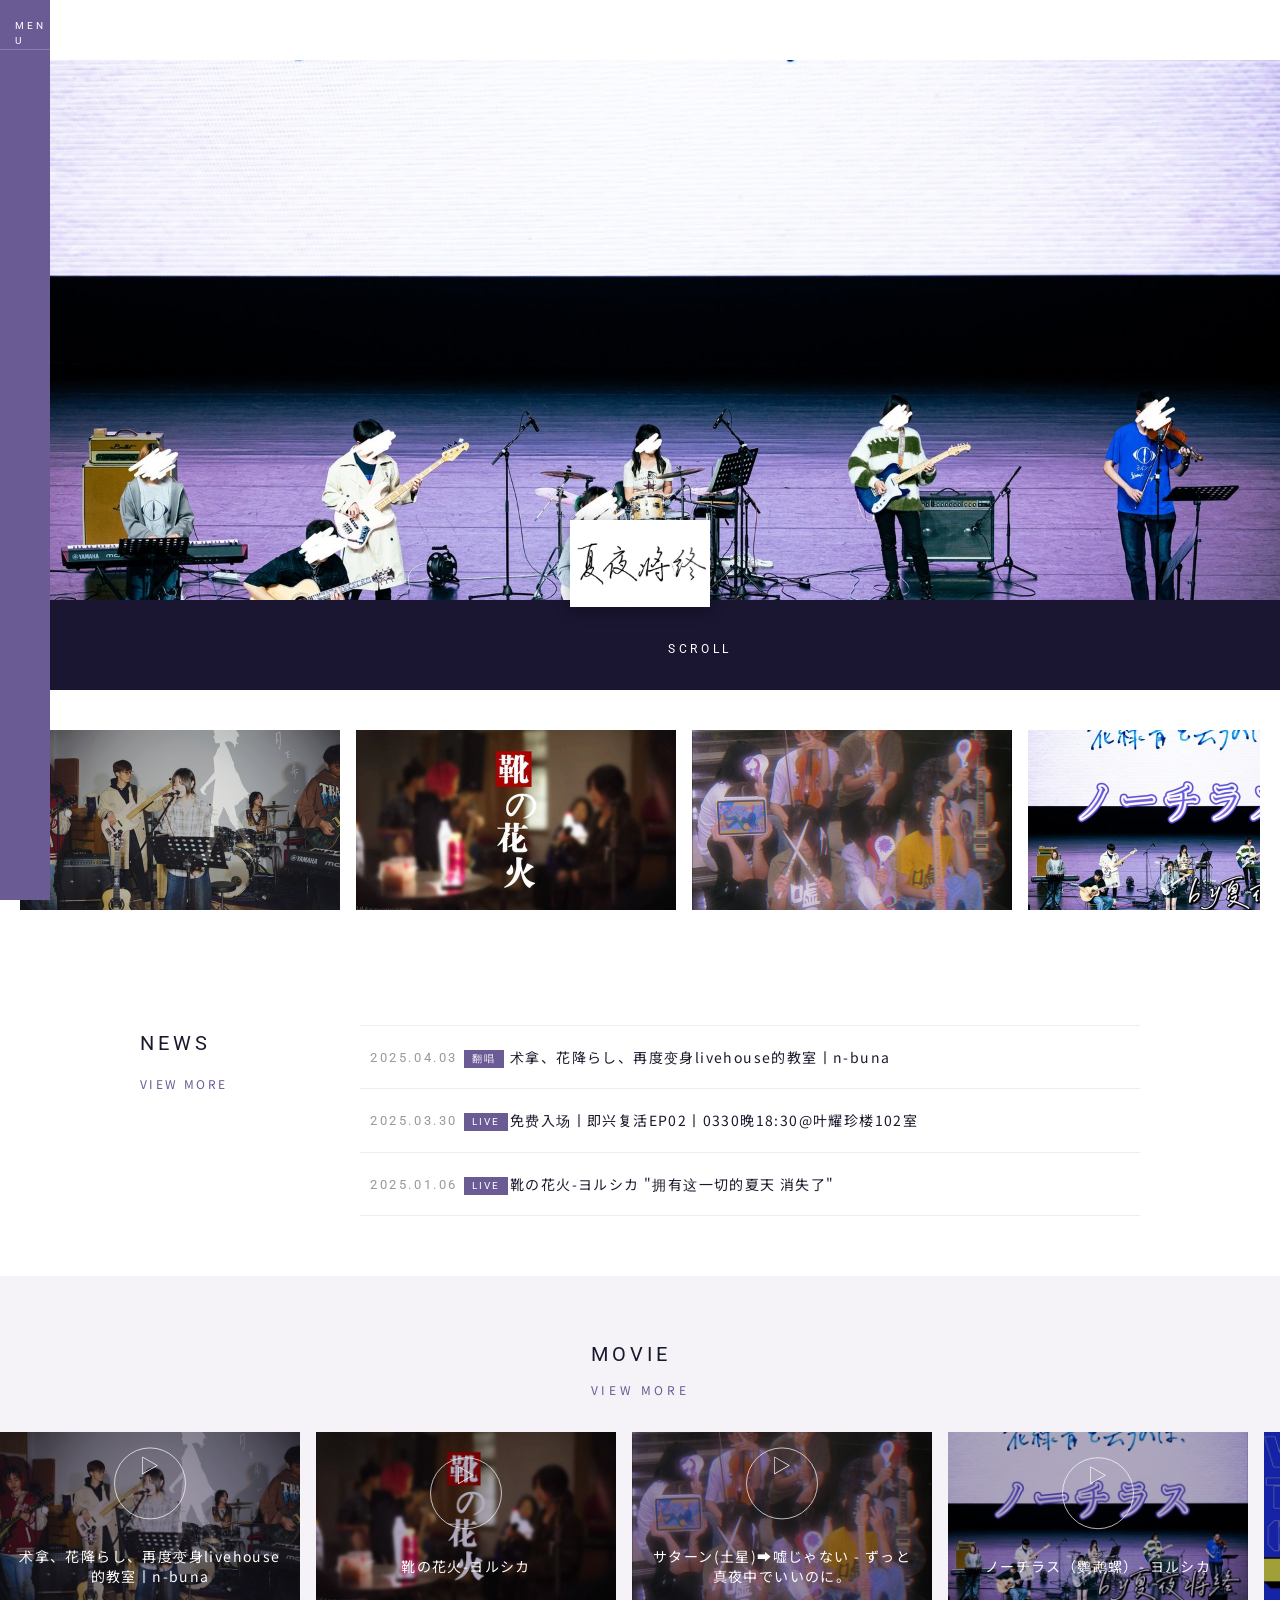
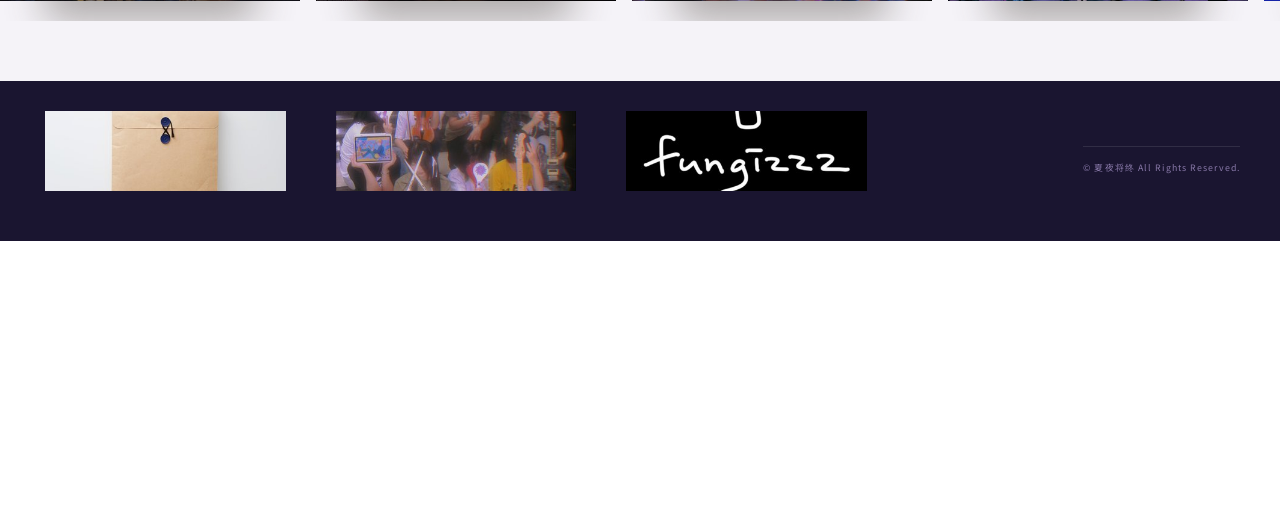
==== index.html @ 0283acf0 "feat: 夏夜将终官网 - 基于Yorushika模板的初版 - 从 yorushika.com 复刻模板结构（CSS/JS/布局） - 改造为夏夜将终乐队官网，深蓝紫色调 - 内容解耦到 conf" ====
﻿<!DOCTYPE html>
<html lang="ja">
<head>
<meta charset="UTF-8">
<meta name="viewport" content="width=device-width, initial-scale=1.0, minimum-scale=1.0, maximum-scale=1.0, shrink-to-fit=no">
<meta name="description" content="在2023夏日将终的某夜因为夜鹿走到一起的乐队。">
<meta name="theme-color" content="#3D2B5F">
<link rel="icon" type="image/x-icon" href="/assets/img/avatar.jpg">
<link rel="stylesheet" href="/assets/css/slick.css">
<link rel="stylesheet" href="/assets/css/slick-theme.css">
<link rel="stylesheet" href="/assets/css/official-service.css">
<link rel="stylesheet" href="/assets/css/resize.css" media="(max-width:960px)">
<link rel="stylesheet" href="/assets/css/custom.css">
<link rel="stylesheet" href="/assets/css/theme.css">
<title>夏夜将終へ OFFICIAL SITE</title>
</head>
<body class="page--home" oncontextmenu="return true">

<header>
<h1 class="logo"><a href="/"></a></h1>
<div class="drawer__btn pc"><div class="inner"><span></span></div></div>
<div class="drawer__btn sp"><span></span></div>
</header>

<div class="drawer" style="overflow-x: scroll;">
<ul class="g-nav"></ul>
</div>
<div class="overlay"></div>

<div class="wrap">
<div class="bg"><span></span></div>

<div class="block--sns pc">
<ul class="list--sns"></ul>
</div>

<div class="container">
<section class="section--keyvisual">
<div class="keyvisual"></div>
<p class="logo-main pc"></p>
<div class="scroll visible">
<p>SCROLL</p>
<div class="icon"><div class="line"><span></span></div></div>
</div>
</section>

<section class="section--bnr">
<div class="inner">
<div class="block--bnr inview">
<ul class="list--bnr"></ul>
</div>
</div>
</section>

<section class="section--news">
<div class="inner">
<div class="block--tit">
<p class="section-tit inview">NEWS</p>
<p class="more inview"><a href="/news.html">VIEW MORE</a></p>
</div>
<ul class="list--news"></ul>
</div>
</section>

<section class="section--movie">
<div class="inner">
<div class="tit-area">
<div class="flex-wrap">
<div class="block--tit">
<p class="section-tit inview">MOVIE</p>
<p class="more inview"><a href="/movie.html">VIEW MORE</a></p>
</div>
<div class="blank"></div>
</div>
</div>
<ul class="list--movie"></ul>
</div>
</section>
</div>

<footer>
<div class="inner">
<div class="block--footer-bnr clearfix inview">
<ul class="list--bnr"></ul>
</div>
<div class="clearfix">
<div class="block--sns sp inview">
<ul class="list--sns"></ul>
</div>
<p class="copyright"></p>
</div>
</div>
</footer>

</div>
<script src="/assets/js/svg-loader.js"></script>
<script src="/assets/js/render.js"></script>
<script src="/assets/js/main.js"></script>
</body>
</html>
---- assets/css/official-service.css ----
﻿/* ==============================================================
*  base
* ============================================================ */
/*! normalize.css v8.0.0 | MIT License | github.com/necolas/normalize.css */
html {
  line-height: 1.15;
  -webkit-text-size-adjust: 100%;
}

body {
  margin: 0;
}

h1 {
  font-size: inherit;
  margin: 0;
}

hr {
  box-sizing: content-box;
  height: 0;
  overflow: visible;
}

pre {
  font-family: monospace, monospace;
  font-size: 1em;
}

a {
  background-color: transparent;
}

abbr[title] {
  border-bottom: none;
  text-decoration: underline;
  -webkit-text-decoration: underline dotted;
          text-decoration: underline dotted;
}

b, strong {
  font-weight: bolder;
}

code, kbd, samp {
  font-family: monospace, monospace;
  font-size: 1em;
}

small {
  font-size: 80%;
}

sub, sup {
  font-size: 75%;
  line-height: 0;
  position: relative;
  vertical-align: baseline;
}

sub {
  bottom: -0.25em;
}

sup {
  top: -0.5em;
}

img {
  border-style: none;
}

button, input, optgroup, select, textarea {
  font-family: inherit;
  font-size: 100%;
  line-height: 1.15;
  margin: 0;
}

button, input {
  overflow: visible;
}

button, select {
  text-transform: none;
}

[type=button], [type=reset], [type=submit], button {
  -webkit-appearance: button;
}

[type=button]::-moz-focus-inner, [type=reset]::-moz-focus-inner, [type=submit]::-moz-focus-inner, button::-moz-focus-inner {
  border-style: none;
  padding: 0;
}

[type=button]:-moz-focusring, [type=reset]:-moz-focusring, [type=submit]:-moz-focusring, button:-moz-focusring {
  outline: 1px dotted ButtonText;
}

fieldset {
  padding: 0.35em 0.75em 0.625em;
}

legend {
  box-sizing: border-box;
  color: inherit;
  display: table;
  max-width: 100%;
  padding: 0;
  white-space: normal;
}

progress {
  vertical-align: baseline;
}

textarea {
  overflow: auto;
}

[type=checkbox], [type=radio] {
  box-sizing: border-box;
  padding: 0;
}

[type=number]::-webkit-inner-spin-button, [type=number]::-webkit-outer-spin-button {
  height: auto;
}

[type=search] {
  -webkit-appearance: textfield;
  outline-offset: -2px;
}

[type=search]::-webkit-search-decoration {
  -webkit-appearance: none;
}

::-webkit-file-upload-button {
  -webkit-appearance: button;
  font: inherit;
}

details {
  display: block;
}

summary {
  display: list-item;
}

template {
  display: none;
}

[hidden] {
  display: none;
}


body {
  word-wrap: break-word;
}

section, main {
  display: block;
}

*, *::before, *::after {
  box-sizing: border-box;
  margin: 0;
  padding: 0;
  outline: none;
}

i, em {
  font-style: normal;
}

table {
  border-collapse: collapse;
}

li {
  list-style: none;
}

img {
  max-width: 100%;
  line-height: 0;
}

* {
  background-repeat: no-repeat;
  background-position: 50% 50%;
  background-size: cover;
}

/* 2.0 component
============================== */
.form--post dt {
  margin: 2.5em 0 0.5em;
}
.form--post dd {
  margin: 0 0 1em;
}
.form--post dd input[type=text],
.form--post dd input[type=number],
.form--post dd input[type=email],
.form--post dd input[type=tel] {
  border: 1px solid #EAEAEA;
}

.form--post dt {
  margin: 2.5em 0 0.5em;
}
.form--post dd {
  margin: 0 0 1em;
}
.form--post dd input[type=text],
.form--post dd input[type=number],
.form--post dd input[type=email],
.form--post dd input[type=tel] {
  border: 1px solid #EAEAEA;
}

/* ==============================================================
*  contents
* ============================================================ */
html, body {
  height: 100%;
}

body {
  background: #fff;
  word-wrap: break-word;
  font-family: 'Noto Sans JP', 'Hiragino Kaku Gothic ProN', 'Hiragino Sans', 'Yu Gothic', 'Meiryo', sans-serif;
  font-weight: 400;
  font-style: normal;
  color: #222;
  font-size: 14px;
  letter-spacing: 0.1em;
  line-height: 1.8;
}

#loading {
  width: 100%;
  height: 100vh;
  position: fixed;
  top: 0;
  left: 0;
  z-index: 50;
  background: #fff;
}
#loading .block--name {
  position: absolute;
  top: 50%;
  left: 50%;
  transform: translateY(-50%) translateX(-50%);
}

.load-finish #loading {
  display: none;
}

.wrap {
  min-height: 100%;
  position: relative;
}

.inview, .inview_b {
  opacity: 0;
  transition: all 0.5s ease;
  transform: translateY(20px);
}

.inview {
  transition-delay: 0.2s;
}

.inview_b {
  transition-delay: 0.5s;
}

.inview.view,
.inview_b.view {
  opacity: 1;
  transform: translateY(0px);
}

a {
  color: inherit;
  text-decoration: none;
}
.clearfix::after {
  content: "";
  display: block;
  clear: both;
}

img {
  max-width: 100%;
  background-repeat: no-repeat;
  background-position: 50% 50%;
  background-size: cover;
  line-height: 0;
}

::-moz-selection {
  color: #fff;
  background: #73c0c3;
}

::selection {
  color: #fff;
  background: #73c0c3;
}

::-moz-selection {
  color: #fff;
  background: #73c0c3;
}

.svg-symbol {
  display: none !important;
}

/* autofill */
input:-webkit-autofill,
textarea:-webkit-autofill,
select:-webkit-autofill {
  -webkit-box-shadow: 0 0 0px 1000px #fff inset;
}

/* input */
input[type=text],
input[type=tel],
input[type=email],
input[type=password],
input[type=number],
button {
  font-family: 'Noto Sans JP', 'Hiragino Kaku Gothic ProN', 'Hiragino Sans', 'Yu Gothic', 'Meiryo', sans-serif;
  font-weight: 400;
  font-style: normal;
  color: #222;
  font-size: 14px;
  letter-spacing: 0.1em;
  line-height: 1.8;
  -webkit-appearance: none;
  display: inline-block;
  width: 100%;
  max-width: 100%;
  background: transparent;
  box-shadow: none;
  border: 1px solid #222;
  border-radius: 0.3em;
  padding: 1em 1.3em;
  border-radius: 0;
}
input[type=text]:focus,
input[type=tel]:focus,
input[type=email]:focus,
input[type=password]:focus,
input[type=number]:focus,
button:focus {
  border-color: inherit;
}
input[type=text].form__error,
input[type=tel].form__error,
input[type=email].form__error,
input[type=password].form__error,
input[type=number].form__error,
button.form__error {
  background: #fff0ea;
  color: #f33;
  border-color: #f33;
}
input[type=text].form__error:focus,
input[type=tel].form__error:focus,
input[type=email].form__error:focus,
input[type=password].form__error:focus,
input[type=number].form__error:focus,
button.form__error:focus {
  background: transparent;
  color: inherit;
  border-color: inherit;
}
input[type=text][disabled],
input[type=tel][disabled],
input[type=email][disabled],
input[type=password][disabled],
input[type=number][disabled],
button[disabled] {
  background: #ddd;
  border: none;
  opacity: 0.5;
}

input[readonly=readonly],
input[readonly=readonly] {
  border: none;
  background: #EAEAEA;
}

img.dummy {
  position: absolute;
  top: 0;
  left: 0;
  width: 100%;
  height: 100%;
  z-index: 10;
}

header {
  position: fixed;
  width: 100%;
  top: 0;
  left: 0;
  z-index: 30;
}
header .logo a {
  display: block;
}
header .logo a svg {
  fill: #000;
}
header .fc-logo {
  position: absolute;
  line-height: 0;
}
header .fc-logo a {
  display: block;
}
header .drawer__btn {
  background: #ACD0D1;
}
header .drawer__btn span {
  font-family: 'aktiv-grotesk', 'Roboto', 'Helvetica Neue', Arial, sans-serif;
  font-weight: 400;
  font-style: normal;
  color: #222;
  font-size: 12px;
  letter-spacing: 0.6em;
  position: relative;
  line-height: 1.5;
}
header .drawer__btn span:before {
  content: "MENU";
}

footer {
  width: 100%;
  position: absolute;
  right: 0;
  bottom: 0;
}
footer .copyright {
  color: #fff;
  letter-spacing: 0.2em;
  font-size: 10px;
}
footer .block--footer-bnr {
  display: none;
}

.drawer {
  position: fixed;
  top: 0;
  height: 100vh;
  background: #ACD0D1;
  transition: all 0.3s 0s ease;
}
.drawer .g-nav li a {
  font-family: 'aktiv-grotesk', 'Roboto', 'Helvetica Neue', Arial, sans-serif;
  font-weight: 400;
  font-style: normal;
  color: #222;
  font-size: 14px;
  letter-spacing: 0.3em;
  letter-spacing: 1em;
  display: block;
}
.drawer .g-nav li a span {
  transition: all 0.3s 0s ease;
  transform: translateY(20px);
  display: inline-block;
}
.drawer .g-nav li.fc a span {
  transform: translateY(50px);
}
.drawer .g-nav li:last-child {
  margin-bottom: 0;
}

.menu-open .drawer .g-nav li a span {
  transform: translateY(0px);
  transition-delay: 0.3s;
}
.menu-open .drawer .g-nav li a:hover span {
  transition-delay: 0s;
}

.bg {
  overflow: hidden;
  width: 100%;
  height: 100vh;
  position: fixed;
  top: 0;
  left: 0;
  z-index: -1;
}
.bg span {
  display: block;
  width: 100%;
  height: 100%;
  background-size: cover;
  background-position: center;
  background-repeat: no-repeat;
  filter: blur(7px);
  transform: scale(1.03);
}

.video {
  position: relative;
  width: 100%;
  padding-top: 56.25%;
}
.video iframe {
  position: absolute;
  top: 0;
  right: 0;
  width: 100% !important;
  height: 100% !important;
}

.list--store {
  margin-top: 10px;
}
.list--store li {
  display: inline-block;
  margin-bottom: 10px;
}
.list--store li a {
  background: #ACD0D1;
  text-decoration: none;
  color: #fff;
  font-size: 12px;
  color: #fff;
  text-decoration: none;
}
.list--store li:last-child {
  margin-right: 0;
}

.detail__btn a {
  display: inline-block;
  font-family: 'aktiv-grotesk', 'Roboto', 'Helvetica Neue', Arial, sans-serif;
  font-weight: 400;
  font-style: normal;
  color: #222;
  font-size: 14px;
  letter-spacing: 1em;
  position: relative;
}
.detail__btn a svg {
  width: 50px;
  height: 30px;
  top: 16px;
  position: relative;
  margin-right: 20px;
}

.more a {
  letter-spacing: 0.3em;
}

.block--pager {
  font-family: 'aktiv-grotesk', 'Roboto', 'Helvetica Neue', Arial, sans-serif;
  font-weight: 400;
  font-style: normal;
  color: #222;
  font-size: 14px;
  letter-spacing: 0.3em;
  text-align: center;
  position: relative;
}
.block--pager li {
  display: inline-block;
  position: relative;
  vertical-align: middle;
}
.block--pager li.pager__item--newer, .block--pager li.pager__item--older {
  position: absolute;
  top: 50%;
  margin-top: -15px;
}
.block--pager li.pager__item--newer a, .block--pager li.pager__item--newer span, .block--pager li.pager__item--older a, .block--pager li.pager__item--older span {
  display: block;
}
.block--pager li.pager__item--newer a svg, .block--pager li.pager__item--newer span svg, .block--pager li.pager__item--older a svg, .block--pager li.pager__item--older span svg {
  width: 50px;
  height: 30px;
}
.block--pager li.pager__item--newer a svg, .block--pager li.pager__item--older a svg {
  fill: #222;
}
.block--pager li.pager__item--newer span svg, .block--pager li.pager__item--older span svg {
  fill: #EAEAEA;
}
.block--pager li.pager__item--newer {
  left: 0;
}
.block--pager li.pager__item--older {
  right: 0;
}
.block--pager li.pager__item--other, .block--pager li.pager__item--current {
  border-radius: 50%;
}
.block--pager li.pager__item--other a, .block--pager li.pager__item--other span, .block--pager li.pager__item--current a, .block--pager li.pager__item--current span {
  display: flex;
  flex-wrap: wrap;
  justify-content: center;
  align-items: center;
  letter-spacing: 0.01em;
  height: 100%;
  position: relative;
  top: -1px;
}
.block--pager li.pager__item--current {
  border: 1px solid #222;
}

.slick-dots {
  text-align: left;
}

.slick-dots li button {
  padding: 0;
}
.slick-dots li button:before {
  content: "";
  background: #F0F0F0;
  opacity: 1;
  transition: all 0.3s 0s ease;
}
.slick-dots li.slick-active button:before {
  background: #ACD0D1;
  opacity: 1;
}

.list--movie li a {
  display: block;
}
.list--movie li .thumb {
  position: relative;
  height: 100%;
}
.list--movie li .thumb .block--text {
  position: absolute;
  width: 90%;
  top: 50%;
  left: 50%;
  transform: translateY(-50%) translateX(-50%);
  z-index: 20;
}
.list--movie li .thumb .block--text .tit {
  color: #fff;
  text-align: center;
  line-height: 1.8;
}
.list--movie li .thumb .icon-play {
  text-align: center;
}
.list--movie li .thumb .icon-play span {
  display: inline-block;
  border: 1px solid #fff;
  border-radius: 50%;
}
.list--movie li .thumb .icon-play svg {
  fill: #fff;
}
.list--movie li .thumb:before {
  content: "";
  display: block;
  width: 100%;
  height: 100%;
  position: absolute;
  background-color: #ACD0D1;
  top: 0;
  left: 0;
  opacity: 0.8;
  mix-blend-mode: multiply;
  z-index: 10;
}
.list--movie li .block--movie, .list--movie li .niconico, .list--movie li .niconico_url {
  display: none;
}

.list--sns li {
  margin-right: 12px;
  display: inline-block;
}
.list--sns li a {
  display: block;
  font-size: 20px;
  color: #222;
  line-height: 1;
  letter-spacing: 0.3em;
}
.list--sns li:last-child {
  margin-right: 0;
}

.list--bnr li a {
  display: block;
}

.scroll {
  text-align: center;
  opacity: 1;
  transition: all 1.5s ease 2.3s;
  -webkit-transition: all 1.5s ease 2.3s;
  width: 8%;
  position: absolute;
  bottom: 0;
  left: 0;
  z-index: 10;
  background: #ffffff;
  padding: 110px 0 0;
}
.scroll p {
  transform: rotate(90deg);
  -webkit-transform: rotate(90deg);
  display: inline-block;
  position: absolute;
  top: 45px;
  right: -34px;
  width: 100px;
  font-family: 'aktiv-grotesk', 'Roboto', 'Helvetica Neue', Arial, sans-serif;
  font-weight: 400;
  font-style: normal;
  color: #222;
  font-size: 12px;
  letter-spacing: 0.3em;
}
.scroll .icon {
  position: relative;
  width: 24px;
  padding: 8vh 0 0;
  margin: 0 auto;
}
.scroll .line {
  position: absolute;
  top: 0;
  left: 0;
  right: 0;
  margin: auto;
  width: 1px;
  height: 100%;
  overflow: hidden;
}
.scroll .line > span {
  display: block;
  width: 2px;
  margin: auto;
  height: 50px;
  background: #222;
  animation: SCROLL 1.5s cubic-bezier(0.22, 0.61, 0.36, 1) infinite;
}

.loaded .keyvisual .scroll, .loaded .keyvisual .page-top {
  opacity: 1;
  bottom: 0;
}

@keyframes SCROLL {
  0% {
    opacity: 0.4;
    transform: translateY(-60px);
  }
  50% {
    opacity: 1;
  }
  100% {
    opacity: 0;
    transform: translateY(60px);
  }
}
.keyvisual .scroll.hide, .loaded .scroll.hide {
  bottom: -200px;
  transition: all 1.5s ease 0s;
  -webkit-transition: all 1.5s ease 0s;
}

.scroll.visible {
  transition: all 1.5s ease 0s;
  -webkit-transition: all 1.5s ease 0s;
}

.page--home header .logo a svg {
  fill: #222;
}
.page--home footer .copyright {
  color: #222;
}
.page--home footer .block--footer-bnr {
  display: block;
}
.page--home footer .block--footer-bnr .list--bnr {
  overflow: hidden;
}
.page--home footer .block--footer-bnr .list--bnr li {
  float: left;
}
.page--home footer .block--footer-bnr .list--bnr li a {
  line-height: 0;
  display: block;
}
.page--home footer .block--footer-bnr .list--bnr li a img {
  width: 100%;
}
.page--home footer .block--footer-bnr .list--bnr li:last-child {
  margin-right: 0;
}
.page--home .container .section--keyvisual, .page--home .container .section--news {
  background: #fff;
}
.page--home .container .section--keyvisual {
  height: 100vh;
  position: relative;
}
.page--home .container .section--keyvisual .keyvisual {
  width: 100%;
  height: 100vh;
  background-size: cover;
  background-position: center;
  background-repeat: no-repeat;
}
.page--home .container .section--keyvisual .logo-main {
  position: absolute;
  top: 70px;
  left: 5%;
}
.page--home .container .section--keyvisual .logo-main svg {
  height: 210px;
  width: 80%;
}
.page--home .container .section--keyvisual .block--bnr {
  position: absolute;
  bottom: -30px;
  background: #fff;
  transition: all 0.5s ease;
  transform: scaleX(0);
  transform-origin: left;
}
.page--home .container .section--keyvisual .block--bnr .list--bnr {
  transition: all 0.3s 0s ease;
  opacity: 0;
  transform: translateY(20px);
}
.page--home .container .section--keyvisual .block--bnr .list--bnr li {
  line-height: 0;
}
.page--home .container .section--bnr {
  background: #fff;
}
.page--home .container .section--bnr .inner .block--bnr {
  background: #fff;
}
.page--home .container .section--bnr .inner .block--bnr .list--bnr {
  transition: all 0.3s 0s ease;
  margin-bottom: 0;
}
.page--home .container .section--bnr .inner .block--bnr .list--bnr li {
  line-height: 0;
}
.page--home .container .section--movie .inner .block--tit .section-tit {
  color: #fff;
}
.page--home .container .section--movie .inner .block--tit .more a {
  color: #fff;
}
.page--home .container .section--movie .inner:after {
  content: "";
  background-color: #fff;
  display: block;
  width: 100%;
  height: 220px;
  position: absolute;
  bottom: 0;
  left: 0;
}
.page--home .container .section--movie .inner .list--movie {
  z-index: 1;
}
.page--home .container .section--movie .inner .list--movie .thumb:after {
  content: "";
  filter: blur(20px);
  display: block;
  width: 100%;
  height: 100%;
  position: absolute;
  background-color: #433C33;
  left: 50%;
  opacity: 0.4;
  width: 70%;
  margin-left: -35%;
  z-index: -1;
}
.page--home.loaded .container .section--keyvisual .block--bnr, .page--home.load-finish .container .section--keyvisual .block--bnr {
  transform: scaleX(1);
  transition-delay: 0.3s;
}
.page--home.loaded .container .section--keyvisual .block--bnr .list--bnr, .page--home.load-finish .container .section--keyvisual .block--bnr .list--bnr {
  opacity: 1;
  transform: translateY(0px);
  transition-delay: 0.8s;
}

.page--list .section--list, .page--list .section--detail, .page--detail .section--list, .page--detail .section--detail {
  background-color: #fff;
  height: 100%;
}

.page--detail .section--detail .inner > .text .ph {
  position: relative;
}
.page--detail .section--detail .inner .text a {
  color: #73c0c3;
  text-decoration: underline;
}
.page--detail .section--detail .inner .block--share li {
  display: inline-block;
  margin-right: 1.5em;
}
.page--detail .section--detail .inner .block--share li:last-child {
  margin-right: 0;
}
.page--detail .section--detail .inner .block--share li:first-child {
  font-family: 'aktiv-grotesk', 'Roboto', 'Helvetica Neue', Arial, sans-serif;
  font-weight: 400;
  font-style: normal;
  color: #222;
  font-size: 14px;
  letter-spacing: 0.3em;
}

.page--information .section--detail .inner > .date .category {
  font-family: 'aktiv-grotesk', 'Roboto', 'Helvetica Neue', Arial, sans-serif;
  font-weight: 400;
  font-style: normal;
  color: #fff;
  font-size: 10px;
  letter-spacing: 0.3em;
  background: #ACD0D1;
  padding: 3px 6px 3px 8px;
  margin-left: 10px;
  line-height: 1;
}
.page--information .section--detail .inner > .text a {
  color: #73c0c3;
  text-decoration: underline;
}
.page--information .section--detail .inner > .text a * {
  color: #73c0c3 !important;
}

.page--movie .section--detail .inner .block--text {
  position: relative;
  z-index: 10;
}
.page--movie .section--detail .inner .niconico {
  text-align: center;
  line-height: 0;
}
.page--movie .section--detail .inner .niconico .icon-movie {
  display: inline-block;
}
.page--movie .section--detail .inner .niconico a {
  display: block;
  width: 100%;
  height: 100%;
  background-image: url("/static/yorushika/official/common/ico_niconico.svg");
  background-size: contain;
  background-repeat: no-repeat;
  background-position: center;
}

.page--discography .section--detail .inner .block--jacket .jacket {
  width: 100%;
  line-height: 0;
  position: relative;
}
.page--discography .section--detail .inner .block--jacket .jacket img {
  width: 100%;
}
.page--discography .section--detail .inner .block--jacket .list--jacket > li {
  width: 100%;
  margin: 0 auto;
}
.page--discography .section--detail .inner .block--detail .category {
  font-family: 'aktiv-grotesk', 'Roboto', 'Helvetica Neue', Arial, sans-serif;
  font-weight: 400;
  font-style: normal;
  color: #fff;
  font-size: 10px;
  letter-spacing: 0.3em;
  background: #ACD0D1;
  padding: 3px 6px 3px 8px;
  margin-left: 10px;
  line-height: 1;
}
.page--discography .section--detail .inner .block--detail .category {
  display: inline-block;
}
.page--discography .section--detail .inner .block--detail .date {
  font-family: 'aktiv-grotesk', 'Roboto', 'Helvetica Neue', Arial, sans-serif;
  font-weight: 400;
  font-style: normal;
  color: #222;
  font-size: 14px;
  letter-spacing: 0.3em;
  margin: 0 0 1em;
  letter-spacing: 0.2em;
}
.page--discography .section--detail .inner .block--detail .text .list--store li a {
  color: #fff;
  text-decoration: none;
}
.page--discography .section--detail .inner .block--detail .block--track .title {
  font-family: 'aktiv-grotesk', 'Roboto', 'Helvetica Neue', Arial, sans-serif;
  font-weight: 400;
  font-style: normal;
  color: #222;
  font-size: 14px;
  letter-spacing: 0.3em;
  font-weight: bold;
  margin: 0 0 10px;
}
.page--discography .section--detail .inner .block--detail .block--track .list--track .num {
  font-family: 'aktiv-grotesk', 'Roboto', 'Helvetica Neue', Arial, sans-serif;
  font-weight: 400;
  font-style: normal;
  color: #222;
  font-size: 14px;
  letter-spacing: 0.3em;
}
.page--discography .section--detail .inner .block--detail .block--track .list--track .tie-up {
  opacity: 0.5;
  font-size: 12px;
  text-indent: 2em;
}
.page--discography .section--detail .inner .block--detail .block--track .list--track li {
  font-size: 12px;
  margin: 0 0 5px;
}
.page--discography .section--detail .inner .block--detail .block--track > li {
  margin: 0 0 20px;
}
.page--discography .section--detail .inner .block--detail .block--track > li:last-child {
  margin-bottom: 0;
}

.page--lyrics .detail--wrap {
  margin-bottom: 20px;
  overflow: hidden;
  position: relative;
}
.page--lyrics .detail--wrap h2 {
  font-size: 25px;
  line-height: 1;
  text-align: center;
  margin-bottom: 30px;
}
.page--lyrics .detail--wrap .credit {
  text-align: center;
  margin-bottom: 40px;
}
.page--lyrics .detail--wrap .credit--list {
  margin-bottom: 20px;
}
.page--lyrics .detail--wrap .musicians {
  max-width: 500px;
  font-size: 12px;
  border-top: #dbd8d3 solid 1px;
  border-bottom: #dbd8d3 solid 1px;
  margin: 30px auto;
  padding: 30px 0;
}
.page--lyrics .detail--wrap .musicians::before {
  content: "Credit";
  display: block;
  font-weight: bold;
}
.page--lyrics .detail--wrap .lyrics--body {
  font-size: 14px;
  max-width: 500px;
  margin: 0 auto;
  pointer-events: none;
  -webkit-user-select: none;
  position: relative;
}
.page--lyrics .detail--wrap .lyrics--body::before {
  content: "";
  display: block;
  width: 100%;
  height: 100%;
  position: absolute;
  left: 0;
  top: 0;
  z-index: 2;
}
.page--lyrics .record .track--list {
  border-top: #dbd8d3 solid 1px;
}
.page--lyrics .record .track--list li {
  border-bottom: #dbd8d3 solid 1px;
}
.page--lyrics .record .track--list li a {
  display: flex;
  width: 100%;
  padding: 20px 0 20px 20px;
  position: relative;
}
.page--lyrics .record .track--list li a .track_num {
  margin-right: 20px;
}
.page--lyrics .record .track--list li a svg {
  width: 50px;
  height: 20px;
  position: absolute;
  right: 20px;
  transform: scale(-1, 1);
  transition: all 0.3s;
}
.page--lyrics .record .track--list li a:hover {
  color: #ACD0D1;
}
.page--lyrics .record .track--list li a:hover svg {
  right: 10px;
}

.wovn-languages {
  color: #fff;
  font-size: 10px;
  position: absolute;
  top: 45px;
  right: 310px;
  z-index: 2;
  width: 190px;
  height: 35px;
  border-bottom: 1px solid;
  cursor: pointer;
}
.page--home .wovn-languages {
  top: 26px;
  right: 20px;
}
@media screen and (min-width: 1px) and (max-width: 960px) {
  .wovn-languages {
    color: #000;
    border-bottom: none;
    width: 100px;
    right: inherit;
    left: 148px;
    top: 0;
    height: 60px;
  }
  .page--home .wovn-languages {
    left: 148px;
    top: 0;
  }
}
.menuOpen .wovn-languages {
  opacity: 0;
  pointer-events: none;
}
.wovn-languages::after {
  content: "language";
  position: absolute;
  top: -12px;
  left: 10px;
}
@media screen and (min-width: 1px) and (max-width: 960px) {
  .wovn-languages::after {
    top: 2px;
    opacity: 0.3;
  }
}
.wovn-languages::before {
  content: "";
  width: 9px;
  height: 9px;
  top: 50%;
  right: 10px;
  margin-top: -4px;
  border: 0px;
  border-bottom: solid 1px;
  border-right: solid 1px;
  transform: rotate(45deg) translateY(-50%);
  z-index: 10;
  position: absolute;
  opacity: 0.4;
}
.wovn-languages .langIcon {
  /*content: "";
  position: absolute;
  width: 16px;
  height: 16px;
  left: 10px;
  top: 50%;
  margin: auto;
  line-height: 1;
  transform: translateY(-50%);
  svg{fill: #000;}*/
  display: none;
}
.wovn-languages .nav-dropdown {
  position: absolute;
  top: 50%;
  left: 10px;
  line-height: 1.4;
  text-align: left;
  z-index: 2;
  transform: translateY(-50%);
}
.wovn-languages .nav-dropdown .list--language {
  display: flex;
  flex-wrap: wrap;
  flex-direction: row;
}
.wovn-languages .nav-dropdown .list--language li {
  width: 100%;
  display: none;
  cursor: pointer;
  padding-bottom: 0;
  text-align: left;
  padding: 0;
}
.wovn-languages .nav-dropdown .list--language li::after {
  content: none;
}
.wovn-languages .nav-dropdown .list--language li.selected {
  display: block;
  order: -1;
}
.wovn-languages.visible::before {
  content: none;
}
.wovn-languages.visible .nav-dropdown {
  opacity: 1;
  pointer-events: visible;
  z-index: 1;
  border: none;
  color: #000;
  top: 0;
  transform: translateY(0);
  background: #fff;
  padding: 10px 10px 0;
}
@media screen and (min-width: 756px) and (max-width: 961px) {
  .wovn-languages.visible .nav-dropdown {
    left: 21px;
  }
}
.wovn-languages.visible .nav-dropdown .list--language li {
  display: block;
  transition: opacity 0.4s;
  margin-bottom: 10px;
  color: #000;
}
.wovn-languages.visible .nav-dropdown .list--language li.selected {
  pointer-events: none;
  background: transparent;
  padding: 0;
  opacity: 0.5;
  transition: none;
}
@media screen and (min-width: 756px) and (max-width: 961px) {
  .wovn-languages.visible .nav-dropdown .list--language li.selected {
    margin-bottom: 14px;
  }
}

.popup--language {
  position: fixed;
  width: 100%;
  height: 100%;
  z-index: 110;
  opacity: 0;
  transition: 0.5s;
  background-color: rgba(0, 0, 0, 0);
  pointer-events: none;
}
.popup--language.visible {
  pointer-events: auto;
  opacity: 1;
  transition-delay: 1s;
  background-color: rgba(0, 0, 0, 0.5);
}
.popup--language .popup--language__box {
  position: absolute;
  top: 50%;
  left: 50%;
  transform: translate(-50%, -50%);
  background: #fff;
}
.popup--language .popup--language__area {
  padding: 2em 2.2em;
}
.popup--language .popup--language__approval {
  padding: 1.3em 2.2em;
  background: #fff;
}
.popup--language .popup--language__approval .approval--btn {
  display: inline-block;
  background-color: #3f3f3f;
  color: #fff;
  cursor: pointer;
}
.popup--language .popup--language__tit {
  font-size: 1.8rem;
  font-weight: bold;
  margin-bottom: 0.7em;
}

.page--biography .section--detail .inner .block--artist {
  position: relative;
}
.page--biography .section--detail .inner .block--text .list--history dt {
  color: #73c0c3;
}

.body--app .wrap {
  padding: 0;
}
.body--app .bg {
  display: none;
}
.body--app.page--discography.page--detail .wrap {
  padding-top: 220px;
}
.body--app.page--biography.page--detail .wrap {
  padding-top: 220px;
}

@media screen and (min-width: 961px) {
  .sp {
    display: none !important;
  }
}
@media screen and (min-width: 1px) and (max-width: 960px) {
  .pc {
    display: none !important;
  }
}
@media screen and (min-width: 961px) {
  .wrap {
    padding: 0 0 100px;
  }
  a {
    transition: all 0.3s 0s ease;
    cursor: pointer;
  }
  header {
    position: relative;
    padding: 42px 30px;
  }
  header .logo {
    width: 140px;
    margin: 0 0 0 auto;
  }
  header .logo a svg {
    width: 140px;
    height: 30px;
    fill: #fff;
    transition: all 0.3s 0s ease;
  }
  header .logo a:hover svg {
    opacity: 0.5;
  }
  header .fc-logo {
    width: 80px;
    top: 35px;
    right: 195px;
  }
  header .fc-logo a:hover {
    opacity: 0.5;
  }
  header .drawer__btn {
    position: fixed;
    top: 0;
    left: 0;
    width: 60px;
    height: 100vh;
    cursor: pointer;
  }
  header .drawer__btn .inner {
    position: absolute;
    top: 0;
    right: 0;
    width: 60px;
    height: 60px;
    display: flex;
    flex-wrap: wrap;
    justify-content: center;
    align-items: center;
  }
  header .drawer__btn span {
    display: block;
    height: 100%;
    width: 100%;
    background: #ACD0D1;
    padding: 11px 0px 8px 17px;
    color: #fff;
    border-bottom: 1px solid #fff;
    transition: all 0.3s 0s ease;
  }
  header .drawer__btn:hover span {
    background: #6cadb0;
  }
  footer .inner {
    padding: 30px;
  }
  footer .copyright {
    text-align: right;
  }
  #loading .block--name svg {
    width: 20vw;
    height: 180px;
  }
  .drawer {
    left: 60px;
    padding: 12vh 100px;
    border-left: 1px solid #fff;
    transform: scaleX(0);
    transform-origin: left;
    z-index: 30;
  }
  .drawer .g-nav li {
    margin: 0 0 25px;
    width: -moz-fit-content;
    width: fit-content;
  }
  .drawer .g-nav li a {
    position: relative;
  }
  .drawer .g-nav li a:before, .drawer .g-nav li a:after {
    content: "";
    width: 87%;
    height: 1px;
    position: absolute;
    bottom: 0;
    left: 0;
  }
  .drawer .g-nav li a:before {
    background: #ACD0D1;
  }
  .drawer .g-nav li a:after {
    background: #fff;
    transform: scale(0, 1);
    transform-origin: right top;
    transition: transform 0.3s;
  }
  .drawer .g-nav li a:hover:after {
    transform-origin: left top;
    transform: scale(1, 1);
  }
  .drawer .g-nav li a:hover span {
    color: #fff;
  }
  .drawer .g-nav li a:after {
    width: calc(100% - 12px);
  }
  .drawer .g-nav li.fc a:before, .drawer .g-nav li.fc a:after {
    content: none;
  }
  .drawer .g-nav li.fc a span {
    width: 70px;
    line-height: 0;
    transition: all 0.5s ease;
  }
  .drawer .g-nav li.fc a span svg {
    width: 70px;
    height: 39px;
    fill: #222;
    transition: all 0.3s 0s ease;
  }
  .drawer .g-nav li.fc a:hover svg {
    fill: #fff;
  }
  .overlay {
    content: "";
    display: block;
    width: 100%;
    height: 100vh;
    position: fixed;
    top: 0;
    left: 0;
    background: #222;
    opacity: 0.5;
    transform: scaleX(0);
    transform-origin: left;
    z-index: 12;
  }
  .menu-open .overlay {
    transform: scaleX(1);
  }
  .menu-open .drawer__btn span:before {
    content: "CLSE";
  }
  .menu-open .drawer {
    transform: scaleX(1);
  }
  /* input */
  .input--half {
    width: 50% !important;
  }
  .input--quarter {
    width: 25% !important;
  }
  /* textarea */
  textarea {
    font-family: 'Noto Sans JP', 'Hiragino Kaku Gothic ProN', 'Hiragino Sans', 'Yu Gothic', 'Meiryo', sans-serif;
    font-weight: 400;
    font-style: normal;
    color: #222;
    font-size: 14px;
    letter-spacing: 0.1em;
    line-height: 1.8;
    -webkit-appearance: none;
    display: inline-block;
    width: 100%;
    max-width: 100%;
    background: transparent;
    box-shadow: none;
    border: 1px solid #222;
    border-radius: 0.3em;
    padding: 1em 1.3em;
    border-radius: 0;
    height: 10em;
    padding: 0.5em;
  }
  textarea:focus {
    border-color: inherit;
  }
  textarea.form__error {
    background: #fff0ea;
    color: #f33;
    border-color: #f33;
  }
  textarea.form__error:focus {
    background: transparent;
    color: inherit;
    border-color: inherit;
  }
  textarea[disabled] {
    background: #ddd;
    border: none;
    opacity: 0.5;
  }
  /* placeholder */
  ::-webkit-input-placeholder {
    color: #ddd;
    font-size: 13px;
  }
  ::-moz-placeholder {
    color: #ddd;
    font-size: 13px;
    opacity: 1;
  }
  :-ms-input-placeholder {
    color: #ddd;
    font-size: 13px;
  }
  :-moz-placeholder {
    color: #ddd;
    font-size: 13px;
  }
  /* select */
  .form__select {
    display: inline-block;
    position: relative;
  }
  .form__select select {
    font-family: 'Noto Sans JP', 'Hiragino Kaku Gothic ProN', 'Hiragino Sans', 'Yu Gothic', 'Meiryo', sans-serif;
    font-weight: 400;
    font-style: normal;
    color: #222;
    font-size: 14px;
    letter-spacing: 0.1em;
    line-height: 1.8;
    -webkit-appearance: none;
    display: inline-block;
    width: 100%;
    max-width: 100%;
    background: transparent;
    box-shadow: none;
    border: 1px solid #222;
    border-radius: 0.3em;
    padding: 1em 1.3em;
    padding-right: 1.5em;
    border-radius: 0;
    font-size: 14px;
  }
  .form__select select:focus {
    border-color: inherit;
  }
  .form__select select.form__error {
    background: #fff0ea;
    color: #f33;
    border-color: #f33;
  }
  .form__select select.form__error:focus {
    background: transparent;
    color: inherit;
    border-color: inherit;
  }
  .form__select select[disabled] {
    background: #ddd;
    border: none;
    opacity: 0.5;
  }
  .form__select::after {
    content: "";
    display: inline-block;
    width: 0.7em;
    height: 0.7em;
    border: 2px solid;
    border-top: none;
    border-right: none;
    margin: -0.4em 0 0;
    position: absolute;
    right: 0.75em;
    top: 50%;
    transform: rotate(-45deg);
  }
  /* checkbox */
  .form__checkbox label p {
    font-family: 'Noto Sans JP', 'Hiragino Kaku Gothic ProN', 'Hiragino Sans', 'Yu Gothic', 'Meiryo', sans-serif;
    font-weight: 400;
    font-style: normal;
    color: #222;
    font-size: 14px;
    letter-spacing: 0.1em;
    line-height: 1.8;
    display: block;
    padding: 0.5em;
    position: relative;
    cursor: pointer;
  }
  .form__checkbox input[type=checkbox],
  .form__checkbox input[type=radio] {
    -webkit-appearance: none;
    width: 0;
    height: 0;
    opacity: 0;
    position: absolute;
  }
  .form__checkbox.form__error {
    color: #f33;
  }
  .form__checkbox label p {
    padding-left: 1.6em;
  }
  .form__checkbox label p::before {
    content: "";
    display: inline-block;
    width: 1.2em;
    height: 1.2em;
    border: 1px solid #EAEAEA;
    margin: -0.6em 0 0;
    position: absolute;
    top: 50%;
    left: 0;
  }
  .form__checkbox label p::after {
    content: "";
    display: inline-block;
    width: 0.8em;
    height: 0.4em;
    border: 2px solid #fff;
    border-top: none;
    border-right: none;
    margin: -0.25em 0 0;
    position: absolute;
    top: 70%;
    left: 0.2em;
    transform: rotate(-45deg);
    opacity: 0;
  }
  .form__checkbox :checked ~ p::before {
    background: #222;
    border-color: #222;
  }
  .form__checkbox :checked ~ p::after {
    top: 50%;
    opacity: 1;
  }
  /* radio */
  .form__radio label p {
    font-family: 'Noto Sans JP', 'Hiragino Kaku Gothic ProN', 'Hiragino Sans', 'Yu Gothic', 'Meiryo', sans-serif;
    font-weight: 400;
    font-style: normal;
    color: #222;
    font-size: 14px;
    letter-spacing: 0.1em;
    line-height: 1.8;
    display: block;
    padding: 0.5em;
    position: relative;
    cursor: pointer;
  }
  .form__radio input[type=checkbox],
  .form__radio input[type=radio] {
    -webkit-appearance: none;
    width: 0;
    height: 0;
    opacity: 0;
    position: absolute;
  }
  .form__radio.form__error {
    color: #f33;
  }
  .form__radio label p {
    padding-left: 1.6em;
  }
  .form__radio label p::before {
    content: "";
    display: inline-block;
    width: 1.2em;
    height: 1.2em;
    border-radius: 50%;
    border: 1px solid #EAEAEA;
    margin: -0.6em 0 0;
    position: absolute;
    top: 50%;
    left: 0;
  }
  .form__radio :checked ~ p::before {
    border-color: #EAEAEA;
    border-width: 0.3em;
  }
  /* toggle button */
  .form__toggle label p {
    font-family: 'Noto Sans JP', 'Hiragino Kaku Gothic ProN', 'Hiragino Sans', 'Yu Gothic', 'Meiryo', sans-serif;
    font-weight: 400;
    font-style: normal;
    color: #222;
    font-size: 14px;
    letter-spacing: 0.1em;
    line-height: 1.8;
    display: block;
    padding: 0.5em;
    position: relative;
    cursor: pointer;
  }
  .form__toggle input[type=checkbox],
  .form__toggle input[type=radio] {
    -webkit-appearance: none;
    width: 0;
    height: 0;
    opacity: 0;
    position: absolute;
  }
  .form__toggle.form__error {
    color: #f33;
  }
  .form__toggle label p {
    padding-left: 0;
    position: relative;
  }
  .form__toggle label p::before,
  .form__toggle label p::after {
    content: "";
    display: block;
    height: 30px;
    margin: -15px 0 0;
    position: absolute;
    border: 1px solid #ddd;
  }
  .form__toggle label p::before {
    width: 50px;
    border-radius: 15px;
    top: 50%;
    right: 0;
  }
  .form__toggle label p::after {
    width: 30px;
    background: #fff;
    box-shadow: 0 2px 3px rgba(0, 0, 0, 0.1);
    border-radius: 50%;
    top: 50%;
    right: 20px;
  }
  .form__toggle :checked ~ p::before {
    background: #ACD0D1;
    border-color: #ACD0D1;
  }
  .form__toggle :checked ~ p::after {
    right: 0;
  }
  .list--store li {
    margin-right: 7px;
  }
  .list--store li a {
    padding: 5px 12px;
    border-radius: 20px;
  }
  .list--store li a i {
    margin-right: 5px;
  }
  .list--store li a:hover {
    opacity: 0.5;
  }
  .detail__btn {
    padding-top: 50px;
  }
  .detail__btn a:hover {
    transform: translateX(-8px);
  }
  .more a {
    font-size: 12px;
  }
  .more a:hover {
    opacity: 0.5;
  }
  .block--pager {
    max-width: 1000px;
    margin: 0 auto;
    margin-top: 90px;
  }
  .block--pager li.pager__item--newer a:hover {
    transform: translateX(-8px);
  }
  .block--pager li.pager__item--older a:hover {
    transform: translateX(8px);
  }
  .block--pager li.pager__item--other, .block--pager li.pager__item--current {
    width: 30px;
    height: 30px;
  }
  .block--pager li.pager__item--other a:hover, .block--pager li.pager__item--current a:hover {
    color: #ACD0D1;
  }
  .slick-dots {
    bottom: -24px;
  }
  .slick-dots li {
    width: 24px;
    height: 4px;
    margin: 0 14px 0 0;
  }
  .slick-dots li button {
    width: 24px;
    height: 4px;
  }
  .slick-dots li button:before {
    width: 24px;
    height: 4px;
    line-height: 4px;
  }
  .slick-dots li:hover button:before {
    background: #ACD0D1;
    opacity: 1;
  }
  .list--movie li a {
    height: 250px;
  }
  .list--movie li a .thumb .block--text .icon-play {
    margin: 0 0 20px;
  }
  .list--movie li a .thumb .block--text .icon-play span {
    padding: 23px 23px;
    width: 72px;
    height: 72px;
    transition: all 0.3s 0s ease;
  }
  .list--movie li a .thumb .block--text .icon-play svg {
    width: 30px;
    height: 25px;
  }
  .list--movie li a .thumb:before {
    transition: all 0.3s 0s ease;
  }
  .list--movie li a:hover .thumb:before {
    opacity: 0;
  }
  .list--movie li a:hover .thumb .block--text .icon-play span {
    background: #ACD0D1;
    border-color: #ACD0D1;
  }
  .list--sns li {
    margin-right: 12px;
  }
  .list--sns li a {
    font-size: 20px;
  }
  .list--sns li a:hover {
    color: #ACD0D1;
  }
  .list--bnr li a {
    position: relative;
  }
  .list--bnr li a:before {
    content: "";
    display: block;
    width: 100%;
    height: 100%;
    position: absolute;
    background-color: #ACD0D1;
    top: 0;
    left: 0;
    opacity: 0;
    mix-blend-mode: color;
    z-index: 10;
    transition: all 0.3s 0s ease;
  }
  .list--bnr li a:hover:before {
    opacity: 0.8;
  }
  .scroll {
    left: 60px;
    width: 40px;
  }
  .scroll .icon {
    padding: 5vw 0 0;
  }
  .scroll p {
    right: -32px;
  }
  .page--home header {
    position: fixed;
  }
  .page--home header .logo, .page--home header .fc-logo {
    display: none;
  }
  .page--home .wrap {
    padding: 0 0 290px;
  }
  .page--home footer .inner {
    padding: 100px 30px 100px 100px;
    display: flex;
    flex-wrap: wrap;
    justify-content: space-between;
    align-items: center;
  }
  .page--home footer .copyright {
    color: #fff;
  }
  .page--home footer .block--footer-bnr .list--bnr li {
    width: 220px;
    margin-right: 20px;
  }
  .page--home .block--sns {
    position: fixed;
    bottom: 0;
    right: 0;
    z-index: 10;
    background: #fff;
    padding: 30px;
    transition: all 0.5s ease;
    transform: scaleX(0);
    transform-origin: left;
  }
  .page--home .block--sns .list--sns {
    transition: all 0.3s 0s ease;
    opacity: 0;
    transform: translateY(20px);
  }
  .page--home .container .section--keyvisual {
    padding-left: 17%;
  }
  .page--home .container .section--keyvisual .keyvisual {
    background-position: right;
  }
  .page--home .container .section--keyvisual .logo-main {
    background-color: #fff;
    position: absolute;
    top: 70px;
    left: 7%;
    transition: all 0.3s 0s ease;
    top: 0;
    left: 60px;
    padding: 28px;
    transform: scaleX(0);
    transform-origin: left;
  }
  .page--home .container .section--keyvisual .logo-main svg {
    width: 9vw;
    height: 8vw;
    max-width: 100px;
    max-height: 90px;
    opacity: 0;
    transform: translateY(20px);
    transition: all 0.3s 0s ease;
  }
  .page--home .container .section--keyvisual .block--bnr {
    left: 60px;
    width: 400px;
    padding: 10px 10px 0;
  }
  .page--home .container [class^=section--] .block--tit {
    padding-top: 40px;
    width: 20%;
  }
  .page--home .container [class^=section--] .block--tit .section-tit {
    font-family: 'aktiv-grotesk', 'Roboto', 'Helvetica Neue', Arial, sans-serif;
    font-weight: 400;
    font-style: normal;
    color: #222;
    font-size: 22px;
    letter-spacing: 0.3em;
    margin: 0 0 20px;
  }
  .page--home .container .section--bnr {
    background: #fff;
    padding: 40px 0 0 100px;
  }
  .page--home .container .section--bnr .inner .block--bnr .list--bnr li { /*width: 400px;*/
    margin-right: 24px;
  }
  .page--home .container .section--bnr + .section--news {
    padding-top: 80px;
  }
  .page--home .container .section--news {
    padding: 130px 100px;
  }
  .page--home .container .section--news .inner {
    max-width: 1000px;
    margin: 0 auto;
    display: flex;
    flex-wrap: wrap;
    justify-content: space-around;
    align-items: stretch;
  }
  .page--home .container .section--news .inner .list--news {
    width: 80%;
  }
  .page--home .container .section--news .inner .list--news > li {
    border-bottom: 1px solid #EAEAEA;
  }
  .page--home .container .section--news .inner .list--news > li a {
    display: block;
    padding: 40px 30px;
  }
  .page--home .container .section--news .inner .list--news > li a .date {
    float: left;
    font-family: 'aktiv-grotesk', 'Roboto', 'Helvetica Neue', Arial, sans-serif;
    font-weight: 400;
    font-style: normal;
    color: #222;
    font-size: 13px;
    letter-spacing: 0.3em;
    letter-spacing: 0.2em;
  }
  .page--home .container .section--news .inner .list--news > li a .tit {
    padding-left: 220px;
    line-height: 2;
  }
  .page--home .container .section--news .inner .list--news > li a .category {
    font-family: 'aktiv-grotesk', 'Roboto', 'Helvetica Neue', Arial, sans-serif;
    font-weight: 400;
    font-style: normal;
    color: #fff;
    font-size: 10px;
    letter-spacing: 0.3em;
    background: #ACD0D1;
    padding: 3px 6px 3px 8px;
    margin-left: 10px;
    line-height: 1;
  }
  .page--home .container .section--news .inner .list--news > li:first-child {
    border-top: 1px solid #EAEAEA;
  }
  .page--home .container .section--news .inner .list--news > li.no-data {
    border: none;
    text-align: center;
  }
  .page--home .container .section--news .inner .list--news > li.not-data {
    border: none;
    text-align: center;
  }
  .page--home .container .section--news .inner .list--news li a:hover {
    opacity: 0.5;
  }
  .page--home .container .section--news .inner .no-data {
    width: 80%;
  }
  .page--home .container .section--movie .inner {
    position: relative;
    padding: 60px 0 57px;
  }
  .page--home .container .section--movie .inner .tit-area {
    padding: 0 100px;
  }
  .page--home .container .section--movie .inner .flex-wrap {
    max-width: 1000px;
    margin: 0 auto 77px;
    display: flex;
    flex-wrap: wrap;
    justify-content: space-around;
    align-items: stretch;
  }
  .page--home .container .section--movie .inner .flex-wrap .blank {
    width: 80%;
  }
  .page--home .container .section--movie .inner:before {
    content: "";
    display: block;
    background: #fff;
    width: 40%;
    height: 100%;
    position: absolute;
    top: 0;
    right: 0;
  }
  .page--home .container .section--movie .inner .list--movie {
    position: relative;
  }
  .page--home .container .section--movie .inner .list--movie li {
    margin: 0 20px;
    padding: 0 0 60px;
  }
  .page--home .container .section--movie .inner .list--movie li a {
    height: 350px;
  }
  .page--home .container .section--movie .inner .list--movie li .thumb:after {
    top: 20px;
  }
  .page--home .container .section--movie .inner .slick-arrow {
    position: absolute;
    top: -163px;
    right: 80px;
    padding: 10px 0;
    cursor: pointer;
    font-family: 'aktiv-grotesk', 'Roboto', 'Helvetica Neue', Arial, sans-serif;
    font-weight: 400;
    font-style: normal;
    color: #222;
    font-size: 14px;
    letter-spacing: 0.3em;
    transition: all 0.3s 0s ease;
  }
  .page--home .container .section--movie .inner .slick-arrow svg {
    width: 60px;
    height: 12px;
    transition: all 0.3s 0s ease;
  }
  .page--home .container .section--movie .inner .slick-arrow:after {
    position: absolute;
  }
  .page--home .container .section--movie .inner .slick-arrow:hover svg {
    fill: #ACD0D1;
  }
  .page--home .container .section--movie .inner .slick-arrow.arrow-prev {
    padding-left: 80px;
    border-left: 1px solid #222;
  }
  .page--home .container .section--movie .inner .slick-arrow.arrow-prev:after {
    content: "PREV";
    left: 20px;
  }
  .page--home .container .section--movie .inner .slick-arrow.arrow-prev:hover svg {
    transform: translate(8px);
  }
  .page--home .container .section--movie .inner .slick-arrow.arrow-next {
    right: 220px;
    padding-right: 90px;
  }
  .page--home .container .section--movie .inner .slick-arrow.arrow-next:after {
    content: "NEXT";
    right: 20px;
  }
  .page--home .container .section--movie .inner .slick-arrow.arrow-next:hover svg {
    transform: translate(-8px);
  }
  .page--home.loaded .block--sns {
    transform: scaleX(1);
    transition-delay: 0.3s;
  }
  .page--home.loaded .block--sns .list--sns {
    opacity: 1;
    transform: translateY(0px);
    transition-delay: 0.8s;
  }
  .page--home.loaded .container .section--keyvisual .logo-main {
    transform: scaleX(1);
    transition-delay: 0.3s;
  }
  .page--home.loaded .container .section--keyvisual .logo-main svg {
    opacity: 1;
    transform: translateY(0px);
    transition-delay: 0.8s;
  }
  .page--home.load-finish .block--sns {
    transform: scaleX(1);
    transition-delay: 0.3s;
  }
  .page--home.load-finish .block--sns .list--sns {
    opacity: 1;
    transform: translateY(0px);
    transition-delay: 0.8s;
  }
  .page--home.load-finish .container .section--keyvisual .logo-main {
    transform: scaleX(1);
    transition-delay: 0.3s;
  }
  .page--home.load-finish .container .section--keyvisual .logo-main svg {
    opacity: 1;
    transform: translateY(0px);
    transition-delay: 0.8s;
  }
  .page--list .section--list, .page--list .section--detail, .page--detail .section--list, .page--detail .section--detail {
    padding: 90px 30px 100px 70px;
  }
  .page--list .section--list .section-tit {
    font-family: 'aktiv-grotesk', 'Roboto', 'Helvetica Neue', Arial, sans-serif;
    font-weight: 400;
    font-style: normal;
    color: #222;
    font-size: 22px;
    letter-spacing: 0.3em;
  }
  .page--list .section--list .inner {
    max-width: 1000px;
    margin: 0 auto;
  }
  .page--list .section--list .inner .not-data {
    display: flex;
    align-items: center;
  }
  .page--detail .section--detail .inner {
    max-width: 800px;
    margin: 0 auto;
  }
  .page--detail .section--detail .inner > .tit {
    font-family: 'Noto Sans JP', 'Hiragino Kaku Gothic ProN', 'Hiragino Sans', 'Yu Gothic', 'Meiryo', sans-serif;
    font-weight: 400;
    font-style: normal;
    color: #222;
    font-size: 24px;
    letter-spacing: 0.15em;
    line-height: 1.8;
    margin: 0 0 1em;
  }
  .page--detail .section--detail .inner > .date {
    font-family: 'aktiv-grotesk', 'Roboto', 'Helvetica Neue', Arial, sans-serif;
    font-weight: 400;
    font-style: normal;
    color: #222;
    font-size: 13px;
    letter-spacing: 0.3em;
    margin: 0 0 2.5em;
  }
  .page--detail .section--detail .inner .block--share {
    padding: 30px 0;
  }
  .page--detail .section--detail .inner .block--share li a {
    font-size: 20px;
  }
  .page--detail .section--detail .inner .block--share li a svg {
    width: 18px;
    height: 18px;
    position: relative;
    top: 3px;
    transition: all 0.3s 0s ease;
  }
  .page--detail .section--detail .inner .block--share li a:hover {
    color: #ACD0D1;
  }
  .page--detail .section--detail .inner .block--share li a:hover svg {
    fill: #ACD0D1;
  }
  .page--information .section--list .inner, .page--discography .section--list .inner, .page--movie .section--list .inner {
    display: flex;
    flex-wrap: wrap;
    justify-content: space-around;
    align-items: stretch;
  }
  .page--information .section--list .inner .no-data, .page--discography .section--list .inner .no-data, .page--movie .section--list .inner .no-data {
    width: 80%;
  }
  .page--information .section--list .inner .block--tit, .page--discography .section--list .inner .block--tit, .page--movie .section--list .inner .block--tit {
    width: 20%;
    padding-top: 40px;
  }
  .page--information .section--list .inner .block--tit .section-tit, .page--discography .section--list .inner .block--tit .section-tit, .page--movie .section--list .inner .block--tit .section-tit {
    margin: 0 0 30px;
  }
  .page--information .section--list .inner .list--news, .page--information .section--list .inner .list--movie, .page--discography .section--list .inner .list--news, .page--discography .section--list .inner .list--movie, .page--movie .section--list .inner .list--news, .page--movie .section--list .inner .list--movie {
    width: 80%;
  }
  .page--information .section--list .inner .list--discography, .page--discography .section--list .inner .list--discography, .page--movie .section--list .inner .list--discography {
    width: 70%;
  }
  .list--category li {
    margin: 0 0 10px;
  }
  .list--category li a {
    font-family: 'aktiv-grotesk', 'Roboto', 'Helvetica Neue', Arial, sans-serif;
    font-weight: 400;
    font-style: normal;
    color: #222;
    font-size: 14px;
    letter-spacing: 0.3em;
    position: relative;
  }
  .list--category li a.current {
    color: #73c0c3;
  }
  .list--category li a.current:before {
    content: "";
    width: 100%;
    height: 1px;
    background: #73c0c3;
    position: absolute;
    bottom: -4px;
    left: 0;
  }
  .list--category li a:hover {
    opacity: 0.5;
  }
  .list--category li:last-child {
    margin-bottom: 0;
  }
  .page--information .section--list .list--news > li {
    border-bottom: 1px solid #EAEAEA;
  }
  .page--information .section--list .list--news > li a {
    display: block;
    padding: 40px 30px;
  }
  .page--information .section--list .list--news > li a .date {
    float: left;
    font-family: 'aktiv-grotesk', 'Roboto', 'Helvetica Neue', Arial, sans-serif;
    font-weight: 400;
    font-style: normal;
    color: #222;
    font-size: 13px;
    letter-spacing: 0.3em;
    letter-spacing: 0.2em;
  }
  .page--information .section--list .list--news > li a .tit {
    padding-left: 220px;
    line-height: 2;
  }
  .page--information .section--list .list--news > li a .category {
    font-family: 'aktiv-grotesk', 'Roboto', 'Helvetica Neue', Arial, sans-serif;
    font-weight: 400;
    font-style: normal;
    color: #fff;
    font-size: 10px;
    letter-spacing: 0.3em;
    background: #ACD0D1;
    padding: 3px 6px 3px 8px;
    margin-left: 10px;
    line-height: 1;
  }
  .page--information .section--list .list--news > li:first-child {
    border-top: 1px solid #EAEAEA;
  }
  .page--information .section--list .list--news > li.no-data {
    border: none;
    text-align: center;
  }
  .page--information .section--list .list--news > li.not-data {
    border: none;
    text-align: center;
  }
  .page--information .section--list .list--news li a:hover {
    opacity: 0.5;
  }
  .page--information .section--detail .inner > .text a:hover {
    text-decoration: none;
  }
  .page--live .section--list .list--news li a .date {
    float: none;
    font-size: 18px;
    margin: 0 0 12px;
  }
  .page--live .section--list .list--news li a .date .week {
    font-size: 10px;
    padding-left: 8px;
    position: relative;
    bottom: 2px;
  }
  .page--live .section--list .list--news li a .date .end-time {
    padding-left: 35px;
    position: relative;
  }
  .page--live .section--list .list--news li a .date .end-time:before {
    content: "";
    background: #222;
    width: 15px;
    height: 1px;
    position: absolute;
    top: 56%;
    left: 8px;
  }
  .page--live .section--list .list--news li a .tit {
    padding-left: 0;
  }
  .page--live .section--detail .inner > .date {
    font-size: 18px;
    margin: 0 0 12px;
  }
  .page--live .section--detail .inner > .date .week {
    font-size: 10px;
    padding-left: 8px;
    position: relative;
    bottom: 2px;
  }
  .page--live .section--detail .inner > .date .end-time {
    padding-left: 35px;
    position: relative;
  }
  .page--live .section--detail .inner > .date .end-time:before {
    content: "";
    background: #222;
    width: 15px;
    height: 1px;
    position: absolute;
    top: 56%;
    left: 8px;
  }
  .page--live .section--detail .inner > .tit {
    margin: 0 0 1.5em;
  }
  .page--movie .section--list .inner .list--movie {
    display: flex;
    flex-wrap: wrap;
    justify-content: flex-start;
    align-items: stretch;
  }
  .page--movie .section--list .inner .list--movie > li {
    width: 50%;
    padding: 0 10px 0 0;
    margin: 0 0 10px;
  }
  .page--movie .section--list .inner .list--movie > li a {
    display: block;
    height: 250px;
  }
  .page--movie .section--list .inner .list--movie > li a .thumb {
    line-height: 0;
    height: 100%;
  }
  .page--movie .section--list .inner .list--movie > li a .thumb img {
    width: 100%;
    height: 100%;
    background-repeat: no-repeat;
    background-position: center;
    background-size: cover;
  }
  .page--movie .section--list .inner .list--movie > li:nth-child(2n) {
    padding-right: 0;
  }
  .page--movie .section--detail .inner .niconico {
    padding: 28px 0 10px;
    float: right;
  }
  .page--movie .section--detail .inner .niconico .icon-movie {
    width: 40px;
    height: 40px;
  }
  .page--movie .section--detail .inner .niconico .icon-movie a:hover {
    opacity: 0.5;
  }
  .page--movie .section--detail .inner .block--share {
    padding-right: 50px;
  }
  .page--discography .section--list .inner .block--tit {
    width: 30%;
  }
  .page--discography .section--list .inner .list--discography {
    display: flex;
    flex-wrap: wrap;
    justify-content: flex-start;
    align-items: stretch;
  }
  .page--discography .section--list .inner .list--discography > li {
    width: 50%;
    padding: 0 10px 0 0;
    margin: 0 0 10px;
  }
  .page--discography .section--list .inner .list--discography > li a {
    display: block;
    height: 100%;
  }
  .page--discography .section--list .inner .list--discography > li a .thumb {
    line-height: 0;
    height: 100%;
  }
  .page--discography .section--list .inner .list--discography > li a .thumb img {
    width: 100%;
    height: 100%;
    background-repeat: no-repeat;
    background-position: center;
    background-size: cover;
  }
  .page--discography .section--list .inner .list--discography > li a .block--text .date {
    font-family: 'aktiv-grotesk', 'Roboto', 'Helvetica Neue', Arial, sans-serif;
    font-weight: 400;
    font-style: normal;
    color: #222;
    font-size: 13px;
    letter-spacing: 0.3em;
  }
  .page--discography .section--list .inner .list--discography > li a .block--text .category {
    font-family: 'aktiv-grotesk', 'Roboto', 'Helvetica Neue', Arial, sans-serif;
    font-weight: 400;
    font-style: normal;
    color: #fff;
    font-size: 10px;
    letter-spacing: 0.3em;
    background: #ACD0D1;
    padding: 3px 8px;
    margin-left: 10px;
    line-height: 1;
  }
  .page--discography .section--list .inner .list--discography > li a .block--text .category {
    margin-left: 0;
  }
  .page--discography .section--list .inner .list--discography > li:nth-child(2n) {
    padding-right: 0;
  }
  .page--discography .section--list .inner .list--discography li a {
    position: relative;
  }
  .page--discography .section--list .inner .list--discography li a .thumb:before {
    content: "";
    display: block;
    width: 100%;
    height: 100%;
    position: absolute;
    background-color: #ACD0D1;
    top: 0;
    left: 0;
    opacity: 0;
    mix-blend-mode: color;
    z-index: 10;
    transition: all 0.3s 0s ease;
  }
  .page--discography .section--list .inner .list--discography li a .block--text li {
    position: absolute;
    line-height: 0.5;
    z-index: 11;
  }
  .page--discography .section--list .inner .list--discography li a .block--text li p {
    background: #fff;
    line-height: 1;
    display: inline-block;
    padding: 0px 10px;
    transition: all 0.3s 0s ease;
    transform: scaleX(0);
    transform-origin: left;
  }
  .page--discography .section--list .inner .list--discography li a .block--text li p span {
    display: inline-block;
    overflow: hidden;
  }
  .page--discography .section--list .inner .list--discography li a .block--text li p > span {
    line-height: 1;
  }
  .page--discography .section--list .inner .list--discography li a .block--text li p span span {
    transform: translateY(20px);
  }
  .page--discography .section--list .inner .list--discography li a .block--text li.title {
    top: 0;
    left: 0;
  }
  .page--discography .section--list .inner .list--discography li a .block--text li.date {
    bottom: 0;
    right: 0;
  }
  .page--discography .section--list .inner .list--discography li a .block--text li .tit span span, .page--discography .section--list .inner .list--discography li a .block--text li.date p span span {
    line-height: 1.8;
  }
  .page--discography .section--list .inner .list--discography li a .block--text li.date p span span {
    position: relative;
    top: 3px;
  }
  .page--discography .section--list .inner .list--discography li a:hover .thumb:before {
    opacity: 0.8;
  }
  .page--discography .section--list .inner .list--discography li a:hover .block--text li p {
    transform: scaleX(1);
  }
  .page--discography .section--list .inner .list--discography li a:hover .block--text li p span span {
    transition: all 0.3s 0s ease;
    transform: translateY(0px);
    transition-delay: 0.3s;
  }
  .page--discography .section--list .inner .no-data {
    width: 70%;
  }
  .page--discography.page--detail .wrap {
    padding-top: 230px;
  }
  .page--discography.page--detail .section--detail .inner .block--jacket {
    margin: 0 0 50px;
    margin-top: -330px;
  }
  .page--discography.page--detail .section--detail .inner .block--jacket .list--jacket {
    max-width: 600px;
    margin: 0 auto;
  }
  .page--discography.page--detail .section--detail .inner .block--jacket .list--jacket li .disc-tit {
    padding-right: 40%;
    margin-top: 5px;
  }
  .page--discography.page--detail .section--detail .inner .block--jacket .list--jacket .slick-dots {
    text-align: right;
    padding-left: 60%;
    bottom: 5px;
    margin-right: 0;
    margin-left: 14px;
  }
  .page--discography.page--detail .section--detail .inner .block--detail .tit {
    font-family: 'Noto Sans JP', 'Hiragino Kaku Gothic ProN', 'Hiragino Sans', 'Yu Gothic', 'Meiryo', sans-serif;
    font-weight: 400;
    font-style: normal;
    color: #222;
    font-size: 24px;
    letter-spacing: 0.15em;
    line-height: 1.8;
    margin: 0 0 1.5em;
  }
  .page--discography.page--detail .section--detail .inner .block--detail .review {
    margin: 0 0 30px;
  }
  .page--biography .wrap {
    padding-top: 230px;
  }
  .page--biography .section--detail .inner .block--artist {
    margin: 0 0 50px;
    margin-top: -330px;
  }
  .page--biography .section--detail .inner .block--text .text {
    margin: 0 0 50px;
  }
  .page--biography .section--detail .inner .block--text .list--history dt {
    margin: 0 0 5px;
  }
  .page--biography .section--detail .inner .block--text .list--history dd {
    margin: 0 0 20px;
  }
}
@media screen and (min-width: 1px) and (max-width: 960px) {
  .wrap {
    padding: 60px 0;
  }
  #loading .block--name svg {
    width: 35vw;
    height: 180px;
  }
  #loading .block--name {
    top: 45%;
  }
  .load-finish #loading {
    display: none;
  }
  header {
    background: #fff;
    padding: 17px 5% 15px;
    height: 60px;
  }
  header .fc-logo {
    width: 50px;
    top: 18px;
    right: 70px;
  }
  header svg {
    width: 110px;
    height: 27px;
  }
  header .drawer__btn {
    position: absolute;
    top: 0;
    right: 0;
    width: 60px;
    height: 60px;
    display: flex;
    flex-wrap: wrap;
    justify-content: center;
    align-items: center;
  }
  header .drawer__btn span {
    display: block;
    height: 100%;
    width: 100%;
    padding: 11px 0px 8px 18px;
    color: #fff;
  }
  footer {
    padding: 10px 5% 20px;
  }
  footer .block--sns {
    display: none;
  }
  .drawer {
    left: 0;
    padding: 100px 10%;
    width: 100%;
    z-index: 25;
    border-left: 1px solid #fff;
    transform: scaleX(0);
    transform-origin: left;
  }
  .drawer .g-nav li {
    margin: 0 0 18px;
  }
  .menu-open .drawer__btn {
    border-bottom: 1px solid #fff;
  }
  .menu-open .drawer__btn span:before {
    content: "CLSE";
  }
  .menu-open .drawer {
    transform: scaleX(1);
  }
  /* input */
  .input--half {
    width: 50% !important;
  }
  .input--quarter {
    width: 25% !important;
  }
  /* textarea */
  textarea {
    font-family: 'Noto Sans JP', 'Hiragino Kaku Gothic ProN', 'Hiragino Sans', 'Yu Gothic', 'Meiryo', sans-serif;
    font-weight: 400;
    font-style: normal;
    color: #222;
    font-size: 14px;
    letter-spacing: 0.1em;
    line-height: 1.8;
    -webkit-appearance: none;
    display: inline-block;
    width: 100%;
    max-width: 100%;
    background: transparent;
    box-shadow: none;
    border: 1px solid #222;
    border-radius: 0.3em;
    padding: 1em 1.3em;
    border-radius: 0;
    height: 10em;
    padding: 0.5em;
  }
  textarea:focus {
    border-color: inherit;
  }
  textarea.form__error {
    background: #fff0ea;
    color: #f33;
    border-color: #f33;
  }
  textarea.form__error:focus {
    background: transparent;
    color: inherit;
    border-color: inherit;
  }
  textarea[disabled] {
    background: #ddd;
    border: none;
    opacity: 0.5;
  }
  /* placeholder */
  ::-webkit-input-placeholder {
    color: #ddd;
    font-size: 13px;
  }
  ::-moz-placeholder {
    color: #ddd;
    font-size: 13px;
    opacity: 1;
  }
  :-ms-input-placeholder {
    color: #ddd;
    font-size: 13px;
  }
  :-moz-placeholder {
    color: #ddd;
    font-size: 13px;
  }
  /* select */
  .form__select {
    display: block;
    position: relative;
    margin: 0 5% 30px;
  }
  .form__select select {
    font-family: 'Noto Sans JP', 'Hiragino Kaku Gothic ProN', 'Hiragino Sans', 'Yu Gothic', 'Meiryo', sans-serif;
    font-weight: 400;
    font-style: normal;
    color: #222;
    font-size: 14px;
    letter-spacing: 0.1em;
    line-height: 1.8;
    -webkit-appearance: none;
    display: inline-block;
    width: 100%;
    max-width: 100%;
    background: transparent;
    box-shadow: none;
    border: 1px solid #222;
    border-radius: 0.3em;
    padding: 1em 1.3em;
    padding-right: 1.5em;
    border-radius: 0;
  }
  .form__select select:focus {
    border-color: inherit;
  }
  .form__select select.form__error {
    background: #fff0ea;
    color: #f33;
    border-color: #f33;
  }
  .form__select select.form__error:focus {
    background: transparent;
    color: inherit;
    border-color: inherit;
  }
  .form__select select[disabled] {
    background: #ddd;
    border: none;
    opacity: 0.5;
  }
  .form__select::after {
    content: "";
    display: inline-block;
    width: 0.7em;
    height: 0.7em;
    border: 2px solid;
    border-top: none;
    border-right: none;
    margin: -0.4em 0 0;
    position: absolute;
    right: 1.3em;
    top: 50%;
    transform: rotate(-45deg);
  }
  /* checkbox */
  .form__checkbox label p {
    font-family: 'Noto Sans JP', 'Hiragino Kaku Gothic ProN', 'Hiragino Sans', 'Yu Gothic', 'Meiryo', sans-serif;
    font-weight: 400;
    font-style: normal;
    color: #222;
    font-size: 14px;
    letter-spacing: 0.1em;
    line-height: 1.8;
    display: block;
    padding: 0.5em;
    position: relative;
    cursor: pointer;
  }
  .form__checkbox input[type=checkbox],
  .form__checkbox input[type=radio] {
    -webkit-appearance: none;
    width: 0;
    height: 0;
    opacity: 0;
    position: absolute;
  }
  .form__checkbox.form__error {
    color: #f33;
  }
  .form__checkbox label p {
    padding-left: 1.6em;
  }
  .form__checkbox label p::before {
    content: "";
    display: inline-block;
    width: 1.2em;
    height: 1.2em;
    border: 1px solid #EAEAEA;
    margin: -0.6em 0 0;
    position: absolute;
    top: 50%;
    left: 0;
  }
  .form__checkbox label p::after {
    content: "";
    display: inline-block;
    width: 0.8em;
    height: 0.4em;
    border: 2px solid #fff;
    border-top: none;
    border-right: none;
    margin: -0.25em 0 0;
    position: absolute;
    top: 70%;
    left: 0.2em;
    transform: rotate(-45deg);
    opacity: 0;
  }
  .form__checkbox :checked ~ p::before {
    background: #222;
    border-color: #222;
  }
  .form__checkbox :checked ~ p::after {
    top: 50%;
    opacity: 1;
  }
  /* radio */
  .form__radio label p {
    font-family: 'Noto Sans JP', 'Hiragino Kaku Gothic ProN', 'Hiragino Sans', 'Yu Gothic', 'Meiryo', sans-serif;
    font-weight: 400;
    font-style: normal;
    color: #222;
    font-size: 14px;
    letter-spacing: 0.1em;
    line-height: 1.8;
    display: block;
    padding: 0.5em;
    position: relative;
    cursor: pointer;
  }
  .form__radio input[type=checkbox],
  .form__radio input[type=radio] {
    -webkit-appearance: none;
    width: 0;
    height: 0;
    opacity: 0;
    position: absolute;
  }
  .form__radio.form__error {
    color: #f33;
  }
  .form__radio label p {
    padding-left: 1.6em;
  }
  .form__radio label p::before {
    content: "";
    display: inline-block;
    width: 1.2em;
    height: 1.2em;
    border-radius: 50%;
    border: 1px solid #EAEAEA;
    margin: -0.6em 0 0;
    position: absolute;
    top: 50%;
    left: 0;
  }
  .form__radio :checked ~ p::before {
    border-color: #EAEAEA;
    border-width: 0.3em;
  }
  /* toggle button */
  .form__toggle label p {
    font-family: 'Noto Sans JP', 'Hiragino Kaku Gothic ProN', 'Hiragino Sans', 'Yu Gothic', 'Meiryo', sans-serif;
    font-weight: 400;
    font-style: normal;
    color: #222;
    font-size: 14px;
    letter-spacing: 0.1em;
    line-height: 1.8;
    display: block;
    padding: 0.5em;
    position: relative;
    cursor: pointer;
  }
  .form__toggle input[type=checkbox],
  .form__toggle input[type=radio] {
    -webkit-appearance: none;
    width: 0;
    height: 0;
    opacity: 0;
    position: absolute;
  }
  .form__toggle.form__error {
    color: #f33;
  }
  .form__toggle label p {
    padding-left: 0;
    position: relative;
  }
  .form__toggle label p::before,
  .form__toggle label p::after {
    content: "";
    display: block;
    height: 30px;
    margin: -15px 0 0;
    position: absolute;
    border: 1px solid #ddd;
  }
  .form__toggle label p::before {
    width: 50px;
    border-radius: 15px;
    top: 50%;
    right: 0;
  }
  .form__toggle label p::after {
    width: 30px;
    background: #fff;
    box-shadow: 0 2px 3px rgba(0, 0, 0, 0.1);
    border-radius: 50%;
    top: 50%;
    right: 20px;
  }
  .form__toggle :checked ~ p::before {
    background: #ACD0D1;
    border-color: #ACD0D1;
  }
  .form__toggle :checked ~ p::after {
    right: 0;
  }
  .list--store li {
    margin-right: 7px;
  }
  .list--store li a {
    padding: 5px 12px;
    border-radius: 20px;
  }
  .list--store li a i {
    margin-right: 5px;
  }
  .list--store li a:hover {
    opacity: 0.5;
  }
  .detail__btn {
    padding-top: 25px;
  }
  .block--pager {
    margin: 40px 5% 0;
  }
  .block--pager li.pager__item--newer a svg, .block--pager li.pager__item--newer span svg, .block--pager li.pager__item--older a svg, .block--pager li.pager__item--older span svg {
    width: 40px;
  }
  .block--pager li.pager__item--number {
    letter-spacing: 0.1em;
  }
  .slick-slider * {
    transition: none;
  }
  .slick-dots {
    bottom: -24px;
  }
  .slick-dots li {
    width: 24px;
    height: 4px;
    margin: 0 14px 0 0;
  }
  .slick-dots li button {
    width: 24px;
    height: 4px;
  }
  .slick-dots li button:before {
    width: 24px;
    height: 4px;
    line-height: 4px;
  }
  .list--movie li {
    margin: 0 0 40px;
  }
  .list--movie li a .thumb {
    height: 200px;
    margin: 0 0 10px;
    position: relative;
  }
  .list--movie li a .thumb .icon-play {
    margin: 0 0 20px;
    position: absolute;
    top: 50%;
    left: 50%;
    transform: translateY(-50%) translateX(-50%);
    z-index: 20;
  }
  .list--movie li a .thumb .icon-play span {
    padding: 23px 23px;
    width: 72px;
    height: 72px;
  }
  .list--movie li a .thumb .icon-play svg {
    width: 30px;
    height: 25px;
  }
  .list--movie li a .tit {
    padding: 0 5%;
  }
  .list--movie li:last-child {
    margin-bottom: 0;
  }
  .list--sns li {
    margin-right: 15px;
  }
  .list--sns li a {
    font-size: 20px;
  }
  .list--bnr li a {
    position: relative;
  }
  .page--home header .logo {
    opacity: 0;
    transition: all 0.3s 0s ease;
  }
  .page--home header.fixed .logo {
    opacity: 1;
  }
  .page--home.menu-open header .logo {
    opacity: 1;
  }
  .page--home footer {
    padding-bottom: 50px;
  }
  .page--home footer .block--footer-bnr {
    margin: 0 0 25px;
  }
  .page--home footer .block--footer-bnr .list--bnr li {
    width: 50%;
    padding-right: 2%;
    margin-bottom: 10px;
  }
  .page--home footer .block--footer-bnr .list--bnr li:nth-child(2n) {
    padding-right: 0;
  }
  .page--home footer .block--sns {
    display: block;
    margin: 0 0 40px;
  }
  .page--home .container .section--keyvisual {
    height: 80vh;
  }
  .page--home .container .section--keyvisual .keyvisual {
    height: 80vh;
  }
  .page--home .container .section--keyvisual .block--bnr {
    left: 0;
    position: relative;
    bottom: 17vh;
    margin-left: 50px;
    padding: 15px 0 0 20px;
  }
  .page--home .container .section--keyvisual .slick-dots {
    width: 5px;
    bottom: auto;
    top: 0;
    left: -12px;
  }
  .page--home .container .section--keyvisual .slick-dots li {
    width: 4px;
    height: 24px;
    margin: 0 0 14px 0;
  }
  .page--home .container .section--keyvisual .slick-dots li button {
    width: 4px;
    height: 24px;
  }
  .page--home .container .section--keyvisual .slick-dots li button:before {
    width: 4px;
    height: 24px;
    line-height: 24px;
  }
  .page--home .container [class^=section--] .inner {
    padding: 60px 0;
  }
  .page--home .container [class^=section--] .block--tit {
    display: flex;
    flex-wrap: wrap;
    justify-content: space-between;
    align-items: flex-start;
  }
  .page--home .container [class^=section--] .block--tit .section-tit {
    margin: 0 0 25px;
    padding: 0 5%;
    font-family: 'aktiv-grotesk', 'Roboto', 'Helvetica Neue', Arial, sans-serif;
    font-weight: 400;
    font-style: normal;
    color: #222;
    font-size: 16px;
    letter-spacing: 0.3em;
  }
  .page--home .container [class^=section--] .block--tit .more {
    padding-right: 5%;
  }
  .page--home .container [class^=section--] .block--tit .more a {
    font-size: 11px;
  }
  .page--home .container .section--bnr .inner {
    padding: 30px 0 40px 5%;
  }
  .page--home .container .section--bnr + .section--news .inner {
    padding-top: 20px;
  }
  .page--home .container .section--news .inner {
    padding-top: 75px;
  }
  .page--home .container .section--news .inner .list--news {
    padding: 0 5%;
  }
  .page--home .container .section--news .inner .list--news > li {
    border-bottom: 1px solid #EAEAEA;
  }
  .page--home .container .section--news .inner .list--news > li a {
    display: block;
    padding: 25px 0px;
  }
  .page--home .container .section--news .inner .list--news > li a .date {
    float: left;
    font-family: 'aktiv-grotesk', 'Roboto', 'Helvetica Neue', Arial, sans-serif;
    font-weight: 400;
    font-style: normal;
    color: #222;
    font-size: 13px;
    letter-spacing: 0.3em;
    letter-spacing: 0.2em;
  }
  .page--home .container .section--news .inner .list--news > li a .tit {
    padding-left: 0px;
    line-height: 2;
  }
  .page--home .container .section--news .inner .list--news > li a .category {
    font-family: 'aktiv-grotesk', 'Roboto', 'Helvetica Neue', Arial, sans-serif;
    font-weight: 400;
    font-style: normal;
    color: #fff;
    font-size: 10px;
    letter-spacing: 0.3em;
    background: #ACD0D1;
    padding: 3px 6px 3px 8px;
    margin-left: 10px;
    line-height: 1;
  }
  .page--home .container .section--news .inner .list--news > li:first-child {
    border-top: 1px solid #EAEAEA;
  }
  .page--home .container .section--news .inner .list--news > li.no-data {
    border: none;
    text-align: center;
  }
  .page--home .container .section--news .inner .list--news > li.not-data {
    border: none;
    text-align: center;
  }
  .page--home .container .section--news .inner .list--news li a .category {
    padding: 3px 5px 3px 8px;
  }
  .page--home .container .section--news .inner .list--news li a .date {
    float: none;
    margin: 0 0 10px;
  }
  .page--home .container .section--movie .inner {
    padding: 60px 0 180px;
    padding-bottom: 52vw;
  }
  .page--home .container .section--movie .inner .list--movie li {
    margin: 0 10px 40px 0;
  }
  .page--home .container .section--movie .inner .list--movie li .thumb:after {
    top: 0;
  }
  .page--home .container .section--movie .inner:after {
    height: 430px;
  }
  .page--list .section--list, .page--list .section--detail, .page--detail .section--list, .page--detail .section--detail {
    padding: 40px 0 60px;
  }
  .page--detail .section--detail .inner {
    padding: 0 5%;
  }
  .page--detail .section--detail .inner > .tit {
    font-family: 'Noto Sans JP', 'Hiragino Kaku Gothic ProN', 'Hiragino Sans', 'Yu Gothic', 'Meiryo', sans-serif;
    font-weight: 400;
    font-style: normal;
    color: #222;
    font-size: 20px;
    letter-spacing: 0.15em;
    line-height: 1.8;
    line-height: 1.6;
    margin: 0 0 0.8em;
  }
  .page--detail .section--detail .inner > .date {
    font-family: 'aktiv-grotesk', 'Roboto', 'Helvetica Neue', Arial, sans-serif;
    font-weight: 400;
    font-style: normal;
    color: #222;
    font-size: 13px;
    letter-spacing: 0.3em;
    margin: 0 0 2.5em;
  }
  .page--detail .section--detail .inner > .text {
    margin: 0 0 30px;
  }
  .page--detail .section--detail .inner .block--share {
    padding: 20px 0;
  }
  .page--detail .section--detail .inner .block--share li {
    margin-right: 1.3em;
  }
  .page--detail .section--detail .inner .block--share li a {
    font-size: 20px;
  }
  .page--detail .section--detail .inner .block--share li a svg {
    width: 18px;
    height: 18px;
    position: relative;
    top: 2px;
    transition: all 0.3s 0s ease;
  }
  .page--detail .section--detail .inner .block--share li a:hover {
    color: #ACD0D1;
  }
  .page--detail .section--detail .inner .block--share li a:hover svg {
    fill: #ACD0D1;
  }
  .page--list .section--list .section-tit {
    margin: 0 0 25px;
    padding: 0 5%;
    font-family: 'aktiv-grotesk', 'Roboto', 'Helvetica Neue', Arial, sans-serif;
    font-weight: 400;
    font-style: normal;
    color: #222;
    font-size: 16px;
    letter-spacing: 0.3em;
  }
  .page--information .section--list .list--news {
    padding: 0 5%;
  }
  .page--information .section--list .list--news > li {
    border-bottom: 1px solid #EAEAEA;
  }
  .page--information .section--list .list--news > li a {
    display: block;
    padding: 25px 0px;
  }
  .page--information .section--list .list--news > li a .date {
    float: left;
    font-family: 'aktiv-grotesk', 'Roboto', 'Helvetica Neue', Arial, sans-serif;
    font-weight: 400;
    font-style: normal;
    color: #222;
    font-size: 13px;
    letter-spacing: 0.3em;
    letter-spacing: 0.2em;
  }
  .page--information .section--list .list--news > li a .tit {
    padding-left: 0px;
    line-height: 2;
  }
  .page--information .section--list .list--news > li a .category {
    font-family: 'aktiv-grotesk', 'Roboto', 'Helvetica Neue', Arial, sans-serif;
    font-weight: 400;
    font-style: normal;
    color: #fff;
    font-size: 10px;
    letter-spacing: 0.3em;
    background: #ACD0D1;
    padding: 3px 6px 3px 8px;
    margin-left: 10px;
    line-height: 1;
  }
  .page--information .section--list .list--news > li:first-child {
    border-top: 1px solid #EAEAEA;
  }
  .page--information .section--list .list--news > li.no-data {
    border: none;
    text-align: center;
  }
  .page--information .section--list .list--news > li.not-data {
    border: none;
    text-align: center;
  }
  .page--information .section--list .list--news li a .category {
    padding: 3px 5px 3px 8px;
  }
  .page--information .section--list .list--news li a .date {
    float: none;
    margin: 0 0 10px;
  }
  .page--live .section--list .list--news li a .date {
    font-size: 16px;
    margin: 0 0 10px;
  }
  .page--live .section--list .list--news li a .date .week {
    font-size: 10px;
    padding-left: 5px;
    position: relative;
    bottom: 2px;
  }
  .page--live .section--list .list--news li a .date .end-time {
    padding-left: 30px;
    position: relative;
  }
  .page--live .section--list .list--news li a .date .end-time:before {
    content: "";
    background: #222;
    width: 12px;
    height: 1px;
    position: absolute;
    top: 56%;
    left: 8px;
  }
  .page--live .section--list .list--news li a .date .end-time:before {
    top: 50%;
  }
  .page--live .section--detail .inner > .date {
    font-size: 16px;
    margin: 0 0 12px;
  }
  .page--live .section--detail .inner > .date .week {
    font-size: 10px;
    padding-left: 5px;
    position: relative;
    bottom: 2px;
  }
  .page--live .section--detail .inner > .date .end-time {
    padding-left: 30px;
    position: relative;
  }
  .page--live .section--detail .inner > .date .end-time:before {
    content: "";
    background: #222;
    width: 12px;
    height: 1px;
    position: absolute;
    top: 56%;
    left: 8px;
  }
  .page--live .section--detail .inner > .date .end-time:before {
    top: 50%;
  }
  .page--live .section--detail .inner > .tit {
    margin: 0 0 2em;
  }
  .page--movie .section--detail .inner .niconico {
    padding: 20px 0 10px;
    float: right;
  }
  .page--movie .section--detail .inner .niconico .icon-movie {
    width: 40px;
    height: 40px;
  }
  .page--discography .section--list .inner .list--discography {
    padding: 0 5%;
  }
  .page--discography .section--list .inner .list--discography > li {
    border-bottom: 1px solid #EAEAEA;
  }
  .page--discography .section--list .inner .list--discography > li a {
    display: block;
    padding: 25px 0px;
  }
  .page--discography .section--list .inner .list--discography > li a .date {
    float: left;
    font-family: 'aktiv-grotesk', 'Roboto', 'Helvetica Neue', Arial, sans-serif;
    font-weight: 400;
    font-style: normal;
    color: #222;
    font-size: 13px;
    letter-spacing: 0.3em;
    letter-spacing: 0.2em;
  }
  .page--discography .section--list .inner .list--discography > li a .tit {
    padding-left: 0px;
    line-height: 2;
  }
  .page--discography .section--list .inner .list--discography > li a .category {
    font-family: 'aktiv-grotesk', 'Roboto', 'Helvetica Neue', Arial, sans-serif;
    font-weight: 400;
    font-style: normal;
    color: #fff;
    font-size: 10px;
    letter-spacing: 0.3em;
    background: #ACD0D1;
    padding: 3px 6px 3px 8px;
    margin-left: 10px;
    line-height: 1;
  }
  .page--discography .section--list .inner .list--discography > li:first-child {
    border-top: 1px solid #EAEAEA;
  }
  .page--discography .section--list .inner .list--discography > li.no-data {
    border: none;
    text-align: center;
  }
  .page--discography .section--list .inner .list--discography > li.not-data {
    border: none;
    text-align: center;
  }
  .page--discography .section--list .inner .list--discography li a .category {
    padding: 3px 5px 3px 8px;
  }
  .page--discography .section--list .inner .list--discography li a {
    display: flex;
    flex-wrap: wrap;
    justify-content: space-around;
    align-items: flex-start;
  }
  .page--discography .section--list .inner .list--discography li a .thumb {
    position: relative;
    width: 30%;
  }
  .page--discography .section--list .inner .list--discography li a .thumb img {
    width: 100%;
    height: 100%;
  }
  .page--discography .section--list .inner .list--discography li a .block--text {
    width: 70%;
    padding-left: 20px;
  }
  .page--discography .section--list .inner .list--discography li a .block--text .date {
    float: none;
    margin: 0 0 10px;
    letter-spacing: 0.15em;
  }
  .page--discography .section--list .inner .list--discography li a .block--text .category {
    display: inline-block;
    margin: 0 0 5px 0;
  }
  .page--discography .section--list .inner .list--discography li a .block--text .tit {
    line-height: 1.8;
  }
  .page--discography.page--detail .wrap {
    padding-top: 300px;
  }
  .page--discography.page--detail .section--detail .inner .block--jacket {
    margin: 0 0 40px;
    margin-top: -220px;
  }
  .page--discography.page--detail .section--detail .inner .block--jacket .list--jacket > li .disc-tit {
    padding-right: 40%;
    margin-top: 5px;
  }
  .page--discography.page--detail .section--detail .inner .block--jacket .list--jacket .slick-dots {
    text-align: right;
    padding-left: 60%;
    bottom: 5px;
    margin-right: 0;
    margin-left: 14px;
  }
  .page--discography.page--detail .section--detail .inner .block--detail .tit {
    font-family: 'Noto Sans JP', 'Hiragino Kaku Gothic ProN', 'Hiragino Sans', 'Yu Gothic', 'Meiryo', sans-serif;
    font-weight: 400;
    font-style: normal;
    color: #222;
    font-size: 20px;
    letter-spacing: 0.15em;
    line-height: 1.8;
    margin: 0 0 1.5em;
  }
  .page--discography.page--detail .section--detail .inner .block--detail .review {
    margin: 0 0 30px;
  }
  .page--discography.page--detail .section--detail .inner .block--detail .block--track .list--track {
    margin: 0 0 30px;
  }
  .page--discography.page--detail .section--detail .inner .block--detail .block--track .list--track:last-of-type {
    margin-bottom: 0;
  }
  .page--biography .wrap {
    padding-top: 300px;
  }
  .page--biography .section--detail .inner .block--artist {
    margin: 0 0 40px;
    margin-top: -160px;
  }
  .page--biography .section--detail .inner .block--text .text {
    margin: 0 0 40px;
  }
  .page--biography .section--detail .inner .block--text .list--history dt {
    margin: 0 0 5px;
  }
  .page--biography .section--detail .inner .block--text .list--history dd {
    margin: 0 0 20px;
  }
  #app-bnr {
    display: none;
    position: relative;
    z-index: 5;
    font-weight: 300;
    transition: none;
  }
  #app-bnr * {
    transition: none;
  }
  #app-bnr a {
    border-bottom: 1px solid #EAEAEA;
    display: block;
    background: #fff;
    color: inherit;
    padding: 10px 7% 10px 30px;
    position: relative;
    font-size: 12px;
    line-height: 1.5em;
    color: #000;
    display: flex;
    display: webkit-flex;
    align-items: center;
    letter-spacing: 0;
    transition: none;
  }
  #app-bnr a:before {
    content: "\f105";
    color: #bbb;
    font-family: FontAwesome;
    font-size: 20px;
    font-weight: normal;
    line-height: 0;
    position: absolute;
    top: 50%;
    right: 3%;
  }
  #app-bnr a .icon {
    width: 22%;
    float: left;
    line-height: 0;
    margin: 0 3.5% 0 0;
  }
  #app-bnr a .icon img {
    width: 100%;
    height: 100%;
    border-radius: 15px;
    border: 1px solid #eee;
  }
  #app-bnr a .txt {
    overflow: hidden;
    flex: 1;
    margin: 0 0 10px;
    line-height: 1.5em;
  }
  #app-bnr a .txt span {
    display: block;
    font-size: 14px;
    font-weight: bold;
    margin: 0 0 4px;
    color: #6cadb0;
  }
  #app-bnr .close {
    width: 30px;
    height: 100%;
    position: absolute;
    left: 0;
    top: 0;
    margin: 0;
  }
  #app-bnr .close:before, #app-bnr .close:after {
    content: "";
    width: 12px;
    height: 2px;
    background: #bbb;
    border-radius: 2px;
    position: absolute;
    top: 50%;
    left: 9px;
    margin-top: -2px;
  }
  #app-bnr .close:before {
    transform: rotate(-45deg);
  }
  #app-bnr .close:after {
    transform: rotate(45deg);
  }
  body.page--home.app-bnr {
    height: auto;
  }
  body.page--home.app-bnr header {
    position: sticky;
  }
  body.page--home.app-bnr .wrap {
    padding-top: 0;
  }
  body.page--home.app-bnr.menu-open header {
    position: fixed;
  }
  body.page--home.app-bnr.menu-open .wrap {
    padding-top: 60px;
  }
}
@media screen and (min-width: 756px) and (max-width: 961px) {
  body .wrap {
    padding: 60px 0 80px;
  }
  body .drawer {
    padding-top: 140px;
  }
  body.page--list .section--list .section-tit {
    font-size: 20px;
  }
  body.page--home .container .section--news .inner {
    padding-top: 28vw;
    padding-bottom: 60px;
  }
  body.page--home .container .section--keyvisual .keyvisual {
    height: 85vh;
  }
  body.page--home .container .section--movie .inner {
    padding-top: 70px;
    padding-bottom: 47vw;
  }
  body.page--home .container .section--movie .inner:after {
    height: 690px;
  }
  body.page--movie .list--movie li a .thumb {
    height: 50vw;
  }
  body.page--discography .section--list .inner .list--discography li a .block--text .title br {
    display: none;
  }
}/*# sourceMappingURL=official-service.css.map */
---- assets/css/resize.css ----
﻿
/* PC VIEW RESIZE CSS */

.page--home.loaded .container .section--keyvisual .block--bnr, .page--home.load-finish .container .section--keyvisual .block--bnr {
  padding-right: 15px;
  margin-left: 0;
  margin-right: 55vw;
  bottom: 17vw;
}
.page--home .container .section--news .inner { padding-top: 15vw;}
.page--home .container .section--movie .inner { padding-bottom: 42vw;}
.page--home .container [class^="section--"] .block--tit .section-tit { width: 50vw;}
.page--home .list--movie li a .thumb { height: 50vw;}
---- assets/css/custom.css ----
﻿/* Yorushika reproduction - custom overrides */
@import url('https://fonts.googleapis.com/css?family=Roboto:300,400,500,700,900');
@import url('https://fonts.googleapis.com/css2?family=Noto+Sans+JP:wght@400;500;700&display=swap');

/* Font Awesome 4.7.0 via CDN */
@import url('https://cdnjs.cloudflare.com/ajax/libs/font-awesome/4.7.0/css/font-awesome.min.css');

/* Fix background image paths to use local assets */
.bg span {
  background-image: url('/assets/img/top/bg.jpg') !important;
}

.page--home .container .section--keyvisual .keyvisual {
  background-image: url('/assets/img/top/kv.jpg') !important;
}

/* Fix dummy.png path */
img[src="/static/yorushika/official/common/dummy.png"] {
  src: url('/assets/img/common/dummy.png');
}

/* FC logo paths */
header .fc-logo a img[src="/static/yorushika/official/common/ico_fc_w.svg"] {
  content: url('/assets/img/common/ico_fc_w.svg');
}
header .fc-logo a img[src="/static/yorushika/official/common/ico_fc.svg"] {
  content: url('/assets/img/common/ico_fc_w.svg');
}

/* Loading screen fix - skip the loading animation for simpler reproduction */
#loading {
  display: none !important;
}
body {
  opacity: 1 !important;
}

/* Ensure inview elements are visible without JS-triggered animation fallback */
.inview, .inview_b {
  opacity: 1 !important;
  transform: translateY(0) !important;
}

/* Section title font */
.section-tit {
  font-family: 'aktiv-grotesk', 'Roboto', 'Helvetica Neue', Arial, sans-serif !important;
}

/* Keyvisual block--bnr visible */
.page--home.loaded .container .section--keyvisual .block--bnr,
.page--home.load-finish .container .section--keyvisual .block--bnr,
.page--home .container .section--keyvisual .block--bnr {
  transform: scaleX(1) !important;
}

.page--home .container .section--keyvisual .block--bnr .list--bnr {
  opacity: 1 !important;
  transform: translateY(0) !important;
}

/* SNS block visible */
.page--home .block--sns {
  transform: scaleX(1) !important;
}
.page--home .block--sns .list--sns {
  opacity: 1 !important;
  transform: translateY(0) !important;
}

/* Logo main visible */
.page--home .container .section--keyvisual .logo-main {
  transform: scaleX(1) !important;
}
.page--home .container .section--keyvisual .logo-main svg {
  opacity: 1 !important;
  transform: translateY(0) !important;
}

/* Make sure the page is interactive immediately */
body.loaded, body.load-finish {
  opacity: 1;
}

/* Scroll indicator */
.scroll.visible {
  opacity: 1 !important;
}

/* Movie section backgrounds - use YouTube thumbnails via JS */
.list--movie li.youtube .thumb {
  background-size: cover;
  background-position: center;
}

/* Discography detail jacket */
.page--discography .section--detail .inner .block--jacket .jacket img:not(.dummy) {
  max-width: 500px;
  margin: 0 auto;
  display: block;
}

/* Lyrics page */
.page--lyrics .detail--wrap .lyrics--body {
  pointer-events: auto;
}

/* Hide cookie consent for reproduction */
.cc-window, .cc-banner, #cookieconsent {
  display: none !important;
}

/* Hide WOVN language widget for cleaner reproduction */
.wovn-languages {
  display: none !important;
}
/* === Banner carousel (without slick) === */
.page--home .container .section--bnr .inner .block--bnr .list--bnr {
  display: flex !important;
  flex-wrap: nowrap !important;
  overflow-x: auto !important;
  gap: 24px;
  padding-bottom: 20px;
  scroll-snap-type: x mandatory;
}
.page--home .container .section--bnr .inner .block--bnr .list--bnr li {
  flex: 0 0 400px;
  scroll-snap-align: start;
}
.page--home .container .section--bnr .inner .block--bnr .list--bnr li img {
  width: 100%;
  height: auto;
}
.page--home .container .section--bnr .inner .block--bnr .list--bnr::-webkit-scrollbar {
  height: 6px;
}
.page--home .container .section--bnr .inner .block--bnr .list--bnr::-webkit-scrollbar-track {
  background: #F0F0F0;
}
.page--home .container .section--bnr .inner .block--bnr .list--bnr::-webkit-scrollbar-thumb {
  background: #ACD0D1;
  border-radius: 3px;
}

/* === Movie carousel (without slick) === */
.page--home .container .section--movie .inner .list--movie {
  display: flex !important;
  flex-wrap: nowrap !important;
  overflow-x: auto !important;
  gap: 0;
  scroll-snap-type: x mandatory;
  padding: 0 20px;
}
.page--home .container .section--movie .inner .list--movie li {
  flex: 0 0 400px;
  scroll-snap-align: center;
  margin: 0 20px !important;
}
.page--home .container .section--movie .inner .list--movie li a {
  height: 350px;
  display: block;
  position: relative;
}
.page--home .container .section--movie .inner .list--movie li .thumb {
  width: 100%;
  height: 100%;
  background-size: cover;
  background-position: center;
  position: relative;
}
.page--home .container .section--movie .inner .list--movie li .thumb img {
  display: none;
}
.page--home .container .section--movie .inner .list--movie li .block--text {
  position: absolute;
  width: 90%;
  top: 50%;
  left: 50%;
  transform: translateY(-50%) translateX(-50%);
  z-index: 20;
  text-align: center;
}
.page--home .container .section--movie .inner .list--movie li .block--text .tit {
  color: #fff;
  text-align: center;
  line-height: 1.8;
  font-size: 16px;
}
.page--home .container .section--movie .inner .list--movie li .icon-play {
  text-align: center;
}
.page--home .container .section--movie .inner .list--movie li .icon-play span {
  display: inline-block;
  border: 1px solid #fff;
  border-radius: 50%;
  padding: 15px 20px;
}
.page--home .container .section--movie .inner .list--movie li .icon-play svg {
  fill: #fff;
  width: 20px;
  height: 24px;
}
.page--home .container .section--movie .inner .list--movie li .thumb:before {
  content: "";
  display: block;
  width: 100%;
  height: 100%;
  position: absolute;
  background-color: #ACD0D1;
  top: 0;
  left: 0;
  opacity: 0.8;
  mix-blend-mode: multiply;
  z-index: 10;
}
.page--home .container .section--movie .inner .list--movie .block--movie {
  display: none;
}

/* Section movie title area */
.page--home .container .section--movie .inner .tit-area {
  position: relative;
  padding: 0 100px;
}
.page--home .container .section--movie .inner .flex-wrap {
  max-width: 1000px;
  margin: 0 auto 77px;
  display: flex;
  flex-wrap: wrap;
  justify-content: space-around;
  align-items: stretch;
}
.page--home .container .section--movie .inner .flex-wrap .blank {
  width: 80%;
}

/* Section movie background effect */
.page--home .container .section--movie .inner {
  position: relative;
  padding: 60px 0 57px;
}
.page--home .container .section--movie .inner:before {
  content: "";
  display: block;
  background: #fff;
  width: 40%;
  height: 100%;
  position: absolute;
  top: 0;
  right: 0;
}
.page--home .container .section--movie .inner .block--tit .section-tit {
  color: #fff;
}
.page--home .container .section--movie .inner .block--tit .more a {
  color: #fff;
}
.page--home .container .section--movie .inner:after {
  content: "";
  background-color: #fff;
  display: block;
  width: 100%;
  height: 220px;
  position: absolute;
  bottom: 0;
  left: 0;
}

/* Slick arrows styling */
.slick-arrows {
  position: absolute;
  top: -50px;
  right: 80px;
  display: flex;
  gap: 30px;
  z-index: 20;
}
.slick-arrows p {
  cursor: pointer;
  padding: 10px 0;
}

/* Discography list grid */
.page--discography .section--list .inner .list--discography,
.page--list .section--list .inner .list--discography {
  display: flex !important;
  flex-wrap: wrap !important;
  gap: 20px;
  width: 70%;
}
.page--discography .section--list .inner .list--discography li,
.page--list .section--list .inner .list--discography li {
  width: calc(33.333% - 14px);
  margin: 0;
}
.page--discography .section--list .inner .list--discography li a,
.page--list .section--list .inner .list--discography li a {
  display: block;
  position: relative;
}
.page--discography .section--list .inner .list--discography li .thumb,
.page--list .section--list .inner .list--discography li .thumb {
  position: relative;
  width: 100%;
  aspect-ratio: 1;
  overflow: hidden;
}
.page--discography .section--list .inner .list--discography li .thumb img,
.page--list .section--list .inner .list--discography li .thumb img {
  position: absolute;
  top: 0;
  left: 0;
  width: 100%;
  height: 100%;
  background-size: cover !important;
  background-position: center !important;
}
.page--discography .section--list .inner .list--discography li .thumb:before {
  content: "";
  display: block;
  width: 100%;
  height: 100%;
  position: absolute;
  background-color: #ACD0D1;
  top: 0;
  left: 0;
  opacity: 0;
  mix-blend-mode: color;
  z-index: 10;
  transition: all 0.3s 0s ease;
}
.page--discography .section--list .inner .list--discography li a:hover .thumb:before {
  opacity: 0.8;
}
.page--discography .section--list .inner .list--discography li .block--text {
  list-style: none;
  padding: 0;
}
.page--discography .section--list .inner .list--discography li .block--text li {
  position: relative;
  line-height: 0.5;
  z-index: 11;
}
.page--discography .section--list .inner .list--discography li .block--text li p {
  background: #fff;
  line-height: 1;
  display: inline-block;
  padding: 5px 10px;
}
.page--discography .section--list .inner .list--discography li .block--text li.title {
  position: absolute;
  top: 0;
  left: 0;
  z-index: 11;
}
.page--discography .section--list .inner .list--discography li .block--text li.date {
  position: absolute;
  bottom: 0;
  right: 0;
  z-index: 11;
}
.page--discography .section--list .inner .list--discography li .block--text .category {
  font-family: 'aktiv-grotesk','Roboto','Helvetica Neue',Arial,sans-serif;
  color: #fff;
  font-size: 10px;
  letter-spacing: 0.3em;
  background: #ACD0D1;
  padding: 3px 6px 3px 8px;
  margin-left: 0;
  line-height: 1;
  display: inline-block;
}
.page--discography .section--list .inner .list--discography li .block--text .tit {
  font-size: 14px;
  line-height: 1.8;
}
.page--discography .section--list .inner .list--discography li .block--text .date p {
  font-family: 'aktiv-grotesk','Roboto','Helvetica Neue',Arial,sans-serif;
  font-size: 13px;
  letter-spacing: 0.2em;
}

/* Mobile discography */
@media screen and (max-width: 960px) {
  .page--discography .section--list .inner .list--discography,
  .page--list .section--list .inner .list--discography {
    width: 100%;
  }
  .page--discography .section--list .inner .list--discography li,
  .page--list .section--list .inner .list--discography li {
    width: calc(50% - 10px);
  }
  .page--home .container .section--bnr .inner .block--bnr .list--bnr li {
    flex: 0 0 300px;
  }
  .page--home .container .section--movie .inner .list--movie li {
    flex: 0 0 80%;
  }
}

/* List pages - information (news/live/works) inner layout */
.page--list .section--list .inner,
.page--information .section--list .inner {
  display: flex;
  flex-wrap: wrap;
  justify-content: space-around;
  align-items: stretch;
  max-width: 1000px;
  margin: 0 auto;
}
.page--list .section--list .inner .block--tit,
.page--information .section--list .inner .block--tit {
  width: 20%;
  padding-top: 40px;
}
.page--list .section--list .inner .list--news,
.page--information .section--list .inner .list--news {
  width: 80%;
}
.page--list .section--list .list--news > li,
.page--information .section--list .list--news > li {
  border-bottom: 1px solid #EAEAEA;
}
.page--list .section--list .list--news > li:first-child,
.page--information .section--list .list--news > li:first-child {
  border-top: 1px solid #EAEAEA;
}
.page--list .section--list .list--news > li a,
.page--information .section--list .list--news > li a {
  display: block;
  padding: 40px 30px;
}
.page--list .section--list .list--news > li a .date,
.page--information .section--list .list--news > li a .date {
  float: left;
  font-family: 'aktiv-grotesk','Roboto','Helvetica Neue',Arial,sans-serif;
  font-size: 13px;
  letter-spacing: 0.2em;
  color: #222;
}
.page--list .section--list .list--news > li a .tit,
.page--information .section--list .list--news > li a .tit {
  padding-left: 220px;
  line-height: 2;
}
.page--list .section--list .list--news > li a .category,
.page--information .section--list .list--news > li a .category {
  font-family: 'aktiv-grotesk','Roboto','Helvetica Neue',Arial,sans-serif;
  color: #fff;
  font-size: 10px;
  letter-spacing: 0.3em;
  background: #ACD0D1;
  padding: 3px 6px 3px 8px;
  margin-left: 10px;
  line-height: 1;
  display: inline-block;
}
.page--list .section--list .list--news li a:hover,
.page--information .section--list .list--news li a:hover {
  opacity: 0.5;
}

/* Live page specific */
.page--live .section--list .list--news li a .date {
  float: none;
  font-size: 18px;
  margin: 0 0 12px;
}
.page--live .section--list .list--news li a .date .week {
  font-size: 10px;
  padding-left: 8px;
  position: relative;
  bottom: 2px;
}

/* Pager */
.block--pager {
  font-family: 'aktiv-grotesk','Roboto','Helvetica Neue',Arial,sans-serif;
  font-size: 14px;
  letter-spacing: 0.3em;
  text-align: center;
  position: relative;
  max-width: 1000px;
  margin: 40px auto;
  padding: 0 30px;
  min-height: 30px;
}
.block--pager li {
  display: inline-block;
  position: relative;
  vertical-align: middle;
  margin: 0 5px;
}
.block--pager li.pager__item--newer,
.block--pager li.pager__item--older {
  position: absolute;
  top: 50%;
  margin-top: -15px;
}
.block--pager li.pager__item--newer { left: 30px; }
.block--pager li.pager__item--older { right: 30px; }
.block--pager li.pager__item--newer span svg,
.block--pager li.pager__item--older a svg {
  width: 50px;
  height: 12px;
  fill: #222;
}
.block--pager li.pager__item--newer span svg { fill: #EAEAEA; }
.block--pager li.pager__item--current,
.block--pager li.pager__item--other {
  border-radius: 50%;
  width: 30px;
  height: 30px;
  display: flex;
  align-items: center;
  justify-content: center;
}
.block--pager li.pager__item--current {
  border: 1px solid #222;
}
.block--pager li.pager__item--current span,
.block--pager li.pager__item--other a {
  display: flex;
  justify-content: center;
  align-items: center;
  width: 100%;
  height: 100%;
}

/* Detail pages */
.page--detail .section--detail,
.page--list .section--list {
  padding: 90px 30px 100px 70px;
  background-color: #fff;
}
.page--detail .section--detail .inner {
  max-width: 800px;
  margin: 0 auto;
}
.page--detail .section--detail .inner > .tit {
  font-size: 24px;
  letter-spacing: 0.15em;
  line-height: 1.8;
  margin: 0 0 1em;
}
.page--detail .section--detail .inner > .date {
  font-family: 'aktiv-grotesk','Roboto','Helvetica Neue',Arial,sans-serif;
  font-size: 14px;
  letter-spacing: 0.2em;
  margin: 0 0 2em;
}
.page--detail .section--detail .inner > .date .category {
  font-family: 'aktiv-grotesk','Roboto','Helvetica Neue',Arial,sans-serif;
  color: #fff;
  font-size: 10px;
  letter-spacing: 0.3em;
  background: #ACD0D1;
  padding: 3px 6px 3px 8px;
  margin-left: 10px;
  line-height: 1;
  display: inline-block;
}
.page--detail .section--detail .inner .text {
  font-size: 14px;
  line-height: 2;
  margin: 0 0 3em;
}
.page--detail .section--detail .inner .text a {
  color: #73c0c3;
  text-decoration: underline;
}
.page--detail .section--detail .inner .text img {
  max-width: 100%;
  margin: 1em 0;
}
.page--detail .section--detail .inner .text .ph {
  position: relative;
}
.page--detail .section--detail .inner .block--share {
  list-style: none;
  padding: 20px 0;
  border-top: 1px solid #EAEAEA;
}
.page--detail .section--detail .inner .block--share li {
  display: inline-block;
  margin-right: 1.5em;
  font-family: 'aktiv-grotesk','Roboto','Helvetica Neue',Arial,sans-serif;
  font-size: 14px;
  letter-spacing: 0.3em;
}
.page--detail .section--detail .inner .block--share li a {
  font-size: 20px;
}
.detail__btn {
  text-align: center;
  margin: 40px 0;
}
.detail__btn a {
  display: inline-block;
  font-family: 'aktiv-grotesk','Roboto','Helvetica Neue',Arial,sans-serif;
  font-size: 14px;
  letter-spacing: 1em;
}
.detail__btn a svg {
  width: 50px;
  height: 12px;
  fill: #222;
  position: relative;
  top: 2px;
  margin-right: 20px;
}

/* Discography detail */
.page--discography .section--detail .inner .block--jacket .jacket {
  width: 100%;
  max-width: 400px;
  margin: 0 auto 30px;
  line-height: 0;
}
.page--discography .section--detail .inner .block--jacket .jacket img:not(.dummy) {
  width: 100%;
}
.page--discography .section--detail .inner .block--detail .date {
  font-family: 'aktiv-grotesk','Roboto','Helvetica Neue',Arial,sans-serif;
  font-size: 14px;
  letter-spacing: 0.2em;
  margin: 0 0 1em;
}
.page--discography .section--detail .inner .block--detail .category {
  font-family: 'aktiv-grotesk','Roboto','Helvetica Neue',Arial,sans-serif;
  color: #fff;
  font-size: 10px;
  letter-spacing: 0.3em;
  background: #ACD0D1;
  padding: 3px 6px 3px 8px;
  margin-left: 10px;
  line-height: 1;
  display: inline-block;
}
.page--discography .section--detail .inner .block--detail .tit {
  font-size: 20px;
  margin: 0 0 1em;
  line-height: 1.6;
}
.page--discography .section--detail .inner .block--detail .text {
  margin: 0 0 2em;
  font-size: 14px;
  line-height: 1.8;
}
.page--discography .section--detail .inner .block--detail .block--track .title {
  font-family: 'aktiv-grotesk','Roboto','Helvetica Neue',Arial,sans-serif;
  font-size: 14px;
  letter-spacing: 0.3em;
  font-weight: bold;
  margin: 0 0 10px;
}
.page--discography .section--detail .inner .block--detail .block--track .list--track {
  list-style: none;
  padding: 0;
}
.page--discography .section--detail .inner .block--detail .block--track .list--track .num {
  font-family: 'aktiv-grotesk','Roboto','Helvetica Neue',Arial,sans-serif;
  font-size: 14px;
  letter-spacing: 0.3em;
}
.page--discography .section--detail .inner .block--detail .block--track .list--track li {
  font-size: 12px;
  margin: 0 0 5px;
}

/* Biography */
.page--biography .section--detail .inner .block--artist {
  position: relative;
  max-width: 600px;
  margin: 0 auto 40px;
}
.page--biography .section--detail .inner .block--artist img:not(.dummy) {
  width: 100%;
}
.page--biography .section--detail .inner .block--text .text {
  font-size: 14px;
  line-height: 2;
  margin: 0 0 30px;
}
.page--biography .section--detail .inner .block--text .list--history {
  margin-top: 30px;
}
.page--biography .section--detail .inner .block--text .list--history dt {
  font-family: 'aktiv-grotesk','Roboto','Helvetica Neue',Arial,sans-serif;
  font-size: 16px;
  color: #73c0c3;
  margin: 20px 0 8px;
  font-weight: bold;
}
.page--biography .section--detail .inner .block--text .list--history dd {
  font-size: 14px;
  line-height: 1.8;
  margin: 0 0 5px;
  padding-left: 1em;
}

/* Lyrics detail */
.page--lyrics .section--detail .inner .detail--wrap {
  margin-bottom: 20px;
}
.page--lyrics .section--detail .inner .detail--wrap h2 {
  font-size: 25px;
  line-height: 1;
  text-align: center;
  margin-bottom: 30px;
}
.page--lyrics .section--detail .inner .detail--wrap .credit {
  text-align: center;
  margin-bottom: 40px;
  font-size: 14px;
  line-height: 1.8;
}
.page--lyrics .section--detail .inner .detail--wrap .musicians {
  max-width: 500px;
  font-size: 12px;
  border-top: #dbd8d3 solid 1px;
  border-bottom: #dbd8d3 solid 1px;
  margin: 30px auto;
  padding: 30px 0;
  text-align: center;
}
.page--lyrics .section--detail .inner .detail--wrap .musicians::before {
  content: "Credit";
  display: block;
  font-weight: bold;
  margin-bottom: 10px;
}
.page--lyrics .section--detail .inner .detail--wrap .lyrics--body {
  font-size: 14px;
  max-width: 500px;
  margin: 0 auto;
  text-align: center;
  line-height: 2.2;
}

/* Movie list page */
.page--movie .section--list .inner {
  display: flex;
  flex-wrap: wrap;
  justify-content: space-around;
  align-items: stretch;
  max-width: 1000px;
  margin: 0 auto;
}
.page--movie .section--list .inner .block--tit {
  width: 20%;
  padding-top: 40px;
}
.page--movie .section--list .inner .list--movie {
  width: 80%;
}
.page--movie .section--list .inner .list--movie li {
  margin: 0 0 40px;
}
.page--movie .section--list .inner .list--movie li a {
  display: block;
}
.page--movie .section--list .inner .list--movie li .thumb {
  position: relative;
  width: 100%;
  height: 300px;
  background-size: cover;
  background-position: center;
}
.page--movie .section--list .inner .list--movie li .thumb img {
  display: none;
}
.page--movie .section--list .inner .list--movie li .thumb:before {
  content: "";
  display: block;
  width: 100%;
  height: 100%;
  position: absolute;
  background-color: #ACD0D1;
  top: 0;
  left: 0;
  opacity: 0.8;
  mix-blend-mode: multiply;
  z-index: 10;
}
.page--movie .section--list .inner .list--movie li .block--text {
  position: absolute;
  width: 90%;
  top: 50%;
  left: 50%;
  transform: translateY(-50%) translateX(-50%);
  z-index: 20;
  text-align: center;
}
.page--movie .section--list .inner .list--movie li .block--text .tit {
  color: #fff;
  text-align: center;
  line-height: 1.8;
  font-size: 16px;
}
.page--movie .section--list .inner .list--movie li .icon-play {
  text-align: center;
}
.page--movie .section--list .inner .list--movie li .icon-play span {
  display: inline-block;
  border: 1px solid #fff;
  border-radius: 50%;
  padding: 15px 20px;
}
.page--movie .section--list .inner .list--movie li .icon-play svg {
  fill: #fff;
  width: 20px;
  height: 24px;
}
.page--movie .section--list .inner .list--movie .block--movie {
  display: none;
}

/* Footer - banner only on home page */
footer .block--footer-bnr { display: none; }
.page--home footer .block--footer-bnr { display: block; margin-bottom: 20px; }
.page--home footer .block--footer-bnr .list--bnr {
  overflow: hidden;
  list-style: none;
  padding: 0;
}
.page--home footer .block--footer-bnr .list--bnr li {
  float: left;
  width: 33.333%;
  padding: 0 5px;
  line-height: 0;
}
.page--home footer .block--footer-bnr .list--bnr li img {
  width: 100%;
}
footer .inner { padding: 30px; }
footer .copyright { text-align: right; color: #222; }
/* Keyvisual padding fix - use 60px like the inline style in original */
@media screen and (min-width: 961px) {
  .page--home .container .section--keyvisual { padding-left: 60px !important; }
  .page--home .container .section--keyvisual .keyvisual { background-position: center !important; }
}

/* Fix keyvisual bg position for home */
.page--home .container .section--keyvisual .keyvisual {
  background-position: right center;
}
@media screen and (min-width: 961px) {
  .page--home .container .section--keyvisual .keyvisual {
    background-position: center;
  }
}
---- assets/css/theme.css ----
﻿/* 夏夜将终 - Theme overrides (deep blue-purple, no overlaps) */

body { color: #1a1a2e; background: #fff; }

/* === HEADER === */
header {
  position: relative !important;
  padding: 30px 40px !important;
  display: flex;
  align-items: center;
  justify-content: space-between;
  z-index: 20;
  background: transparent;
}
header .logo {
  width: auto !important;
  margin: 0 !important;
}
header .logo a {
  display: flex;
  align-items: center;
}
header .logo a img {
  height: 32px;
  width: auto;
  filter: brightness(0);
  transition: opacity 0.3s ease;
}
.page--home header .logo a img {
  filter: brightness(0) invert(1) drop-shadow(0 1px 4px rgba(0,0,0,0.4));
}
header .logo a:hover img { opacity: 0.6; }
header .fc-logo { display: none !important; }

/* Drawer button - positioned fixed on left, does not overlap content */
header .drawer__btn {
  position: fixed !important;
  top: 0;
  left: 0;
  width: 50px;
  height: 100vh;
  cursor: pointer;
  z-index: 35;
  background: #6B5B95 !important;
}
header .drawer__btn .inner {
  position: absolute;
  top: 0;
  right: 0;
  width: 50px;
  height: 50px;
  display: flex;
  align-items: center;
  justify-content: center;
}
header .drawer__btn span {
  display: block;
  width: 100%;
  height: 50px;
  background: #6B5B95 !important;
  padding: 18px 0 0 15px;
  color: #fff;
  font-size: 10px;
  letter-spacing: 0.3em;
  font-family: 'Roboto', sans-serif;
  border-bottom: 1px solid rgba(255,255,255,0.2);
  transition: background 0.3s;
  box-sizing: border-box;
}
header .drawer__btn span::before { content: "MENU"; }
header .drawer__btn:hover span { background: #4A3D75 !important; }
.menu-open .drawer__btn span::before { content: "CLOSE"; }

/* Drawer nav */
.drawer {
  left: 50px;
  padding: 10vh 60px;
  background: #6B5B95 !important;
  border-left: 1px solid rgba(255,255,255,0.2);
}
.drawer .g-nav li { margin: 0 0 20px; }
.drawer .g-nav li a {
  font-family: 'Roboto', sans-serif;
  color: #fff;
  font-size: 14px;
  letter-spacing: 0.3em;
}
.drawer .g-nav li a span { transition: opacity 0.3s; }
.drawer .g-nav li a:hover span { opacity: 0.6; }
.drawer .g-nav li.active a { color: #C4B8E0; }

/* Overlay */
.overlay {
  background: rgba(30,20,50,0.5);
}

/* === BG === */
.bg { display: none !important; }

/* === LOADING === */
#loading { display: none !important; }

/* === KEYVISUAL (home) === */
.page--home .container .section--keyvisual {
  height: auto !important;
  position: relative !important;
  background: #1a1530 !important;
  padding: 0 !important;
  overflow: hidden;
}
.page--home .container .section--keyvisual .keyvisual {
  width: 100% !important;
  height: 60vh !important;
  min-height: 400px;
  max-height: 600px;
  background-size: cover !important;
  background-position: center !important;
}
.page--home .container .section--keyvisual .logo-main {
  position: relative !important;
  top: auto !important;
  left: auto !important;
  padding: 0 !important;
  background: transparent !important;
  transform: none !important;
  text-align: center;
  margin-top: -80px;
  position: relative;
  z-index: 5;
}
.page--home .container .section--keyvisual .logo-main img {
  width: 140px !important;
  height: auto !important;
  opacity: 1 !important;
  transform: none !important;
  filter: brightness(0) invert(1) drop-shadow(0 4px 12px rgba(0,0,0,0.5));
  display: inline-block;
}
.page--home .container .section--keyvisual .scroll {
  position: relative !important;
  width: 100% !important;
  background: transparent !important;
  padding: 20px 0 30px !important;
  text-align: center;
}
.page--home .container .section--keyvisual .scroll p {
  position: relative !important;
  top: auto !important;
  right: auto !important;
  transform: none !important;
  display: inline-block;
  width: auto !important;
  color: #fff !important;
}
.page--home .container .section--keyvisual .scroll .icon {
  display: none !important;
}

/* === SNS (home) - put in footer, not fixed === */
.page--home .block--sns.pc {
  position: static !important;
  background: transparent !important;
  padding: 0 !important;
  transform: none !important;
}
.page--home .block--sns.pc .list--sns {
  opacity: 1 !important;
  transform: none !important;
}
.page--home .block--sns.pc { display: none !important; }

/* === BANNER SECTION === */
.page--home .container .section--bnr {
  background: #fff;
  padding: 40px 20px !important;
}
.page--home .container .section--bnr .inner .block--bnr .list--bnr {
  display: flex !important;
  flex-wrap: nowrap !important;
  overflow-x: auto;
  gap: 16px;
  padding-bottom: 15px;
  scroll-snap-type: x mandatory;
}
.page--home .container .section--bnr .inner .block--bnr .list--bnr li {
  flex: 0 0 320px;
  scroll-snap-align: start;
  margin: 0 !important;
}
.page--home .container .section--bnr .inner .block--bnr .list--bnr li a {
  display: block;
}
.page--home .container .section--bnr .inner .block--bnr .list--bnr li img {
  width: 100%;
  height: 180px;
  object-fit: cover;
  display: block;
}

/* === NEWS SECTION === */
.page--home .container .section--news {
  background: #fff !important;
  padding: 60px 40px !important;
}
.page--home .container .section--news .inner {
  max-width: 1000px;
  margin: 0 auto;
  display: flex;
  flex-wrap: wrap;
  gap: 40px;
}
.page--home .container .section--news .inner .block--tit {
  width: 180px;
  padding-top: 0 !important;
}
.page--home .container .section--news .inner .block--tit .section-tit {
  font-family: 'Roboto', sans-serif;
  font-size: 20px;
  letter-spacing: 0.2em;
  color: #1a1a2e;
  margin: 0 0 10px;
}
.page--home .container .section--news .inner .block--tit .more a {
  font-size: 12px;
  letter-spacing: 0.2em;
  color: #6B5B95;
}
.page--home .container .section--news .inner .list--news {
  width: calc(100% - 220px);
  flex: 1;
}
.page--home .container .section--news .inner .list--news > li {
  border-bottom: 1px solid #eee;
}
.page--home .container .section--news .inner .list--news > li:first-child {
  border-top: 1px solid #eee;
}
.page--home .container .section--news .inner .list--news > li a {
  display: block;
  padding: 20px 10px;
}
.page--home .container .section--news .inner .list--news > li a .date {
  float: left;
  font-family: 'Roboto', sans-serif;
  font-size: 13px;
  color: #999;
  width: 140px;
}
.page--home .container .section--news .inner .list--news > li a .category {
  font-family: 'Roboto', sans-serif;
  color: #fff;
  font-size: 10px;
  letter-spacing: 0.2em;
  background: #6B5B95;
  padding: 2px 8px;
  margin-left: 6px;
  line-height: 1.4;
  display: inline-block;
}
.page--home .container .section--news .inner .list--news > li a .tit {
  padding-left: 140px;
  line-height: 1.6;
  font-size: 14px;
}
.page--home .container .section--news .inner .list--news li a:hover { opacity: 0.6; }

/* === MOVIE SECTION === */
.page--home .container .section--movie {
  background: #f5f3f8 !important;
  padding: 60px 0 !important;
}
.page--home .container .section--movie .inner {
  position: relative !important;
  padding: 0 !important;
}
.page--home .container .section--movie .inner::before,
.page--home .container .section--movie .inner::after { display: none !important; }
.page--home .container .section--movie .inner .tit-area {
  padding: 0 40px !important;
  max-width: 1000px;
  margin: 0 auto 30px;
}
.page--home .container .section--movie .inner .flex-wrap {
  display: flex;
  align-items: center;
  margin: 0 !important;
}
.page--home .container .section--movie .inner .flex-wrap .block--tit {
  width: auto !important;
  padding-top: 0 !important;
}
.page--home .container .section--movie .inner .flex-wrap .block--tit .section-tit {
  font-family: 'Roboto', sans-serif;
  font-size: 20px;
  letter-spacing: 0.2em;
  color: #1a1a2e;
  margin: 0 0 5px;
}
.page--home .container .section--movie .inner .flex-wrap .block--tit .more a {
  font-size: 12px;
  color: #6B5B95;
}
.page--home .container .section--movie .inner .flex-wrap .blank { display: none; }
.page--home .container .section--movie .inner .list--movie {
  display: flex !important;
  flex-wrap: nowrap !important;
  overflow-x: auto;
  gap: 16px;
  padding: 0 40px 20px;
  scroll-snap-type: x mandatory;
}
.page--home .container .section--movie .inner .list--movie li {
  flex: 0 0 300px;
  margin: 0 !important;
  padding: 0 !important;
  scroll-snap-align: start;
}
.page--home .container .section--movie .inner .list--movie li a {
  height: 169px !important;
  display: block;
  position: relative;
}
.page--home .container .section--movie .inner .list--movie li .thumb {
  width: 100%;
  height: 100%;
  background-size: cover !important;
  background-position: center !important;
  position: relative;
}
.page--home .container .section--movie .inner .list--movie li .thumb img { display: none !important; }
.page--home .container .section--movie .inner .list--movie li .thumb::before {
  content: "";
  display: block;
  width: 100%;
  height: 100%;
  position: absolute;
  background: rgba(61,43,95,0.5);
  top: 0; left: 0;
  z-index: 5;
}
.page--home .container .section--movie .inner .list--movie li .block--text {
  position: absolute;
  top: 50%;
  left: 50%;
  transform: translate(-50%, -50%);
  z-index: 10;
  width: 90%;
  text-align: center;
}
.page--home .container .section--movie .inner .list--movie li .block--text .tit {
  color: #fff;
  font-size: 14px;
  line-height: 1.4;
}
.page--home .container .section--movie .inner .list--movie li .icon-play span {
  display: inline-block;
  border: 1px solid rgba(255,255,255,0.7);
  border-radius: 50%;
  padding: 8px 12px;
  margin-bottom: 8px;
}
.page--home .container .section--movie .inner .list--movie li .icon-play svg {
  fill: #fff;
  width: 16px;
  height: 18px;
}
.page--home .container .section--movie .inner .list--movie li .sp { display: none !important; }
.page--home .container .section--movie .inner .list--movie .block--movie { display: none !important; }

/* === FOOTER === */
footer {
  position: relative !important;
  width: 100%;
  background: #1a1530;
  padding: 30px 40px !important;
}
footer .inner {
  padding: 0 !important;
  max-width: 1200px;
  margin: 0 auto;
}
footer .block--footer-bnr {
  display: flex !important;
  gap: 20px;
  margin-bottom: 20px;
}
footer .block--footer-bnr .list--bnr {
  display: flex !important;
  gap: 20px;
  width: 100%;
}
footer .block--footer-bnr .list--bnr li {
  float: none !important;
  width: calc(33.333% - 14px);
  flex: 1;
}
footer .block--footer-bnr .list--bnr li a {
  display: block;
}
footer .block--footer-bnr .list--bnr li img {
  width: 100%;
  height: 80px;
  object-fit: cover;
  display: block;
}
footer .block--sns.sp {
  display: none !important;
}
footer .copyright {
  color: #8878a8 !important;
  text-align: center;
  font-size: 11px;
  letter-spacing: 0.1em;
  padding-top: 10px;
  border-top: 1px solid rgba(255,255,255,0.1);
}

/* === LIST PAGES (news, live, works, etc.) === */
.page--list .section--list,
.page--detail .section--detail {
  background: #fff !important;
  padding: 60px 40px 60px 90px !important;
}
.page--list .section--list .inner {
  display: flex !important;
  flex-wrap: wrap;
  gap: 40px;
  max-width: 1000px;
  margin: 0 auto;
}
.page--list .section--list .inner .block--tit {
  width: 160px;
  padding-top: 0 !important;
}
.page--list .section--list .inner .block--tit .section-tit {
  font-family: 'Roboto', sans-serif;
  font-size: 20px;
  letter-spacing: 0.2em;
  color: #1a1a2e;
}
.page--list .section--list .inner .list--news {
  width: calc(100% - 200px);
  flex: 1;
}
.page--list .section--list .list--news > li {
  border-bottom: 1px solid #eee;
}
.page--list .section--list .list--news > li:first-child { border-top: 1px solid #eee; }
.page--list .section--list .list--news > li a {
  display: block;
  padding: 20px 10px;
}
.page--list .section--list .list--news > li a .date {
  float: left;
  font-family: 'Roboto', sans-serif;
  font-size: 13px;
  color: #999;
  width: 140px;
}
.page--list .section--list .list--news > li a .category {
  font-family: 'Roboto', sans-serif;
  color: #fff;
  font-size: 10px;
  background: #6B5B95;
  padding: 2px 8px;
  margin-left: 6px;
  display: inline-block;
  line-height: 1.4;
}
.page--list .section--list .list--news > li a .tit {
  padding-left: 140px;
  line-height: 1.6;
  font-size: 14px;
}
.page--list .section--list .list--news li a:hover { opacity: 0.6; }

/* Live page */
.page--live .section--list .list--news li a .date {
  float: none;
  font-size: 16px;
  margin-bottom: 6px;
  color: #6B5B95;
  width: auto;
}
.page--live .section--list .list--news li a .date .week {
  font-size: 10px;
  padding-left: 6px;
}
.page--live .section--list .list--news li a .tit { padding-left: 0; }

/* === DISCOGRAPHY === */
.page--discography .section--list .inner .list--discography,
.page--list .section--list .inner .list--discography,
.page--lyrics .section--list .inner .list--discography {
  display: flex !important;
  flex-wrap: wrap !important;
  gap: 20px;
  width: calc(100% - 200px);
  flex: 1;
}
.page--discography .section--list .inner .list--discography li,
.page--list .section--list .inner .list--discography li,
.page--lyrics .section--list .inner .list--discography li {
  width: calc(33.333% - 14px);
  margin: 0 !important;
}
.page--discography .section--list .inner .list--discography li a,
.page--list .section--list .inner .list--discography li a {
  display: block;
  position: relative;
}
.page--discography .section--list .inner .list--discography li .thumb,
.page--list .section--list .inner .list--discography li .thumb,
.page--lyrics .section--list .inner .list--discography li .thumb {
  position: relative;
  width: 100%;
  aspect-ratio: 1;
  overflow: hidden;
}
.page--discography .section--list .inner .list--discography li .thumb img,
.page--list .section--list .inner .list--discography li .thumb img,
.page--lyrics .section--list .inner .list--discography li .thumb img {
  position: absolute;
  top: 0; left: 0;
  width: 100%;
  height: 100%;
  background-size: cover !important;
  background-position: center !important;
}
.page--discography .section--list .inner .list--discography li .thumb::before,
.page--list .section--list .inner .list--discography li .thumb::before {
  content: "";
  display: block;
  width: 100%;
  height: 100%;
  position: absolute;
  background: #6B5B95;
  top: 0; left: 0;
  opacity: 0;
  z-index: 5;
  transition: opacity 0.3s;
}
.page--discography .section--list .inner .list--discography li a:hover .thumb::before {
  opacity: 0.7;
}
.page--discography .section--list .inner .list--discography li .block--text {
  padding: 0;
  list-style: none;
  margin-top: 8px;
}
.page--discography .section--list .inner .list--discography li .block--text .category {
  font-family: 'Roboto', sans-serif;
  color: #fff;
  font-size: 10px;
  background: #6B5B95;
  padding: 2px 6px;
  display: inline-block;
  line-height: 1.4;
}
.page--discography .section--list .inner .list--discography li .block--text .tit {
  font-size: 13px;
  line-height: 1.5;
  margin-top: 4px;
  display: block;
}
.page--discography .section--list .inner .list--discography li .block--text li.title,
.page--discography .section--list .inner .list--discography li .block--text li.date {
  position: relative !important;
  top: auto !important;
  left: auto !important;
  right: auto !important;
  bottom: auto !important;
}
.page--discography .section--list .inner .list--discography li .block--text li.date p {
  font-family: 'Roboto', sans-serif;
  font-size: 12px;
  color: #999;
  background: transparent;
  padding: 0;
  transform: none !important;
}
.page--discography .section--list .inner .list--discography li .block--text li.title p {
  background: transparent;
  padding: 0;
  transform: none !important;
}
.page--discography .section--list .inner .list--discography li .block--text li p span {
  transform: none !important;
  display: block !important;
}
.page--discography .section--list .inner .list--discography li .block--text li p > span {
  line-height: 1.5 !important;
}
.page--discography .section--list .inner .list--discography li .block--text li p span span {
  transform: none !important;
}

/* === DETAIL PAGES === */
.page--detail .section--detail .inner {
  max-width: 800px;
  margin: 0 auto;
}
.page--detail .section--detail .inner > .tit {
  font-size: 22px;
  line-height: 1.6;
  margin: 0 0 1em;
}
.page--detail .section--detail .inner > .date {
  font-family: 'Roboto', sans-serif;
  font-size: 14px;
  color: #999;
  margin: 0 0 2em;
}
.page--detail .section--detail .inner > .date .category {
  font-family: 'Roboto', sans-serif;
  color: #fff;
  font-size: 10px;
  background: #6B5B95;
  padding: 2px 8px;
  margin-left: 8px;
  display: inline-block;
}
.page--detail .section--detail .inner .text {
  font-size: 14px;
  line-height: 2;
  margin: 0 0 2em;
}
.page--detail .section--detail .inner .text a { color: #6B5B95; }

/* Discography detail */
.page--discography .section--detail .inner .block--jacket .jacket {
  width: 100%;
  max-width: 350px;
  margin: 0 auto 30px;
}
.page--discography .section--detail .inner .block--jacket .jacket img:not(.dummy) {
  width: 100%;
  display: block;
}
.page--discography .section--detail .inner .block--detail .date {
  font-family: 'Roboto', sans-serif;
  font-size: 14px;
  color: #999;
}
.page--discography .section--detail .inner .block--detail .category {
  font-family: 'Roboto', sans-serif;
  color: #fff;
  font-size: 10px;
  background: #6B5B95;
  padding: 2px 8px;
  margin-left: 8px;
  display: inline-block;
}
.page--discography .section--detail .inner .block--detail .tit {
  font-size: 18px;
  margin: 10px 0 1em;
  line-height: 1.5;
}
.page--discography .section--detail .inner .block--detail .text { font-size: 14px; }
.page--discography .section--detail .inner .block--detail .block--track .title {
  font-family: 'Roboto', sans-serif;
  font-weight: bold;
  font-size: 14px;
  margin: 0 0 8px;
}
.page--discography .section--detail .inner .block--detail .block--track .list--track {
  list-style: none;
  padding: 0;
}
.page--discography .section--detail .inner .block--detail .block--track .list--track li {
  font-size: 13px;
  margin: 0 0 5px;
  padding: 4px 0;
  border-bottom: 1px solid #f0f0f0;
}
.page--discography .section--detail .inner .block--detail .block--track .list--track .num {
  font-family: 'Roboto', sans-serif;
  color: #6B5B95;
}
.page--discography .section--detail .inner .block--detail .block--track .list--track .tie-up {
  color: #aaa;
  font-size: 11px;
}

/* Biography */
.page--biography .section--detail .inner .block--artist {
  max-width: 500px;
  margin: 0 auto 30px;
}
.page--biography .section--detail .inner .block--artist img:not(.dummy) {
  width: 100%;
  display: block;
}
.page--biography .section--detail .inner .block--text .text {
  font-size: 14px;
  line-height: 2;
  margin: 0 0 30px;
}
.page--biography .section--detail .inner .block--text .list--history { margin-top: 20px; }
.page--biography .section--detail .inner .block--text .list--history dt {
  font-family: 'Roboto', sans-serif;
  font-size: 15px;
  color: #6B5B95;
  margin: 20px 0 8px;
  font-weight: bold;
}
.page--biography .section--detail .inner .block--text .list--history dd {
  font-size: 13px;
  line-height: 1.8;
  margin: 0 0 5px;
  padding-left: 1em;
}

/* Lyrics detail */
.page--lyrics .section--detail .inner .detail--wrap { margin-bottom: 20px; }
.page--lyrics .section--detail .inner .detail--wrap h2 {
  font-size: 22px;
  text-align: center;
  margin-bottom: 20px;
}
.page--lyrics .section--detail .inner .detail--wrap .credit {
  text-align: center;
  margin-bottom: 30px;
  font-size: 13px;
  color: #666;
}
.page--lyrics .section--detail .inner .detail--wrap .musicians {
  max-width: 500px;
  font-size: 12px;
  border-top: 1px solid #e0dae8;
  border-bottom: 1px solid #e0dae8;
  margin: 20px auto;
  padding: 20px;
  text-align: center;
  color: #666;
}
.page--lyrics .section--detail .inner .detail--wrap .musicians::before {
  content: "Credit";
  display: block;
  font-weight: bold;
  margin-bottom: 8px;
  color: #6B5B95;
}
.page--lyrics .section--detail .inner .detail--wrap .lyrics--body {
  font-size: 14px;
  max-width: 500px;
  margin: 0 auto;
  text-align: center;
  line-height: 2.2;
}

/* Movie list page */
.page--movie .section--list .inner {
  display: block !important;
}
.page--movie .section--list .inner .block--tit {
  width: 100% !important;
  margin-bottom: 20px;
}
.page--movie .section--list .inner .list--movie {
  display: grid !important;
  grid-template-columns: repeat(auto-fill, minmax(300px, 1fr));
  gap: 20px;
  width: 100% !important;
}
.page--movie .section--list .inner .list--movie li {
  margin: 0 !important;
}
.page--movie .section--list .inner .list--movie li a {
  display: block;
  height: auto;
}
.page--movie .section--list .inner .list--movie li .thumb {
  width: 100%;
  height: 169px;
  background-size: cover !important;
  background-position: center !important;
  position: relative;
}
.page--movie .section--list .inner .list--movie li .thumb img { display: none !important; }
.page--movie .section--list .inner .list--movie li .thumb::before {
  content: "";
  display: block;
  width: 100%;
  height: 100%;
  position: absolute;
  background: rgba(61,43,95,0.4);
  top: 0; left: 0;
  z-index: 5;
}
.page--movie .section--list .inner .list--movie li .block--text {
  position: absolute;
  top: 50%;
  left: 50%;
  transform: translate(-50%, -50%);
  z-index: 10;
  width: 90%;
  text-align: center;
}
.page--movie .section--list .inner .list--movie li .block--text .tit {
  color: #fff;
  font-size: 14px;
}
.page--movie .section--list .inner .list--movie li .icon-play span {
  display: inline-block;
  border: 1px solid rgba(255,255,255,0.7);
  border-radius: 50%;
  padding: 8px 12px;
  margin-bottom: 6px;
}
.page--movie .section--list .inner .list--movie li .icon-play svg {
  fill: #fff;
  width: 16px;
  height: 18px;
}
.page--movie .section--list .inner .list--movie li .sp { display: none !important; }
.page--movie .section--list .inner .list--movie .block--movie { display: none !important; }

/* Detail back button */
.detail__btn { text-align: center; margin: 30px 0; }
.detail__btn a svg { fill: #6B5B95 !important; }

/* Category filter */
.list--category li a {
  font-family: 'Roboto', sans-serif;
  font-size: 13px;
  color: #1a1a2e;
  letter-spacing: 0.2em;
}
.list--category li a.current { color: #6B5B95; }
.list--category li a.current::before { background: #6B5B95 !important; }

/* Selection */
::selection { background: #6B5B95 !important; color: #fff !important; }

/* Inview */
.inview, .inview_b { opacity: 1 !important; transform: none !important; }

/* Hide old stuff */
.wovn-languages { display: none !important; }
.svg-symbol { display: none !important; }
.scroll.visible { opacity: 1 !important; }

/* Mobile responsive */
@media screen and (max-width: 768px) {
  header { padding: 15px 20px 15px 60px !important; }
  header .logo a img { height: 26px; }
  .page--home .container .section--keyvisual .keyvisual { height: 50vh !important; min-height: 300px; }
  .page--home .container .section--keyvisual .logo-main img { width: 100px !important; }
  .page--home .container .section--bnr .inner .block--bnr .list--bnr li { flex: 0 0 260px; }
  .page--home .container .section--bnr .inner .block--bnr .list--bnr li img { height: 146px; }
  .page--home .container .section--news .inner,
  .page--list .section--list .inner { flex-direction: column; gap: 20px; }
  .page--home .container .section--news .inner .block--tit,
  .page--list .section--list .inner .block--tit { width: 100% !important; }
  .page--home .container .section--news .inner .list--news,
  .page--list .section--list .inner .list--news,
  .page--discography .section--list .inner .list--discography,
  .page--list .section--list .inner .list--discography,
  .page--lyrics .section--list .inner .list--discography { width: 100% !important; }
  .page--home .container .section--news .inner .list--news > li a .date { float: none; width: auto; margin-bottom: 4px; }
  .page--home .container .section--news .inner .list--news > li a .tit { padding-left: 0; }
  .page--list .section--list .list--news > li a .date { float: none; width: auto; margin-bottom: 4px; }
  .page--list .section--list .list--news > li a .tit { padding-left: 0; }
  .page--discography .section--list .inner .list--discography li,
  .page--list .section--list .inner .list--discography li { width: calc(50% - 10px); }
  .page--home .container .section--movie .inner .list--movie li { flex: 0 0 260px; }
  .page--home .container .section--movie .inner .list--movie li a { height: 146px !important; }
  .page--movie .section--list .inner .list--movie { grid-template-columns: 1fr; }
  .page--list .section--list, .page--detail .section--detail { padding: 40px 20px !important; }
  footer { padding: 20px !important; }
  footer .block--footer-bnr .list--bnr { flex-direction: column; }
  footer .block--footer-bnr .list--bnr li { width: 100%; }
  footer .block--footer-bnr .list--bnr li img { height: 60px; }
  .drawer { left: 50px; padding: 8vh 30px; }
}
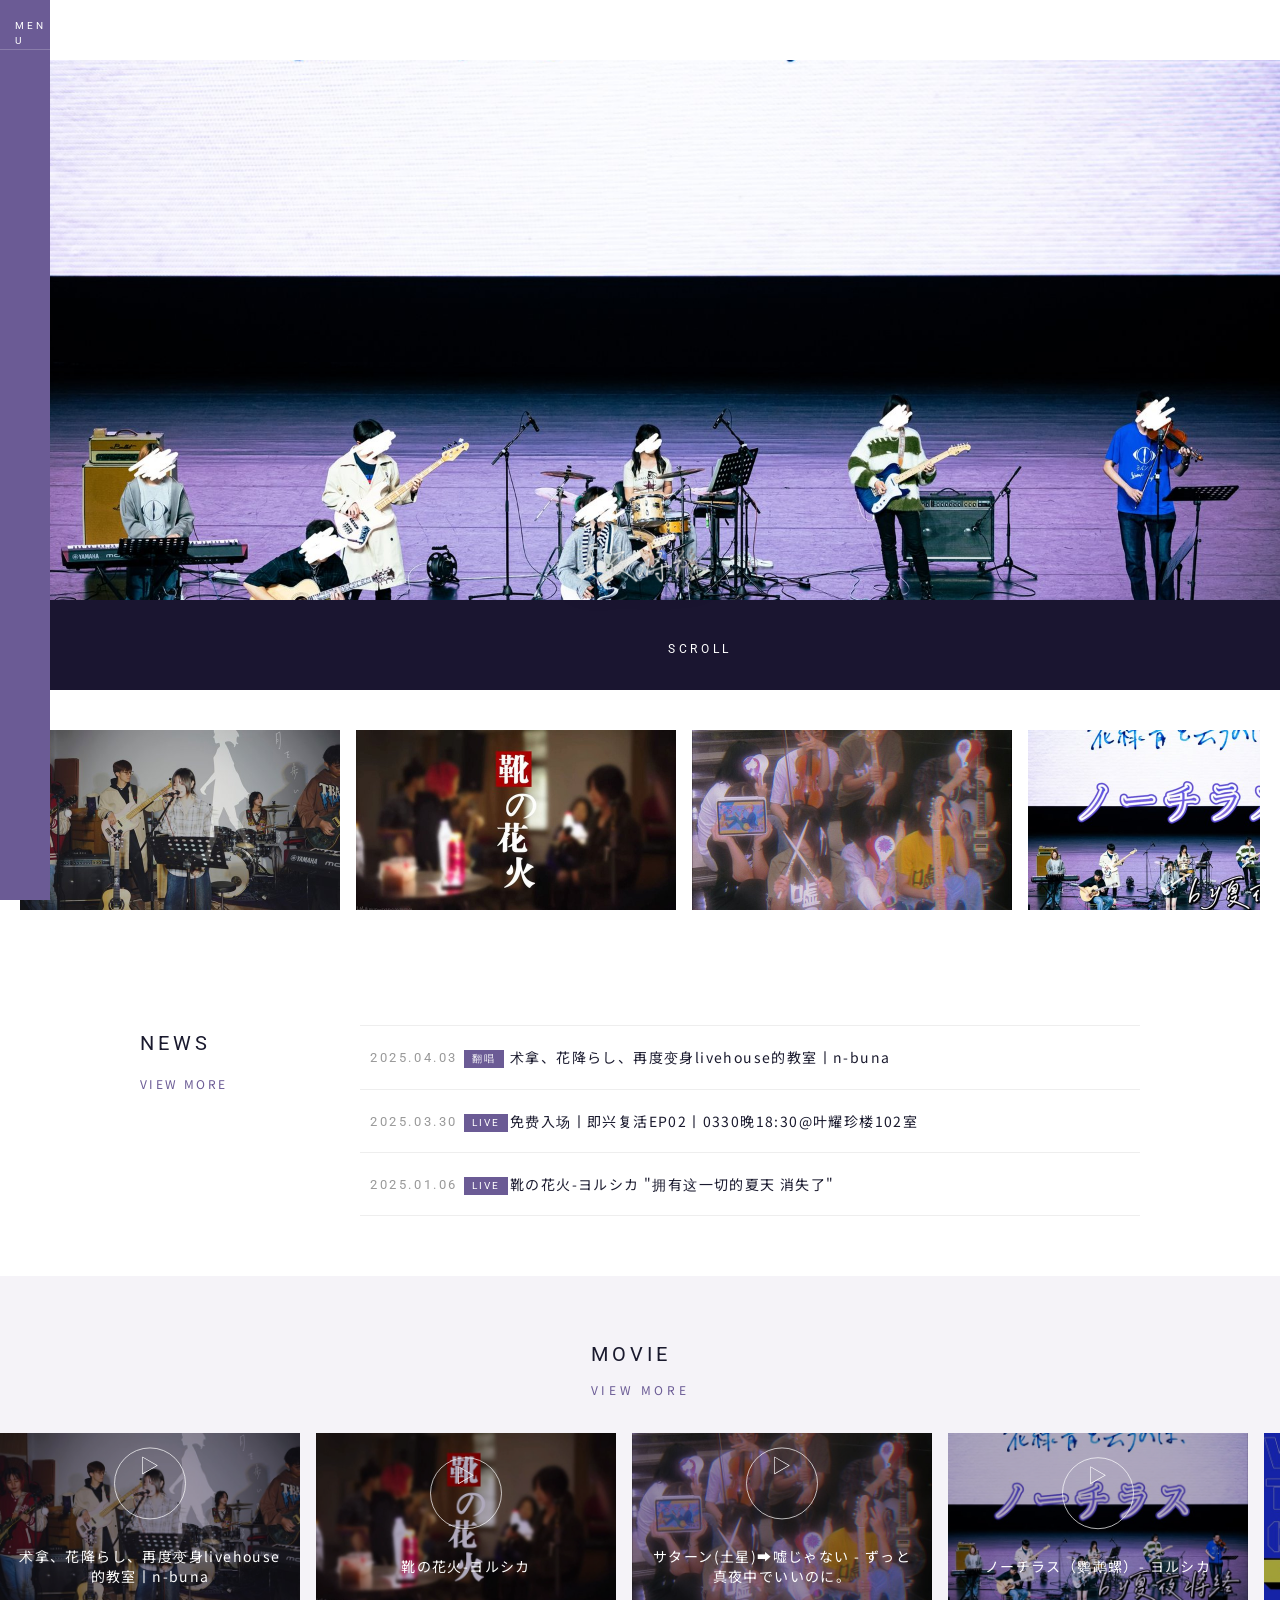
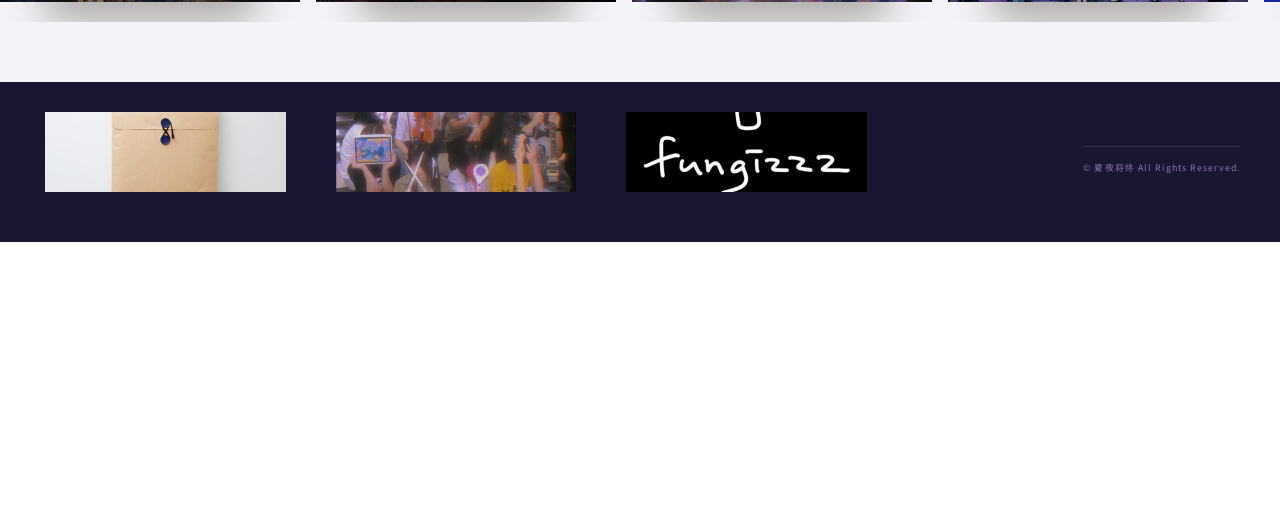
==== commit 84978c58: "fix: 排版修正 - 去除悬浮重叠、统一图片尺寸、Logo透明化、站名修正 - 所有视频封面裁剪为640x360统一尺寸 - 页脚图片裁剪为400x133统一尺寸 - 头像裁剪为128x128方形 " ====
--- a/index.html
+++ b/index.html
@@ -12,7 +12,7 @@
 <link rel="stylesheet" href="/assets/css/resize.css" media="(max-width:960px)">
 <link rel="stylesheet" href="/assets/css/custom.css">
 <link rel="stylesheet" href="/assets/css/theme.css">
-<title>夏夜将終へ OFFICIAL SITE</title>
+<title>夏夜将终 OFFICIAL SITE</title>
 </head>
 <body class="page--home" oncontextmenu="return true">
 
--- a/assets/css/theme.css
+++ b/assets/css/theme.css
@@ -23,7 +23,6 @@
 header .logo a img {
   height: 32px;
   width: auto;
-  filter: brightness(0);
   transition: opacity 0.3s ease;
 }
 .page--home header .logo a img {
@@ -133,7 +132,7 @@
   height: auto !important;
   opacity: 1 !important;
   transform: none !important;
-  filter: brightness(0) invert(1) drop-shadow(0 4px 12px rgba(0,0,0,0.5));
+  filter: invert(1) drop-shadow(0 4px 12px rgba(0,0,0,0.5));
   display: inline-block;
 }
 .page--home .container .section--keyvisual .scroll {
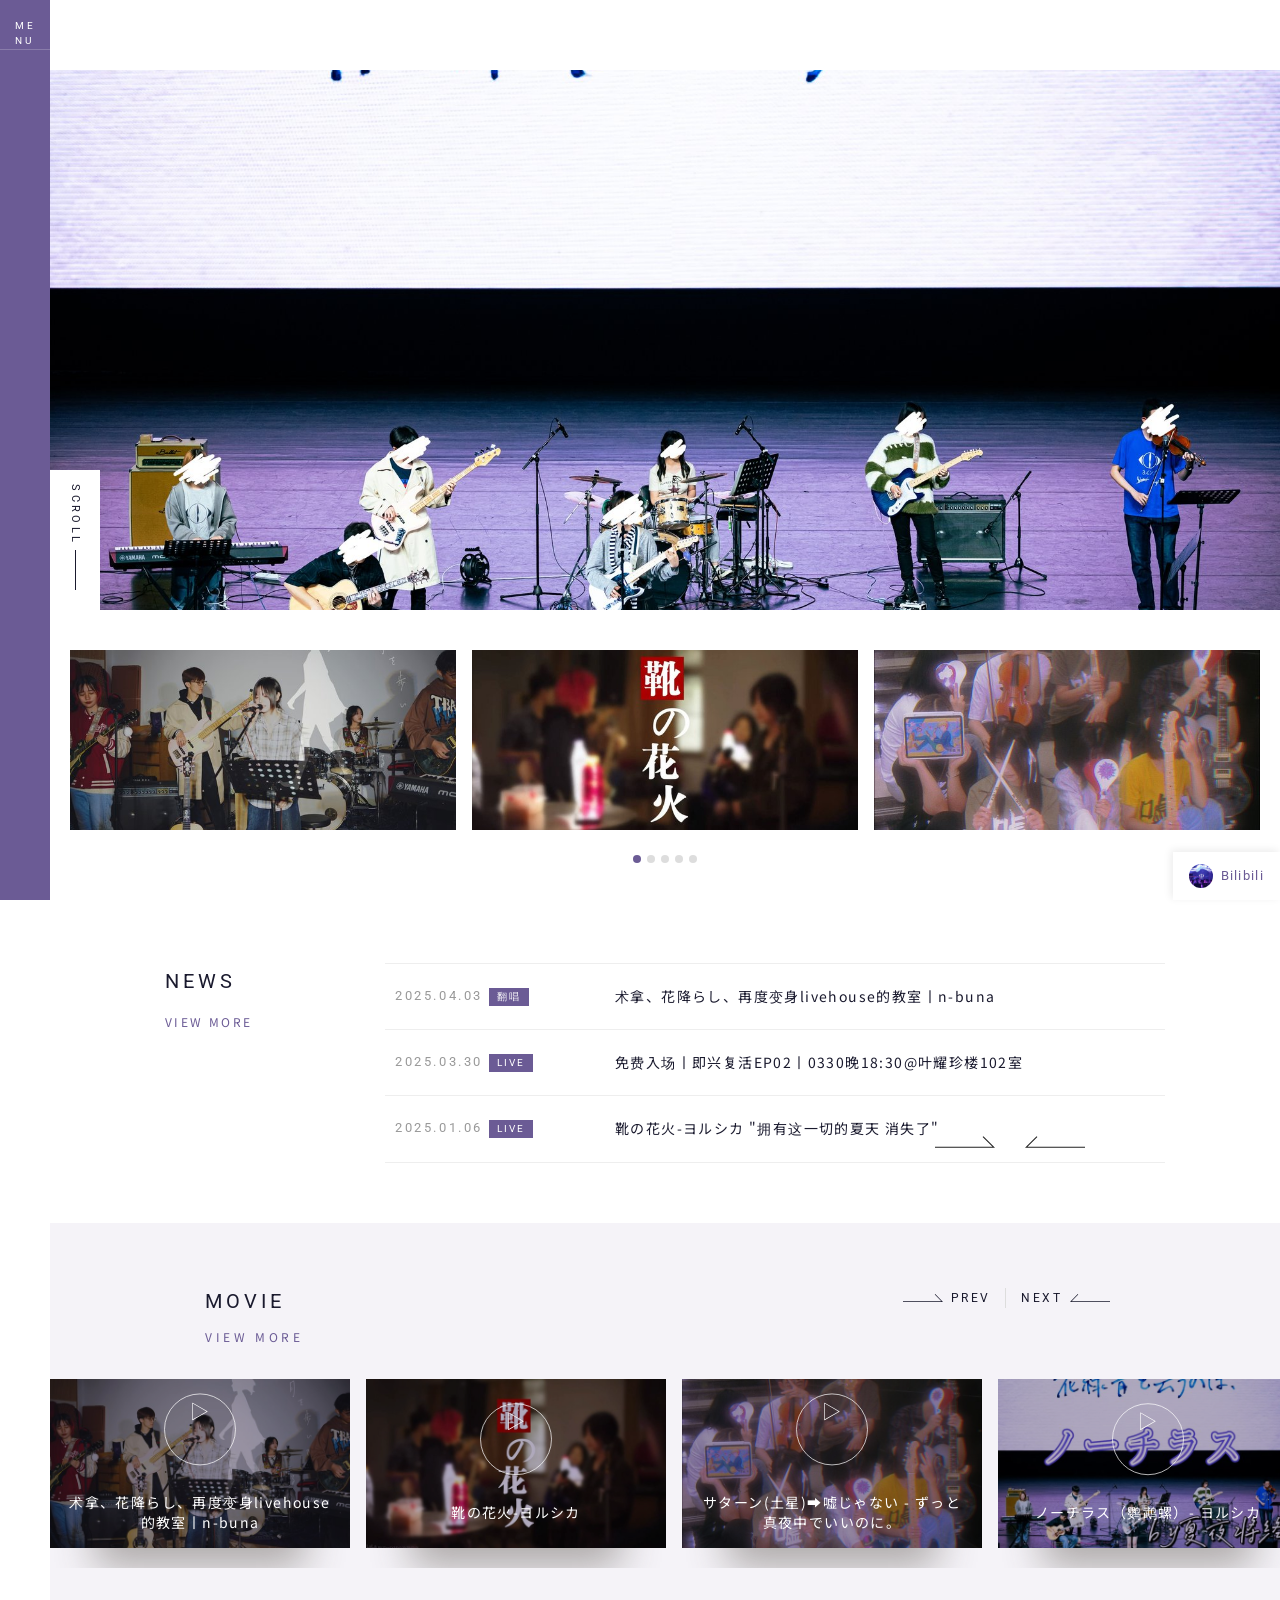
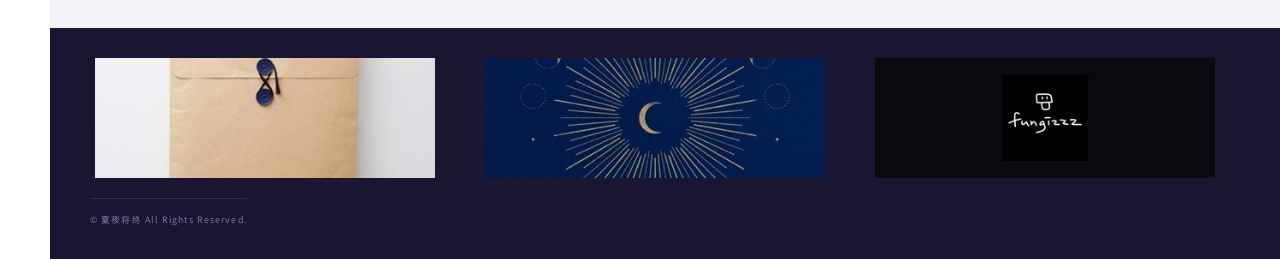
==== commit 18f610b1: "fix: 内容区margin-left 50px让出MENU栏空间+Logo简化定位+隐藏滚动条+Banner轮播重写为7张5位置" ====
--- a/index.html
+++ b/index.html
@@ -22,7 +22,7 @@
 <div class="drawer__btn sp"><span></span></div>
 </header>
 
-<div class="drawer" style="overflow-x: scroll;">
+<div class="drawer" style="overflow: hidden;">
 <ul class="g-nav"></ul>
 </div>
 <div class="overlay"></div>
--- a/assets/css/theme.css
+++ b/assets/css/theme.css
@@ -1,34 +1,41 @@
 ﻿/* 夏夜将终 - Theme overrides (deep blue-purple, no overlaps) */
 
 body { color: #1a1a2e; background: #fff; }
+.wrap { margin-left: 50px !important; }
+header { margin-left: 50px !important; }
 
 /* === HEADER === */
 header {
   position: relative !important;
-  padding: 30px 40px !important;
-  display: flex;
-  align-items: center;
-  justify-content: space-between;
+  padding: 25px 40px 25px 70px !important;
   z-index: 20;
   background: transparent;
+  height: 70px;
+  box-sizing: border-box;
 }
 header .logo {
   width: auto !important;
   margin: 0 !important;
+  position: absolute;
+  top: 50%;
+  left: 20px;
+  transform: translateY(-50%);
 }
 header .logo a {
-  display: flex;
-  align-items: center;
+  display: block;
+  line-height: 0;
 }
 header .logo a img {
-  height: 32px;
-  width: auto;
+  height: 48px;
+  width: 48px;
+  border-radius: 50%;
+  object-fit: cover;
+  display: block;
   transition: opacity 0.3s ease;
-}
-.page--home header .logo a img {
-  filter: brightness(0) invert(1) drop-shadow(0 1px 4px rgba(0,0,0,0.4));
-}
-header .logo a:hover img { opacity: 0.6; }
+  box-shadow: 0 2px 8px rgba(0,0,0,0.25);
+  border: 2px solid rgba(107,91,149,0.3);
+}
+header .logo a:hover img { opacity: 0.7; }
 header .fc-logo { display: none !important; }
 
 /* Drawer button - positioned fixed on left, does not overlap content */
@@ -56,6 +63,7 @@
   display: block;
   width: 100%;
   height: 50px;
+  white-space: nowrap;
   background: #6B5B95 !important;
   padding: 18px 0 0 15px;
   color: #fff;
@@ -66,7 +74,7 @@
   transition: background 0.3s;
   box-sizing: border-box;
 }
-header .drawer__btn span::before { content: "MENU"; }
+header .drawer__btn span::before { content: "ME\ANU"; white-space: pre; line-height: 1.3; }
 header .drawer__btn:hover span { background: #4A3D75 !important; }
 .menu-open .drawer__btn span::before { content: "CLOSE"; }
 
@@ -116,43 +124,66 @@
   background-position: center !important;
 }
 .page--home .container .section--keyvisual .logo-main {
-  position: relative !important;
-  top: auto !important;
-  left: auto !important;
-  padding: 0 !important;
-  background: transparent !important;
-  transform: none !important;
-  text-align: center;
-  margin-top: -80px;
-  position: relative;
-  z-index: 5;
+  display: none !important;
 }
 .page--home .container .section--keyvisual .logo-main img {
-  width: 140px !important;
-  height: auto !important;
   opacity: 1 !important;
   transform: none !important;
-  filter: invert(1) drop-shadow(0 4px 12px rgba(0,0,0,0.5));
   display: inline-block;
 }
 .page--home .container .section--keyvisual .scroll {
-  position: relative !important;
-  width: 100% !important;
-  background: transparent !important;
-  padding: 20px 0 30px !important;
+  position: absolute !important;
+  bottom: 0 !important;
+  left: 0 !important;
+  width: 50px !important;
+  background: #ffffff !important;
+  padding: 80px 0 0 !important;
   text-align: center;
+  z-index: 10;
 }
 .page--home .container .section--keyvisual .scroll p {
-  position: relative !important;
-  top: auto !important;
-  right: auto !important;
-  transform: none !important;
+  transform: rotate(90deg);
+  -webkit-transform: rotate(90deg);
   display: inline-block;
-  width: auto !important;
-  color: #fff !important;
+  position: absolute;
+  top: 35px;
+  right: -25px;
+  width: 100px;
+  font-family: 'Roboto', sans-serif;
+  font-size: 11px;
+  letter-spacing: 0.3em;
+  color: #1a1a2e !important;
+  white-space: nowrap;
 }
 .page--home .container .section--keyvisual .scroll .icon {
-  display: none !important;
+  position: relative;
+  width: 24px;
+  padding: 60px 0 0;
+  margin: 0 auto;
+  display: block !important;
+}
+.page--home .container .section--keyvisual .scroll .line {
+  position: absolute;
+  top: 0;
+  left: 0;
+  right: 0;
+  margin: auto;
+  width: 1px;
+  height: 100%;
+  overflow: hidden;
+}
+.page--home .container .section--keyvisual .scroll .line > span {
+  display: block;
+  width: 2px;
+  margin: auto;
+  height: 40px;
+  background: #1a1a2e;
+  animation: SCROLL_ANIM 1.5s cubic-bezier(0.22, 0.61, 0.36, 1) infinite;
+}
+@keyframes SCROLL_ANIM {
+  0% { opacity: 0.4; transform: translateY(-50px); }
+  50% { opacity: 1; }
+  100% { opacity: 0; transform: translateY(50px); }
 }
 
 /* === SNS (home) - put in footer, not fixed === */
@@ -176,15 +207,18 @@
 .page--home .container .section--bnr .inner .block--bnr .list--bnr {
   display: flex !important;
   flex-wrap: nowrap !important;
-  overflow-x: auto;
+  overflow: hidden;
   gap: 16px;
   padding-bottom: 15px;
-  scroll-snap-type: x mandatory;
-}
+  position: relative;
+  scrollbar-width: none;
+  -ms-overflow-style: none;
+}
+.page--home .container .section--bnr .inner .block--bnr .list--bnr::-webkit-scrollbar { display: none; }
 .page--home .container .section--bnr .inner .block--bnr .list--bnr li {
-  flex: 0 0 320px;
-  scroll-snap-align: start;
+  flex: 0 0 calc((100% - 32px) / 3);
   margin: 0 !important;
+  transition: transform 0.6s ease;
 }
 .page--home .container .section--bnr .inner .block--bnr .list--bnr li a {
   display: block;
@@ -243,7 +277,8 @@
   font-family: 'Roboto', sans-serif;
   font-size: 13px;
   color: #999;
-  width: 140px;
+  width: auto;
+  line-height: 1.8;
 }
 .page--home .container .section--news .inner .list--news > li a .category {
   font-family: 'Roboto', sans-serif;
@@ -257,8 +292,8 @@
   display: inline-block;
 }
 .page--home .container .section--news .inner .list--news > li a .tit {
-  padding-left: 140px;
-  line-height: 1.6;
+  padding-left: 220px;
+  line-height: 1.8;
   font-size: 14px;
 }
 .page--home .container .section--news .inner .list--news li a:hover { opacity: 0.6; }
@@ -307,7 +342,10 @@
   gap: 16px;
   padding: 0 40px 20px;
   scroll-snap-type: x mandatory;
-}
+  scrollbar-width: none;
+  -ms-overflow-style: none;
+}
+.page--home .container .section--movie .inner .list--movie::-webkit-scrollbar { display: none; }
 .page--home .container .section--movie .inner .list--movie li {
   flex: 0 0 300px;
   margin: 0 !important;
@@ -373,6 +411,10 @@
   background: #1a1530;
   padding: 30px 40px !important;
 }
+.wrap {
+  padding: 0 !important;
+  min-height: auto !important;
+}
 footer .inner {
   padding: 0 !important;
   max-width: 1200px;
@@ -398,7 +440,7 @@
 }
 footer .block--footer-bnr .list--bnr li img {
   width: 100%;
-  height: 80px;
+  height: 120px;
   object-fit: cover;
   display: block;
 }
@@ -454,7 +496,8 @@
   font-family: 'Roboto', sans-serif;
   font-size: 13px;
   color: #999;
-  width: 140px;
+  width: auto;
+  line-height: 1.8;
 }
 .page--list .section--list .list--news > li a .category {
   font-family: 'Roboto', sans-serif;
@@ -467,8 +510,8 @@
   line-height: 1.4;
 }
 .page--list .section--list .list--news > li a .tit {
-  padding-left: 140px;
-  line-height: 1.6;
+  padding-left: 220px;
+  line-height: 1.8;
   font-size: 14px;
 }
 .page--list .section--list .list--news li a:hover { opacity: 0.6; }
@@ -857,7 +900,7 @@
   .page--discography .section--list .inner .list--discography,
   .page--list .section--list .inner .list--discography,
   .page--lyrics .section--list .inner .list--discography { width: 100% !important; }
-  .page--home .container .section--news .inner .list--news > li a .date { float: none; width: auto; margin-bottom: 4px; }
+  .page--home .container .section--news .inner .list--news > li a .date { float: none; width: auto; margin-bottom: 4px; display: inline-block; }
   .page--home .container .section--news .inner .list--news > li a .tit { padding-left: 0; }
   .page--list .section--list .list--news > li a .date { float: none; width: auto; margin-bottom: 4px; }
   .page--list .section--list .list--news > li a .tit { padding-left: 0; }
@@ -872,4 +915,79 @@
   footer .block--footer-bnr .list--bnr li { width: 100%; }
   footer .block--footer-bnr .list--bnr li img { height: 60px; }
   .drawer { left: 50px; padding: 8vh 30px; }
-}+}
+/* === SNS floating button (bottom-right, auto-expand) === */
+.sns-float {
+  position: fixed;
+  bottom: 0;
+  right: 0;
+  z-index: 25;
+  background: #fff;
+  padding: 12px 16px;
+  transform: scaleX(0);
+  transform-origin: right center;
+  transition: transform 0.5s ease 0.5s;
+  box-shadow: -2px -2px 8px rgba(0,0,0,0.08);
+}
+body.loaded .sns-float {
+  transform: scaleX(1);
+}
+.sns-float a {
+  display: flex;
+  align-items: center;
+  gap: 8px;
+  text-decoration: none;
+  color: #6B5B95;
+  font-size: 13px;
+  letter-spacing: 0.1em;
+  font-family: 'Roboto', sans-serif;
+}
+.sns-float a img {
+  width: 24px;
+  height: 24px;
+  border-radius: 50%;
+}
+.sns-float a:hover { opacity: 0.6; }
+@media screen and (max-width: 768px) {
+  .sns-float { padding: 8px 12px; }
+  .sns-float a span { display: none; }
+}
+
+/* MOVIE section arrows */
+.page--home .container .section--movie .inner .tit-area {
+  position: relative;
+  display: flex;
+  justify-content: space-between;
+  align-items: flex-start;
+  padding: 0 40px !important;
+  max-width: 1000px;
+  margin: 0 auto 30px;
+}
+.movie-arrows {
+  display: flex;
+  align-items: center;
+  gap: 0;
+}
+.movie-arrows .arrow-btn {
+  font-family: 'Roboto', sans-serif;
+  font-size: 12px;
+  letter-spacing: 0.2em;
+  color: #1a1a2e;
+  cursor: pointer;
+  padding: 5px 15px;
+  display: flex;
+  align-items: center;
+  gap: 8px;
+  transition: color 0.3s;
+}
+.movie-arrows .arrow-btn:hover { color: #6B5B95; }
+.movie-arrows .arrow-btn svg {
+  width: 40px;
+  height: 8px;
+  fill: currentColor;
+}
+.movie-arrows .arrow-divider {
+  width: 1px;
+  height: 20px;
+  background: #ddd;
+}
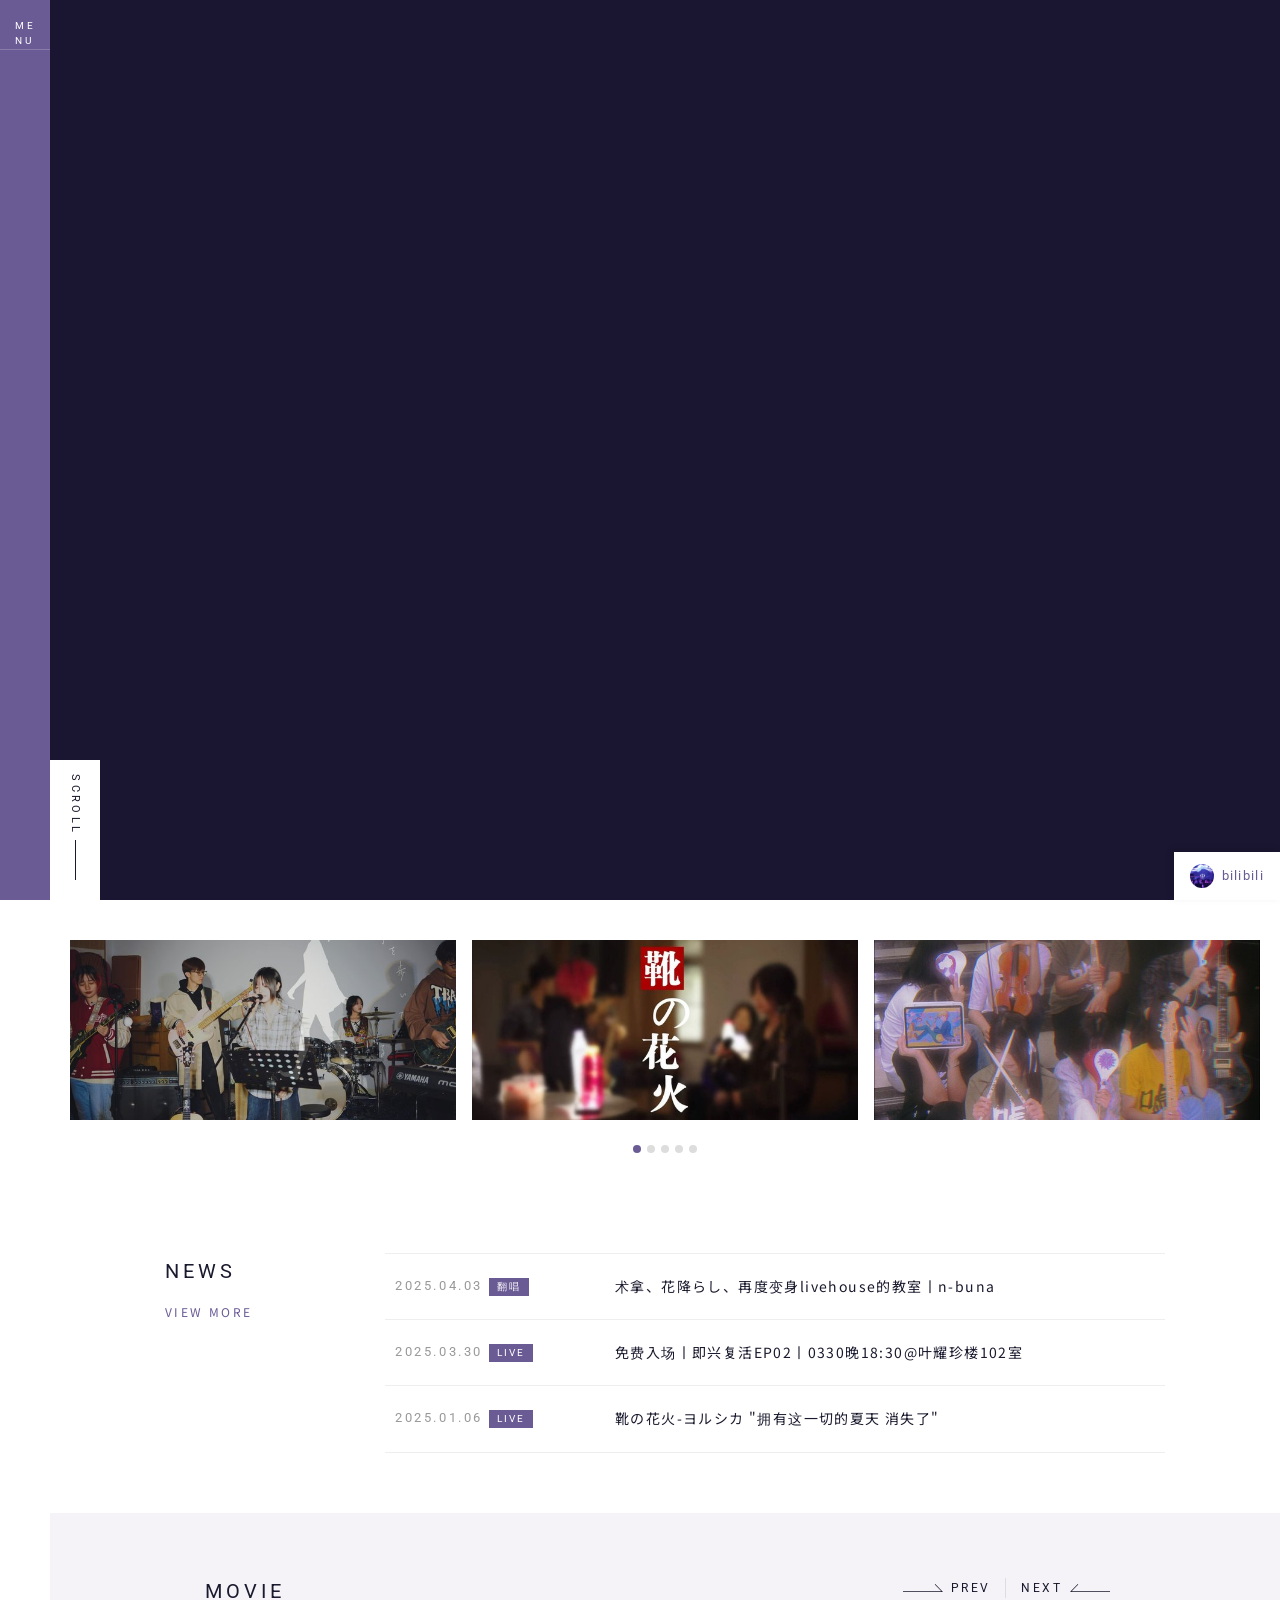
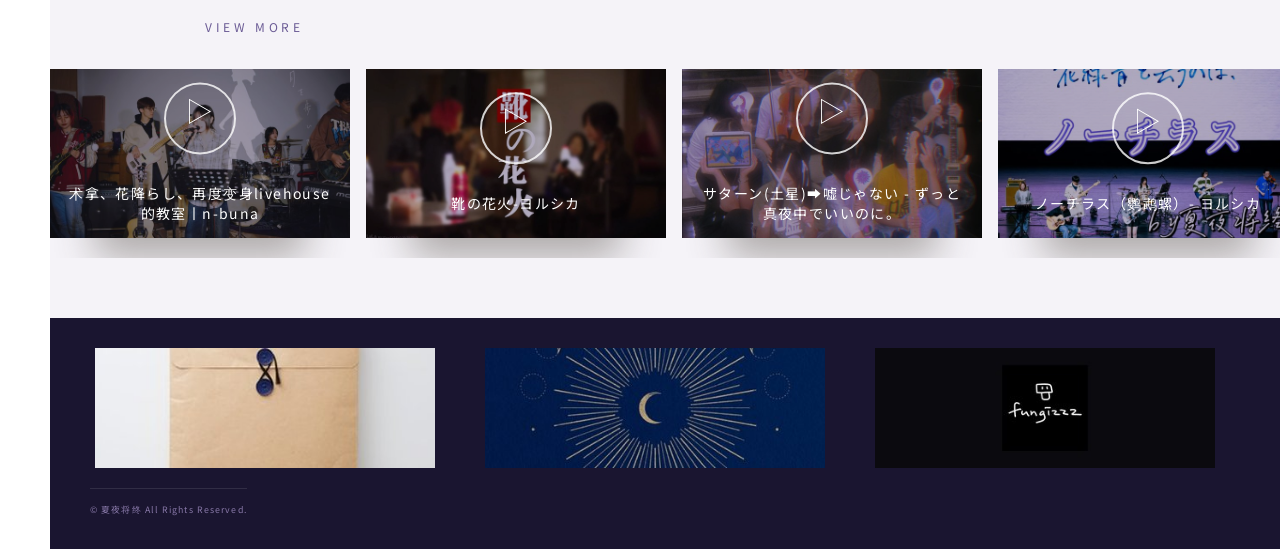
==== commit e7cf457f: "fix: 所有路径改为相对路径，适配GitHub Pages项目页面 /xyjz/ - HTML文件: /assets/ -> assets/, /xxx.html -> xxx.html - fea" ====
--- a/index.html
+++ b/index.html
@@ -5,19 +5,19 @@
 <meta name="viewport" content="width=device-width, initial-scale=1.0, minimum-scale=1.0, maximum-scale=1.0, shrink-to-fit=no">
 <meta name="description" content="在2023夏日将终的某夜因为夜鹿走到一起的乐队。">
 <meta name="theme-color" content="#3D2B5F">
-<link rel="icon" type="image/x-icon" href="/assets/img/avatar.jpg">
-<link rel="stylesheet" href="/assets/css/slick.css">
-<link rel="stylesheet" href="/assets/css/slick-theme.css">
-<link rel="stylesheet" href="/assets/css/official-service.css">
-<link rel="stylesheet" href="/assets/css/resize.css" media="(max-width:960px)">
-<link rel="stylesheet" href="/assets/css/custom.css">
-<link rel="stylesheet" href="/assets/css/theme.css">
+<link rel="icon" type="image/x-icon" href="assets/img/avatar.jpg">
+<link rel="stylesheet" href="assets/css/slick.css">
+<link rel="stylesheet" href="assets/css/slick-theme.css">
+<link rel="stylesheet" href="assets/css/official-service.css">
+<link rel="stylesheet" href="assets/css/resize.css" media="(max-width:960px)">
+<link rel="stylesheet" href="assets/css/custom.css">
+<link rel="stylesheet" href="assets/css/theme.css">
 <title>夏夜将终 OFFICIAL SITE</title>
 </head>
 <body class="page--home" oncontextmenu="return true">
 
 <header>
-<h1 class="logo"><a href="/"></a></h1>
+<h1 class="logo"><a href="index.html"></a></h1>
 <div class="drawer__btn pc"><div class="inner"><span></span></div></div>
 <div class="drawer__btn sp"><span></span></div>
 </header>
@@ -56,7 +56,7 @@
 <div class="inner">
 <div class="block--tit">
 <p class="section-tit inview">NEWS</p>
-<p class="more inview"><a href="/news.html">VIEW MORE</a></p>
+<p class="more inview"><a href="news.html">VIEW MORE</a></p>
 </div>
 <ul class="list--news"></ul>
 </div>
@@ -68,7 +68,7 @@
 <div class="flex-wrap">
 <div class="block--tit">
 <p class="section-tit inview">MOVIE</p>
-<p class="more inview"><a href="/movie.html">VIEW MORE</a></p>
+<p class="more inview"><a href="movie.html">VIEW MORE</a></p>
 </div>
 <div class="blank"></div>
 </div>
@@ -93,8 +93,8 @@
 </footer>
 
 </div>
-<script src="/assets/js/svg-loader.js"></script>
-<script src="/assets/js/render.js"></script>
-<script src="/assets/js/main.js"></script>
+<script src="assets/js/svg-loader.js"></script>
+<script src="assets/js/render.js"></script>
+<script src="assets/js/main.js"></script>
 </body>
 </html>
--- a/assets/css/custom.css
+++ b/assets/css/custom.css
@@ -7,24 +7,24 @@
 
 /* Fix background image paths to use local assets */
 .bg span {
-  background-image: url('/assets/img/top/bg.jpg') !important;
+  background-image: url('assets/img/top/bg.jpg') !important;
 }
 
 .page--home .container .section--keyvisual .keyvisual {
-  background-image: url('/assets/img/top/kv.jpg') !important;
+  background-image: url('assets/img/top/kv.jpg') !important;
 }
 
 /* Fix dummy.png path */
 img[src="/static/yorushika/official/common/dummy.png"] {
-  src: url('/assets/img/common/dummy.png');
+  src: url('assets/img/common/dummy.png');
 }
 
 /* FC logo paths */
 header .fc-logo a img[src="/static/yorushika/official/common/ico_fc_w.svg"] {
-  content: url('/assets/img/common/ico_fc_w.svg');
+  content: url('assets/img/common/ico_fc_w.svg');
 }
 header .fc-logo a img[src="/static/yorushika/official/common/ico_fc.svg"] {
-  content: url('/assets/img/common/ico_fc_w.svg');
+  content: url('assets/img/common/ico_fc_w.svg');
 }
 
 /* Loading screen fix - skip the loading animation for simpler reproduction */
--- a/assets/css/theme.css
+++ b/assets/css/theme.css
@@ -6,9 +6,12 @@
 
 /* === HEADER === */
 header {
-  position: relative !important;
-  padding: 25px 40px 25px 70px !important;
-  z-index: 20;
+  position: absolute !important;
+  top: 0;
+  left: 50px;
+  right: 0;
+  padding: 25px 40px !important;
+  z-index: 90;
   background: transparent;
   height: 70px;
   box-sizing: border-box;
@@ -18,22 +21,23 @@
   margin: 0 !important;
   position: absolute;
   top: 50%;
-  left: 20px;
+  left: 10px;
   transform: translateY(-50%);
+  z-index: 100 !important;
 }
 header .logo a {
   display: block;
   line-height: 0;
 }
 header .logo a img {
-  height: 48px;
-  width: 48px;
+  height: 52px !important;
+  width: 52px !important;
   border-radius: 50%;
   object-fit: cover;
-  display: block;
+  display: block !important;
   transition: opacity 0.3s ease;
-  box-shadow: 0 2px 8px rgba(0,0,0,0.25);
-  border: 2px solid rgba(107,91,149,0.3);
+  box-shadow: 0 2px 12px rgba(0,0,0,0.4);
+  border: 3px solid #fff;
 }
 header .logo a:hover img { opacity: 0.7; }
 header .fc-logo { display: none !important; }
@@ -109,7 +113,7 @@
 
 /* === KEYVISUAL (home) === */
 .page--home .container .section--keyvisual {
-  height: auto !important;
+  height: 100vh !important;
   position: relative !important;
   background: #1a1530 !important;
   padding: 0 !important;
@@ -117,9 +121,7 @@
 }
 .page--home .container .section--keyvisual .keyvisual {
   width: 100% !important;
-  height: 60vh !important;
-  min-height: 400px;
-  max-height: 600px;
+  height: 100vh !important;
   background-size: cover !important;
   background-position: center !important;
 }
@@ -391,15 +393,15 @@
 }
 .page--home .container .section--movie .inner .list--movie li .icon-play span {
   display: inline-block;
-  border: 1px solid rgba(255,255,255,0.7);
+  border: 2px solid rgba(255,255,255,0.8);
   border-radius: 50%;
-  padding: 8px 12px;
-  margin-bottom: 8px;
+  padding: 14px 18px;
+  margin-bottom: 10px;
 }
 .page--home .container .section--movie .inner .list--movie li .icon-play svg {
   fill: #fff;
-  width: 16px;
-  height: 18px;
+  width: 22px;
+  height: 26px;
 }
 .page--home .container .section--movie .inner .list--movie li .sp { display: none !important; }
 .page--home .container .section--movie .inner .list--movie .block--movie { display: none !important; }
@@ -845,15 +847,15 @@
 }
 .page--movie .section--list .inner .list--movie li .icon-play span {
   display: inline-block;
-  border: 1px solid rgba(255,255,255,0.7);
+  border: 2px solid rgba(255,255,255,0.8);
   border-radius: 50%;
-  padding: 8px 12px;
-  margin-bottom: 6px;
+  padding: 14px 18px;
+  margin-bottom: 8px;
 }
 .page--movie .section--list .inner .list--movie li .icon-play svg {
   fill: #fff;
-  width: 16px;
-  height: 18px;
+  width: 22px;
+  height: 26px;
 }
 .page--movie .section--list .inner .list--movie li .sp { display: none !important; }
 .page--movie .section--list .inner .list--movie .block--movie { display: none !important; }
@@ -991,3 +993,13 @@
   height: 20px;
   background: #ddd;
 }
+
+/* Non-home pages: header in normal flow with white background */
+body:not(.page--home) header {
+  position: relative !important;
+  background: #fff;
+  border-bottom: 1px solid #eee;
+}
+body:not(.page--home) header .logo a img {
+  border-color: #6B5B95;
+}
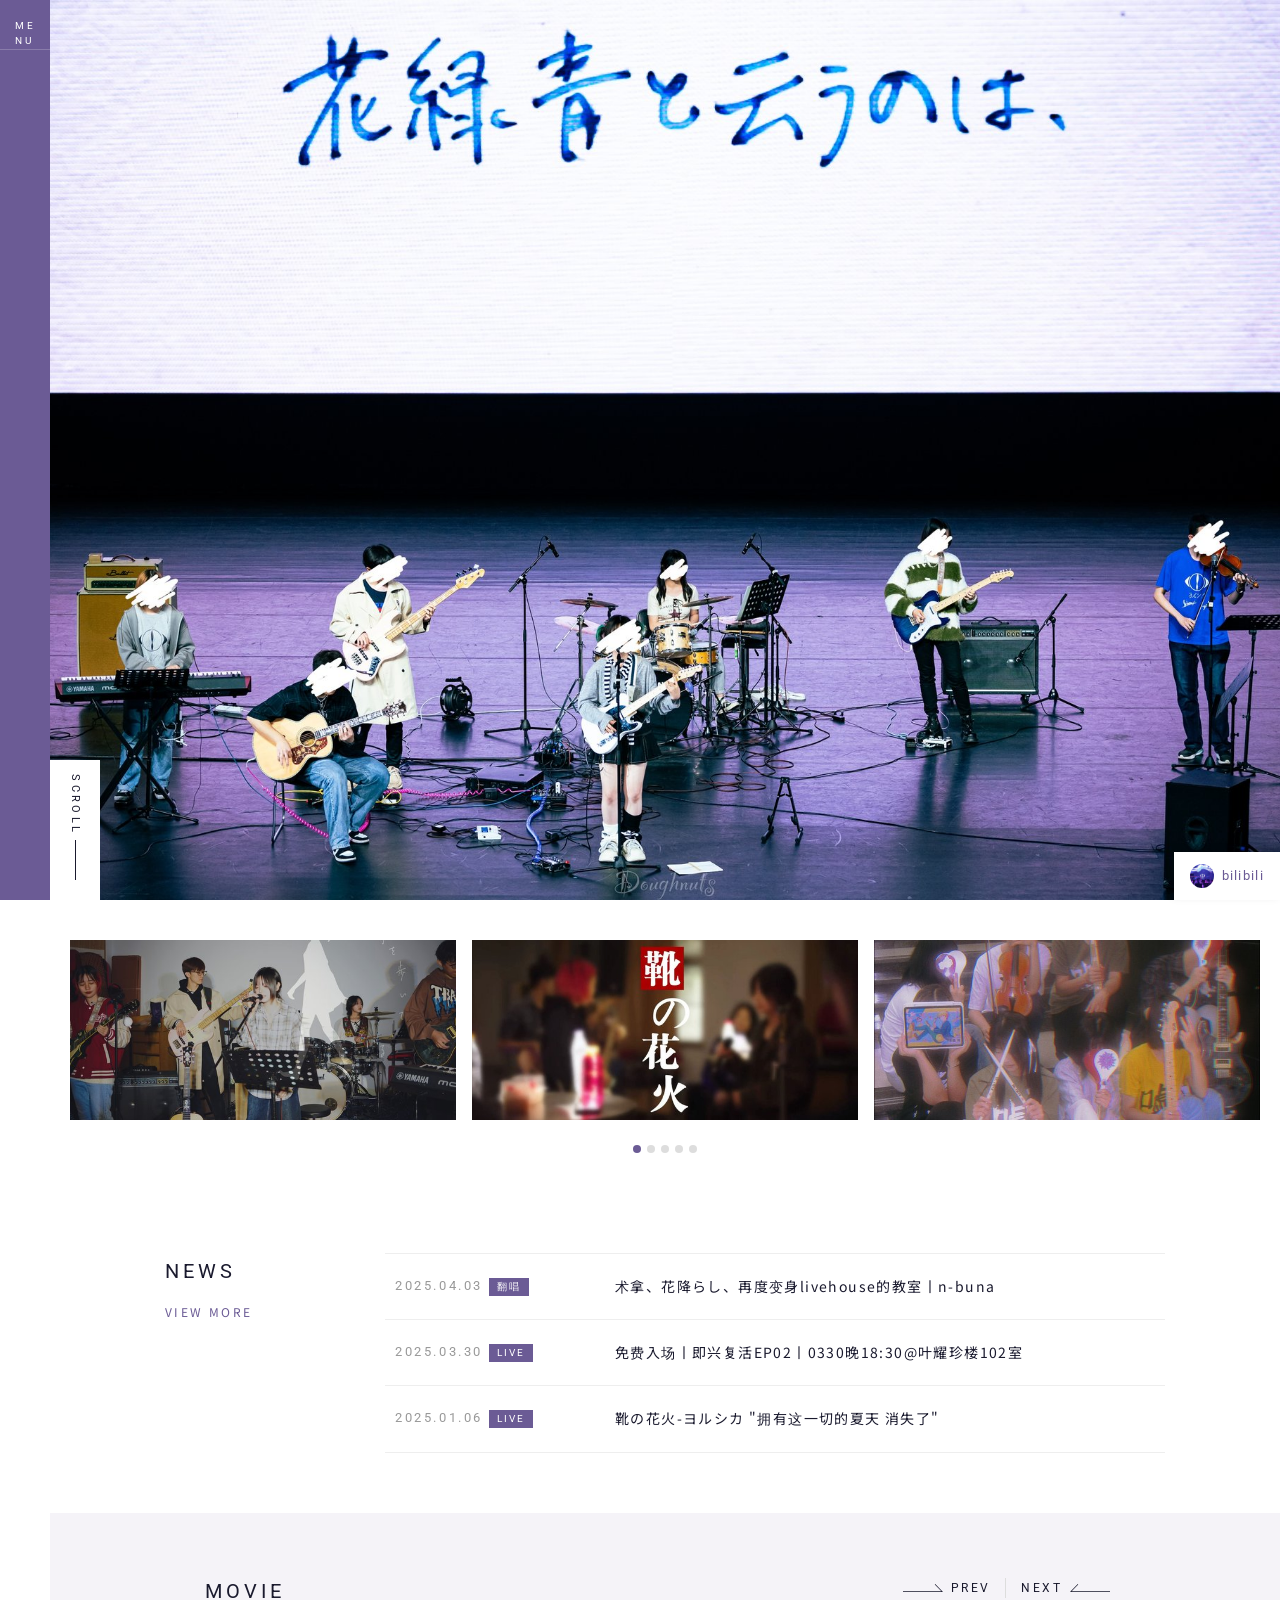
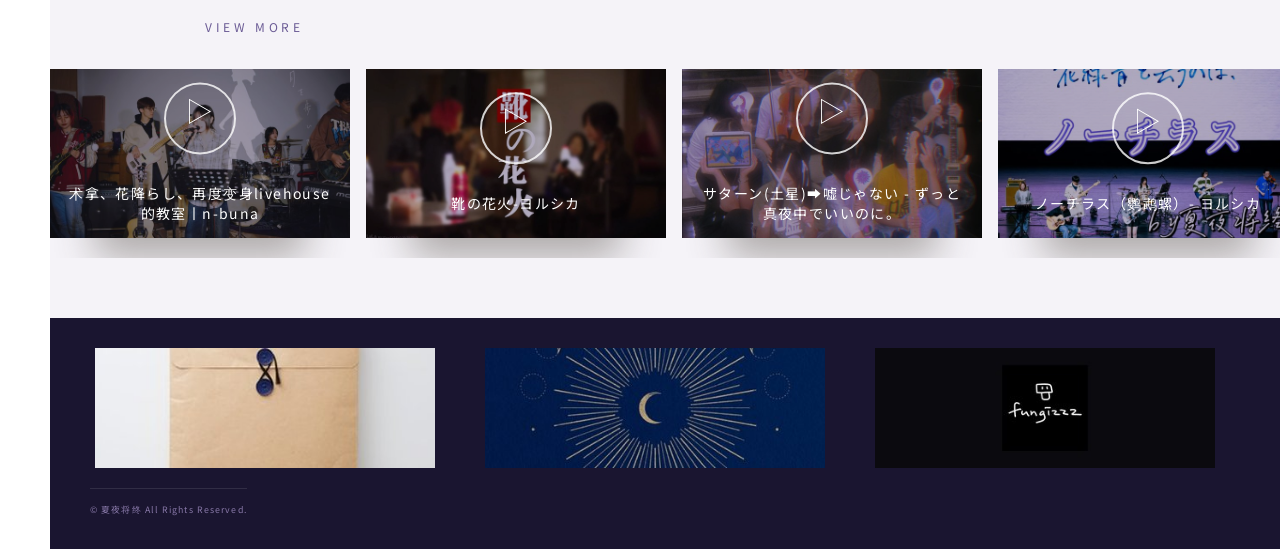
==== commit 159ac96c: "fix: 头图改用<img>标签替代CSS background-image - 用<img src='assets/img/top/kv.jpg'>替代CSS background-image - " ====
--- a/index.html
+++ b/index.html
@@ -36,7 +36,7 @@
 
 <div class="container">
 <section class="section--keyvisual">
-<div class="keyvisual"></div>
+<div class="keyvisual"><img src="assets/img/top/kv.jpg" alt="" style="width:100%;height:100%;object-fit:cover;display:block;"></div>
 <p class="logo-main pc"></p>
 <div class="scroll visible">
 <p>SCROLL</p>
--- a/assets/css/custom.css
+++ b/assets/css/custom.css
@@ -7,24 +7,24 @@
 
 /* Fix background image paths to use local assets */
 .bg span {
-  background-image: url('assets/img/top/bg.jpg') !important;
+  background-image: url('../img/top/bg.jpg') !important;
 }
 
 .page--home .container .section--keyvisual .keyvisual {
-  background-image: url('assets/img/top/kv.jpg') !important;
+  background-image: url('../img/top/kv.jpg');
 }
 
 /* Fix dummy.png path */
 img[src="/static/yorushika/official/common/dummy.png"] {
-  src: url('assets/img/common/dummy.png');
+  src: url('../img/common/dummy.png');
 }
 
 /* FC logo paths */
 header .fc-logo a img[src="/static/yorushika/official/common/ico_fc_w.svg"] {
-  content: url('assets/img/common/ico_fc_w.svg');
+  content: url('../img/common/ico_fc_w.svg');
 }
 header .fc-logo a img[src="/static/yorushika/official/common/ico_fc.svg"] {
-  content: url('assets/img/common/ico_fc_w.svg');
+  content: url('../img/common/ico_fc_w.svg');
 }
 
 /* Loading screen fix - skip the loading animation for simpler reproduction */
--- a/assets/css/theme.css
+++ b/assets/css/theme.css
@@ -1003,3 +1003,11 @@
 body:not(.page--home) header .logo a img {
   border-color: #6B5B95;
 }
+
+/* Keyvisual img approach */
+.page--home .container .section--keyvisual .keyvisual img {
+  width: 100% !important;
+  height: 100% !important;
+  object-fit: cover !important;
+  display: block !important;
+}
